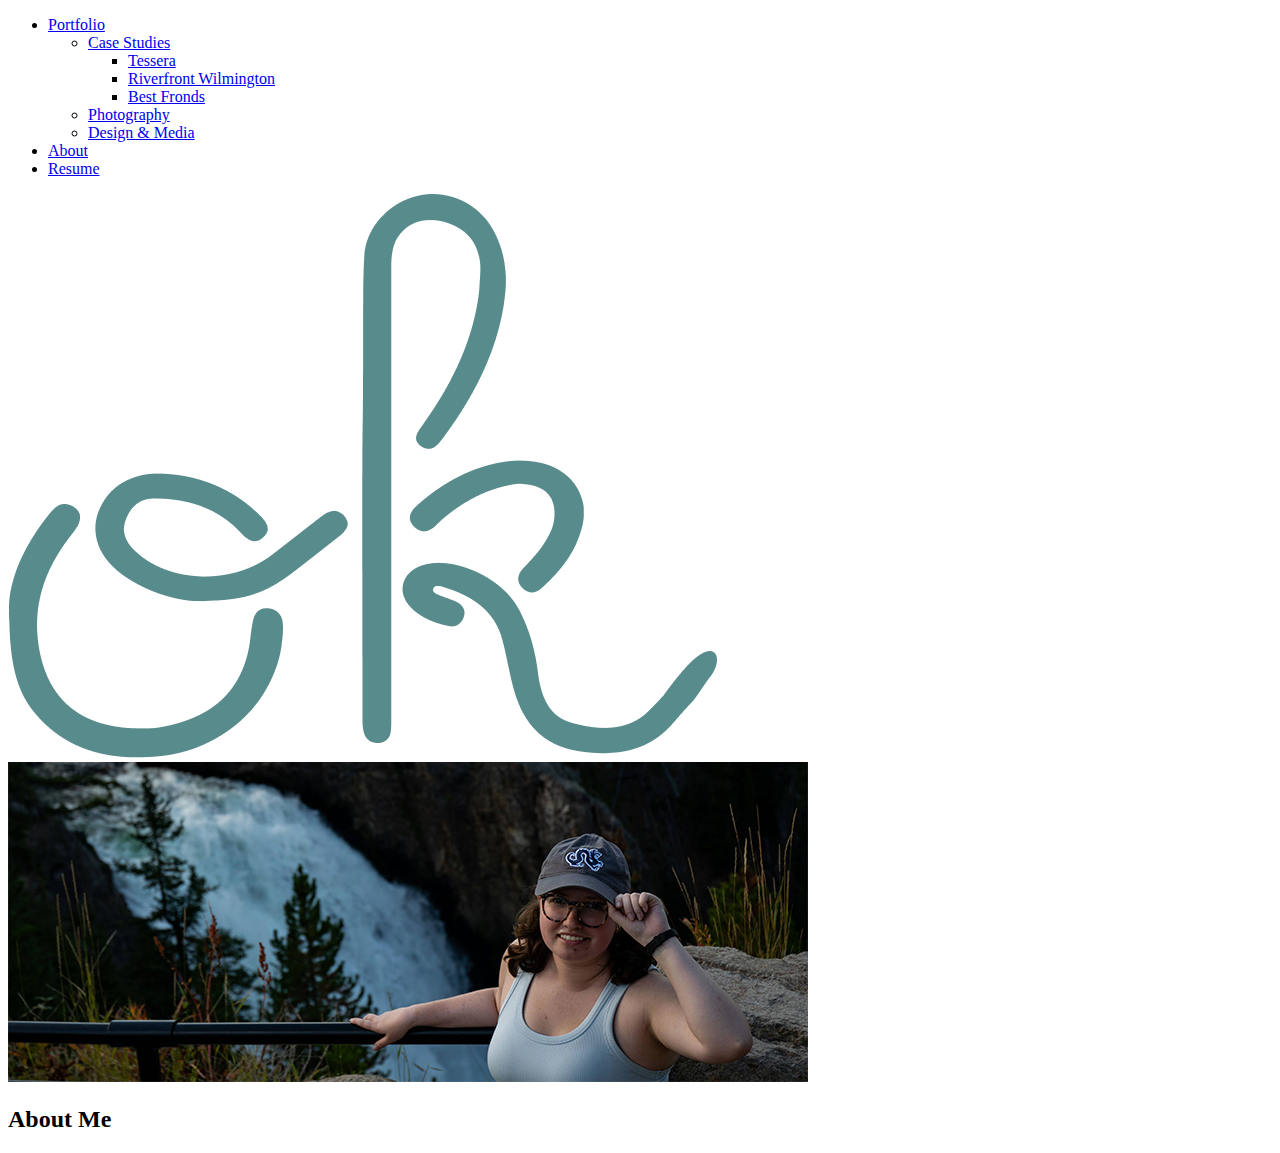
==== about.html @ 18447e3f "Image optimization and file creation" ====
<!DOCTYPE html>
<html lang="en">
<head>
    <meta charset="UTF-8">
    <meta name="viewport" content="width=device-width, initial-scale=1.0">
    <title>About Me</title>
</head>
<body>
    <header>
        <div>
            <nav>
                <ul>
                    <li><a href="index.html">Portfolio</a>
                        <ul>
                            <li><a href="case-studies.html">Case Studies</a>
                                <ul>
                                    <li><a href="tessera.html">Tessera</a></li>
                                    <li><a href="riverfront-wilmington.html">Riverfront Wilmington</a></li>
                                    <li><a href="best-fronds.html">Best Fronds</a></li>
                                </ul>
                            </li>
                            <li><a href="photography.html">Photography</a></li>
                            <li><a href="design-and-media.html">Design & Media</a></li>
                        </ul>
                    </li>
                    <li><a href="about.html">About</a></li>
                    <li><a href="resume.html">Resume</a></li>
                </ul>
            </nav>
            <img src="Images/OK-Logo.png" alt="Personal logo: letters O and K in lowercase cursive">
        </div>
        <img src="Images/About/Olivia-About-Banner-Small.jpg" alt="Olivia standing in front of a waterfall holding onto her Drexel baseball hat">
        <h2>About Me</h2>
    </header>

    <main>

    </main>

</body>
</html>
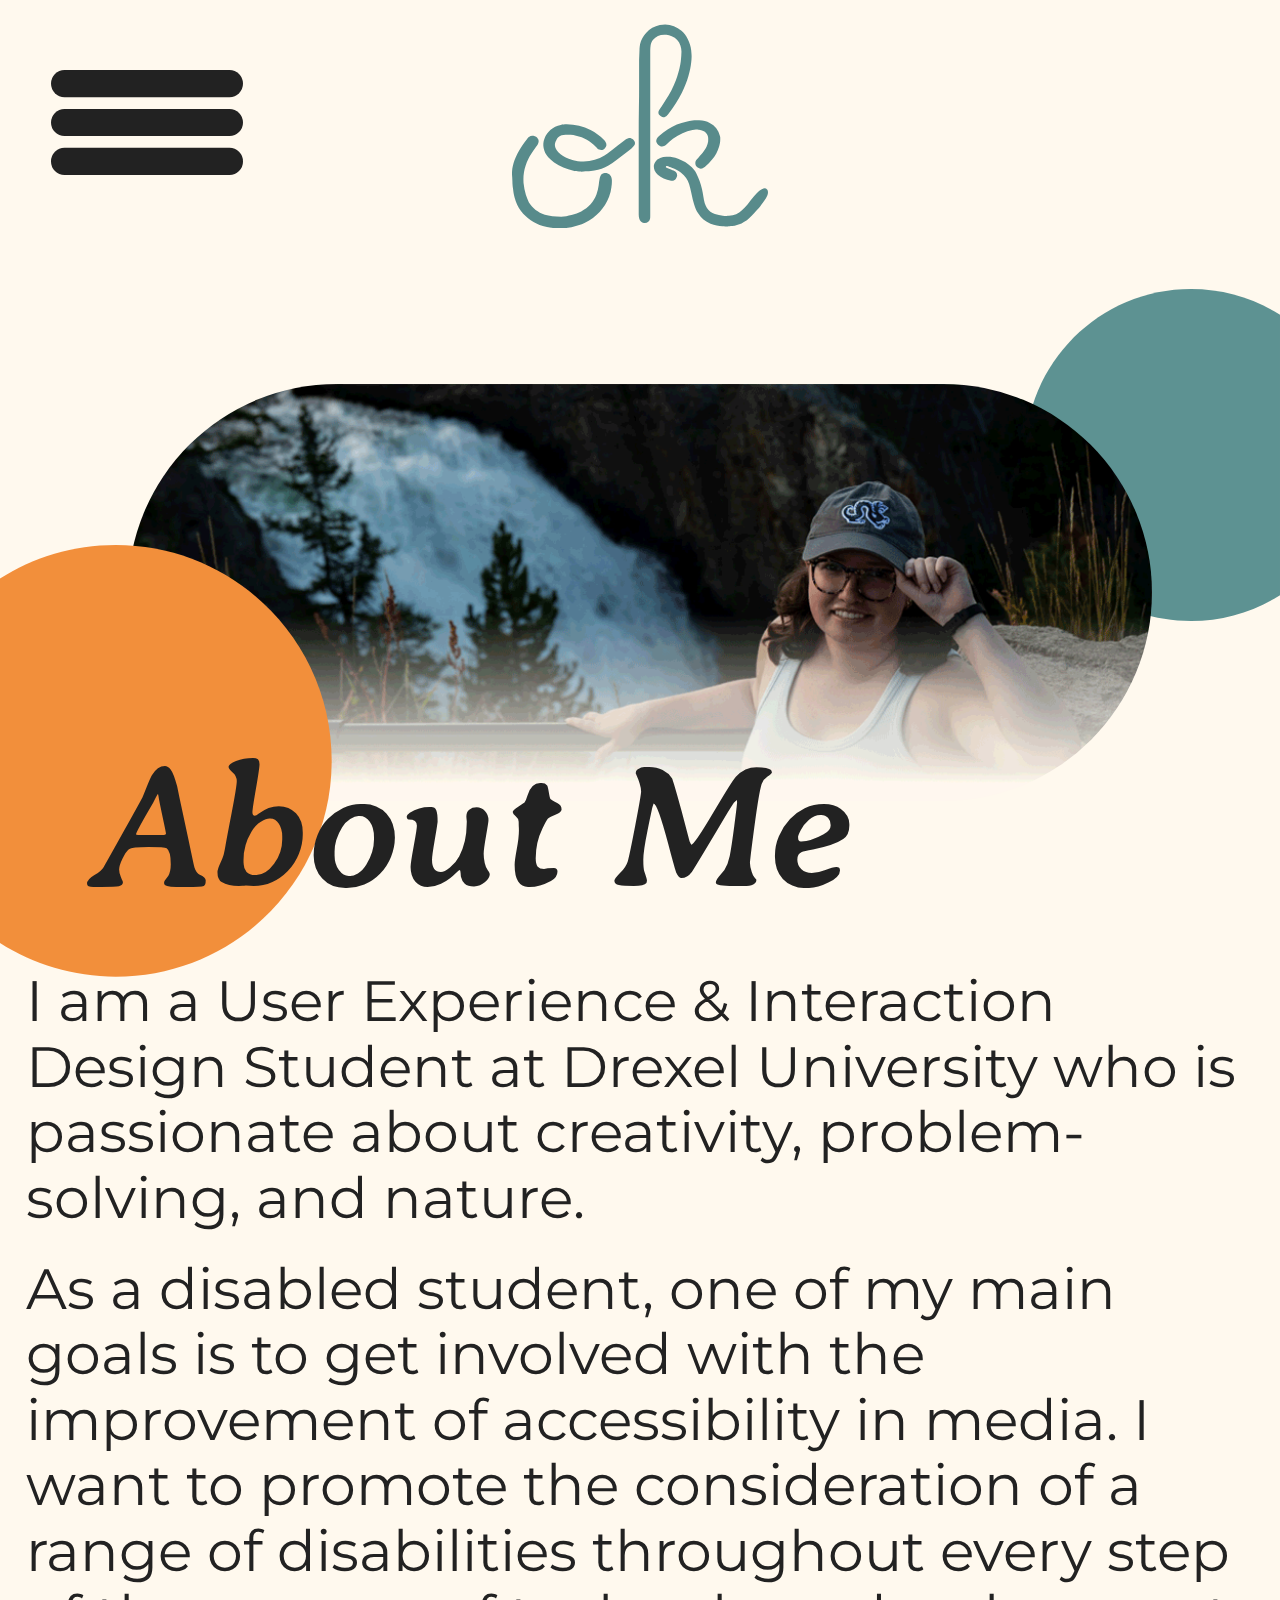
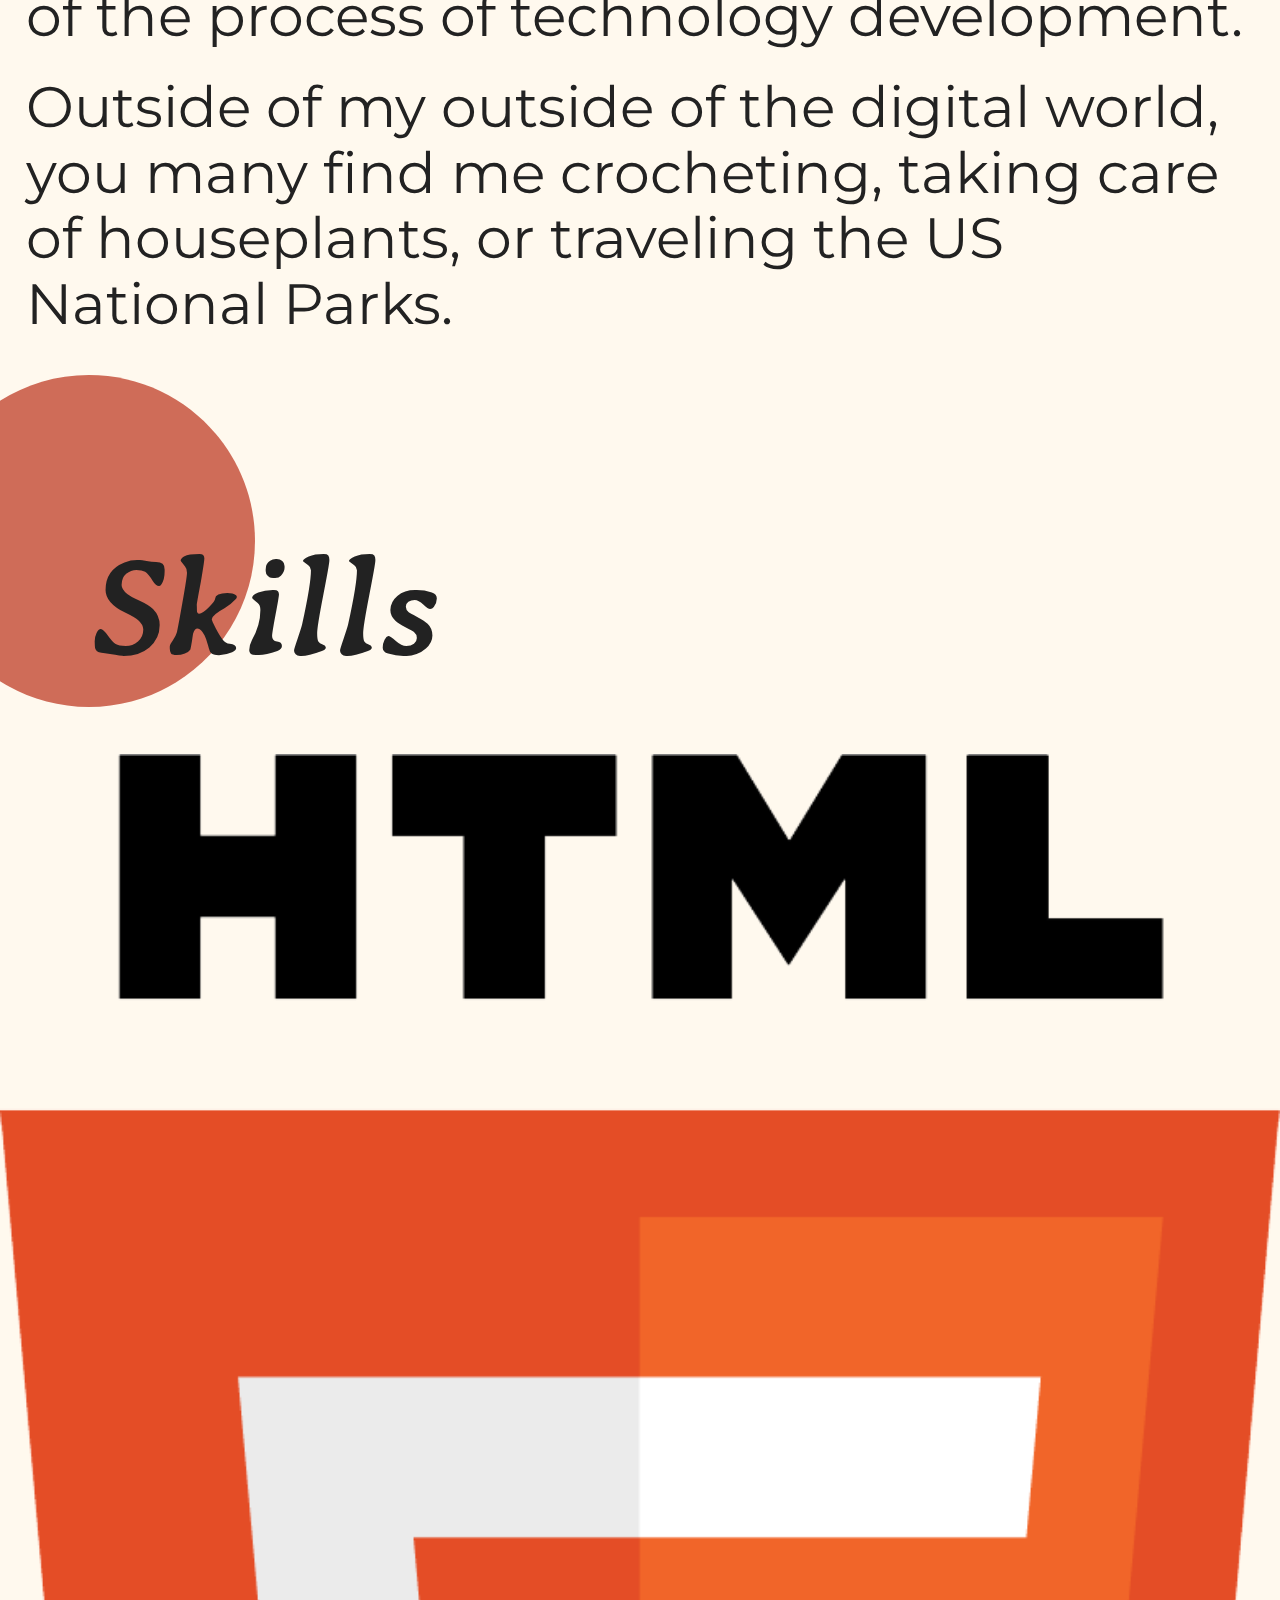
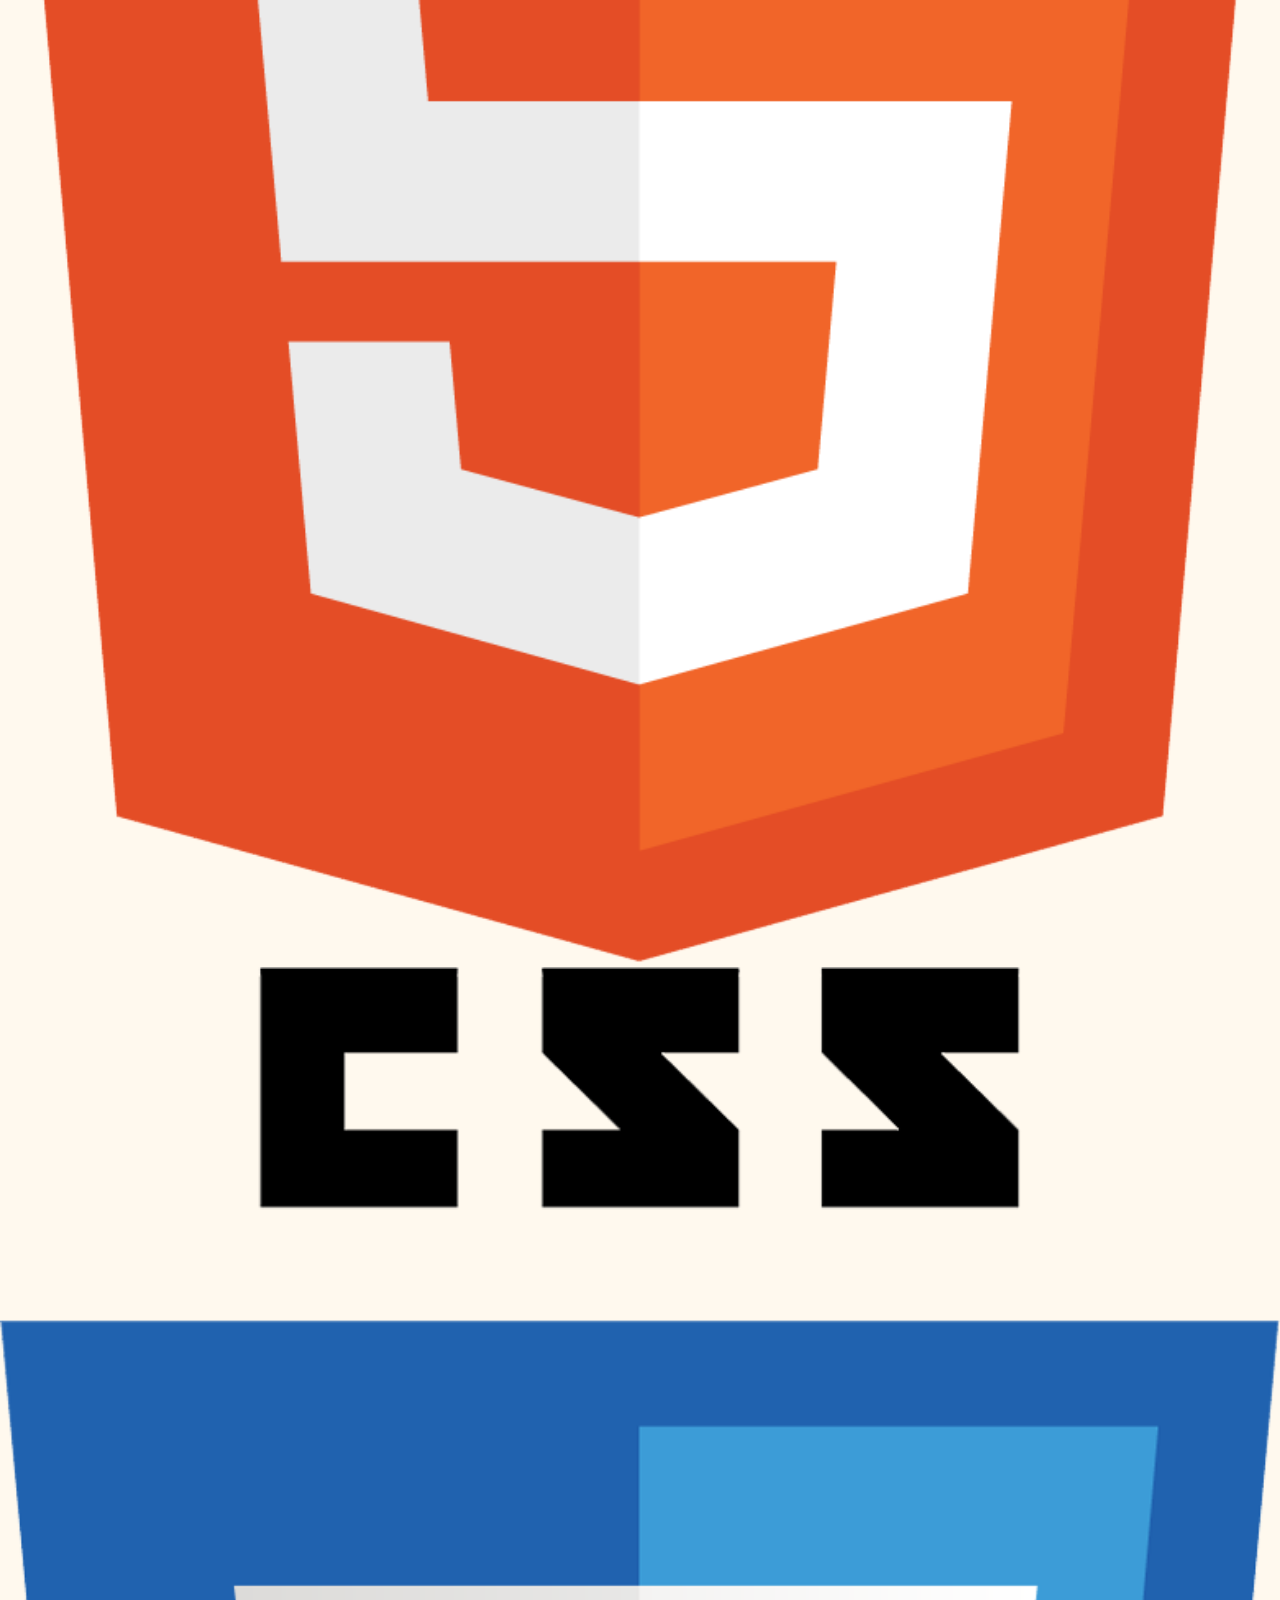
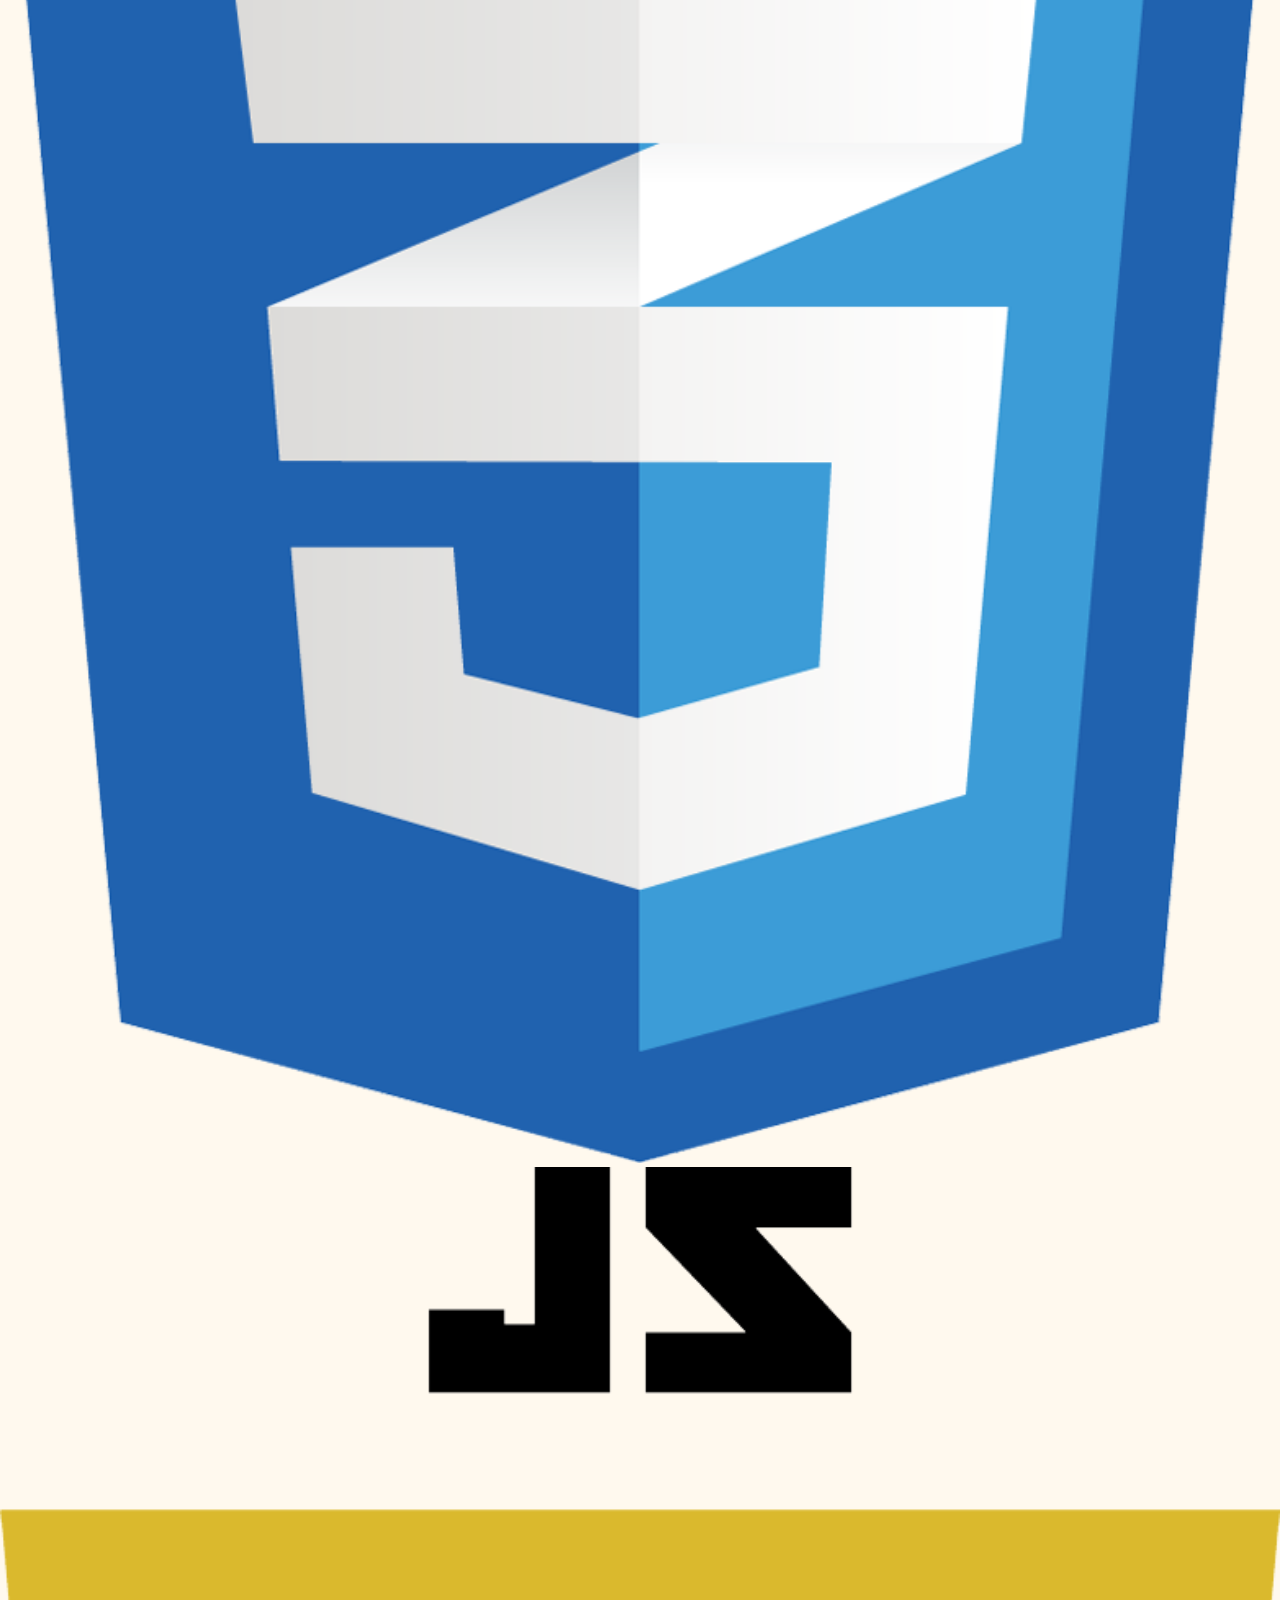
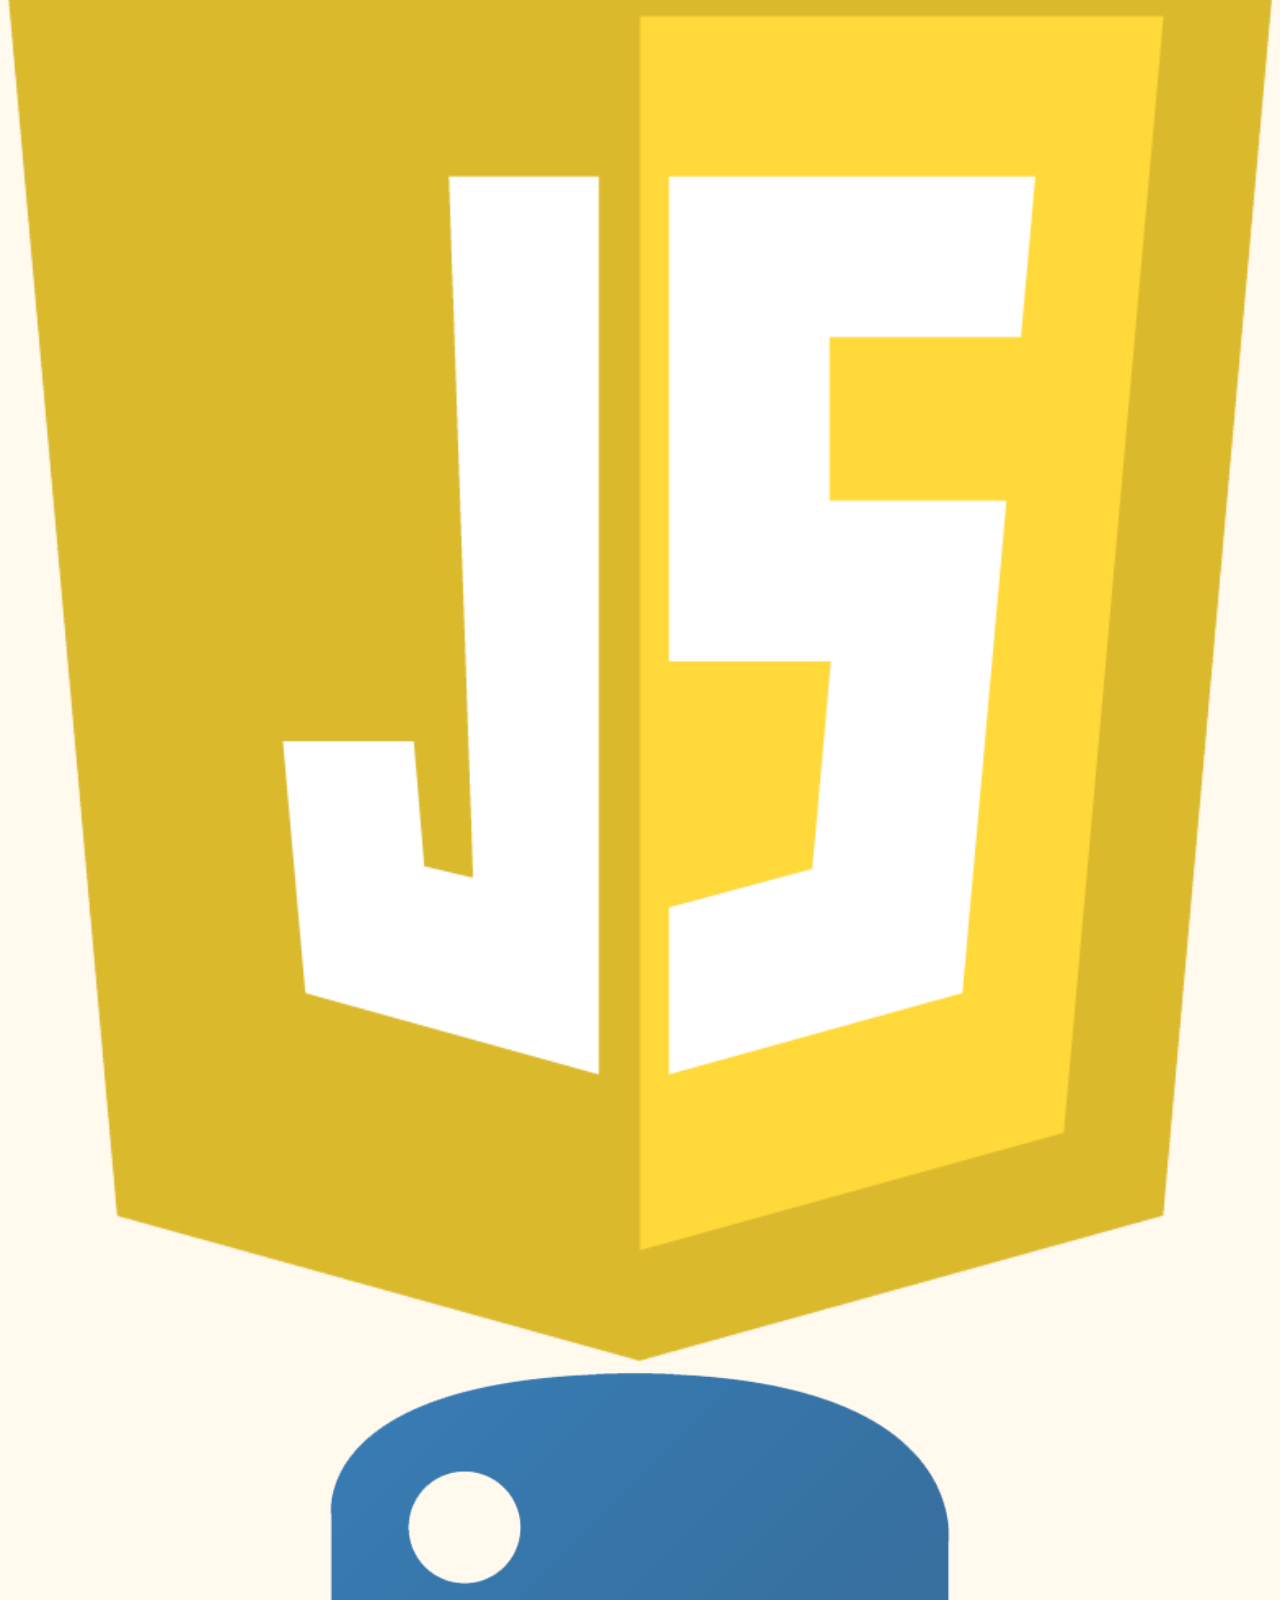
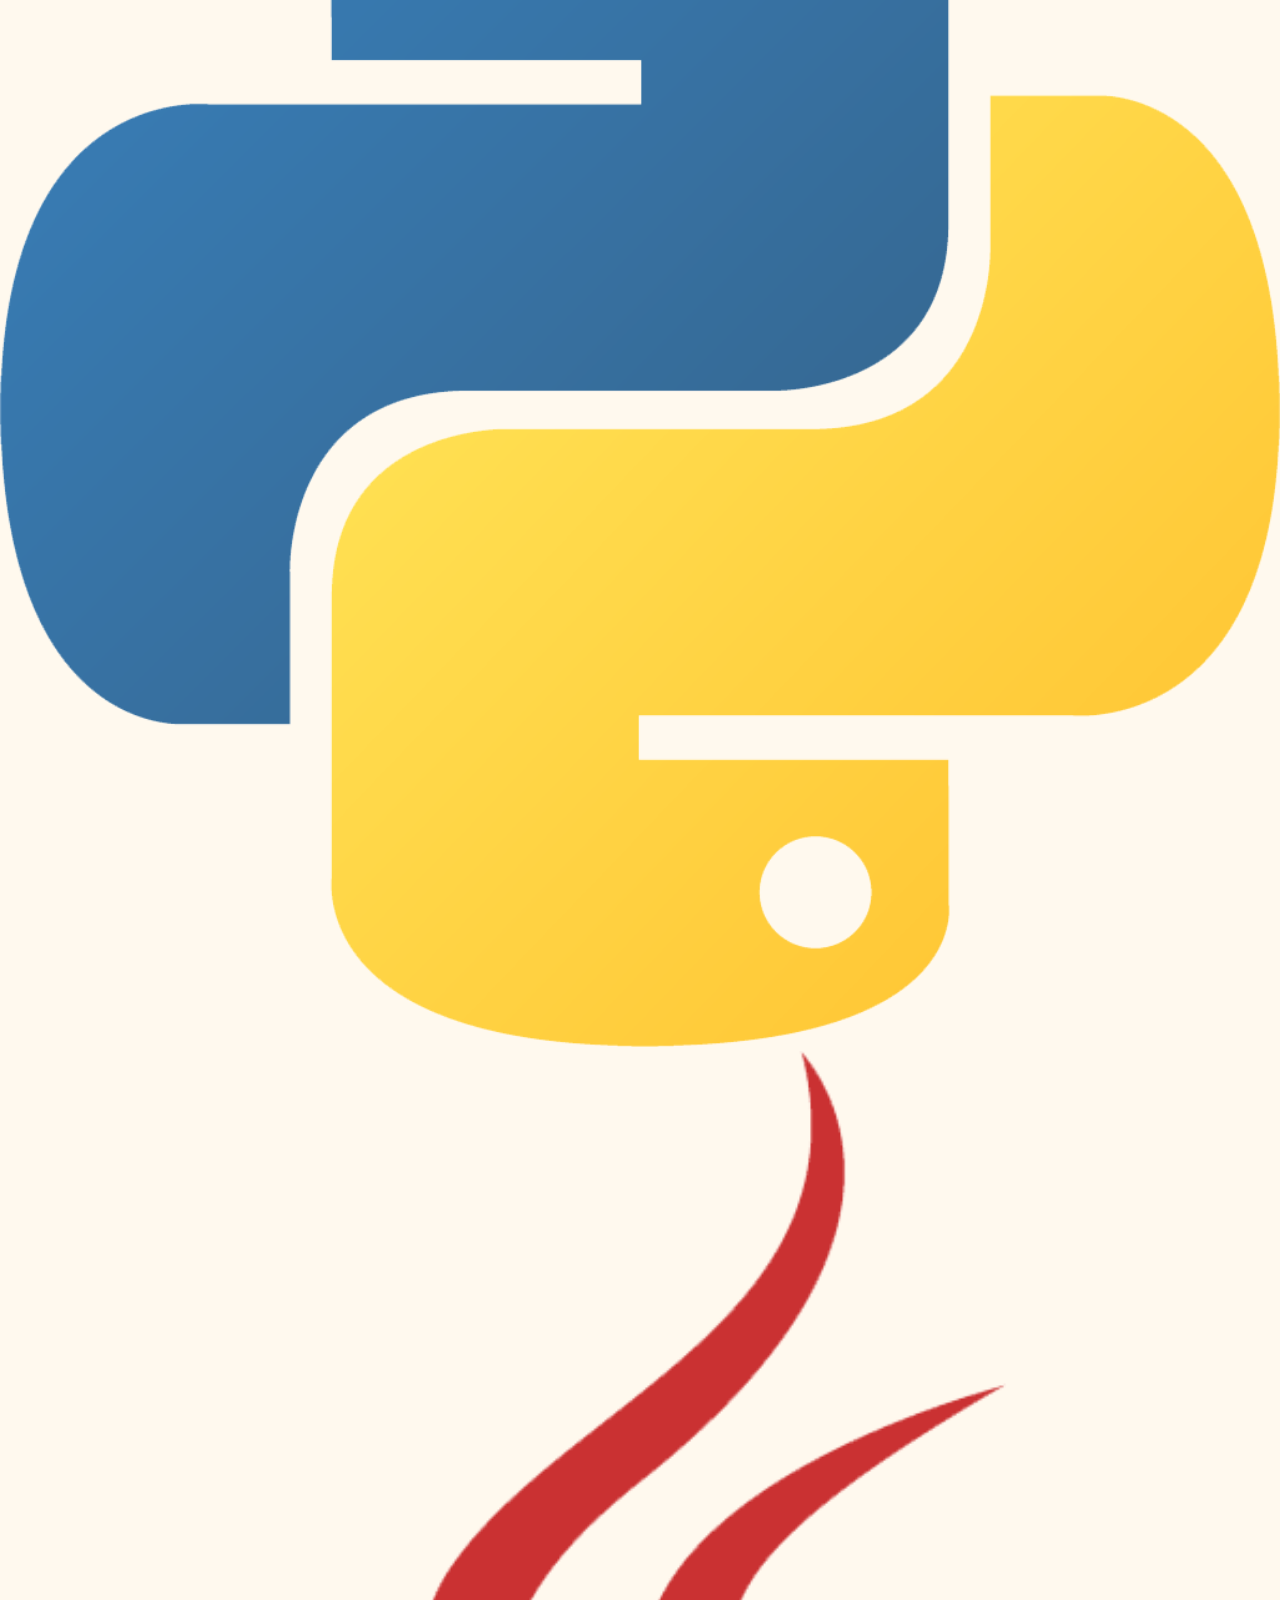
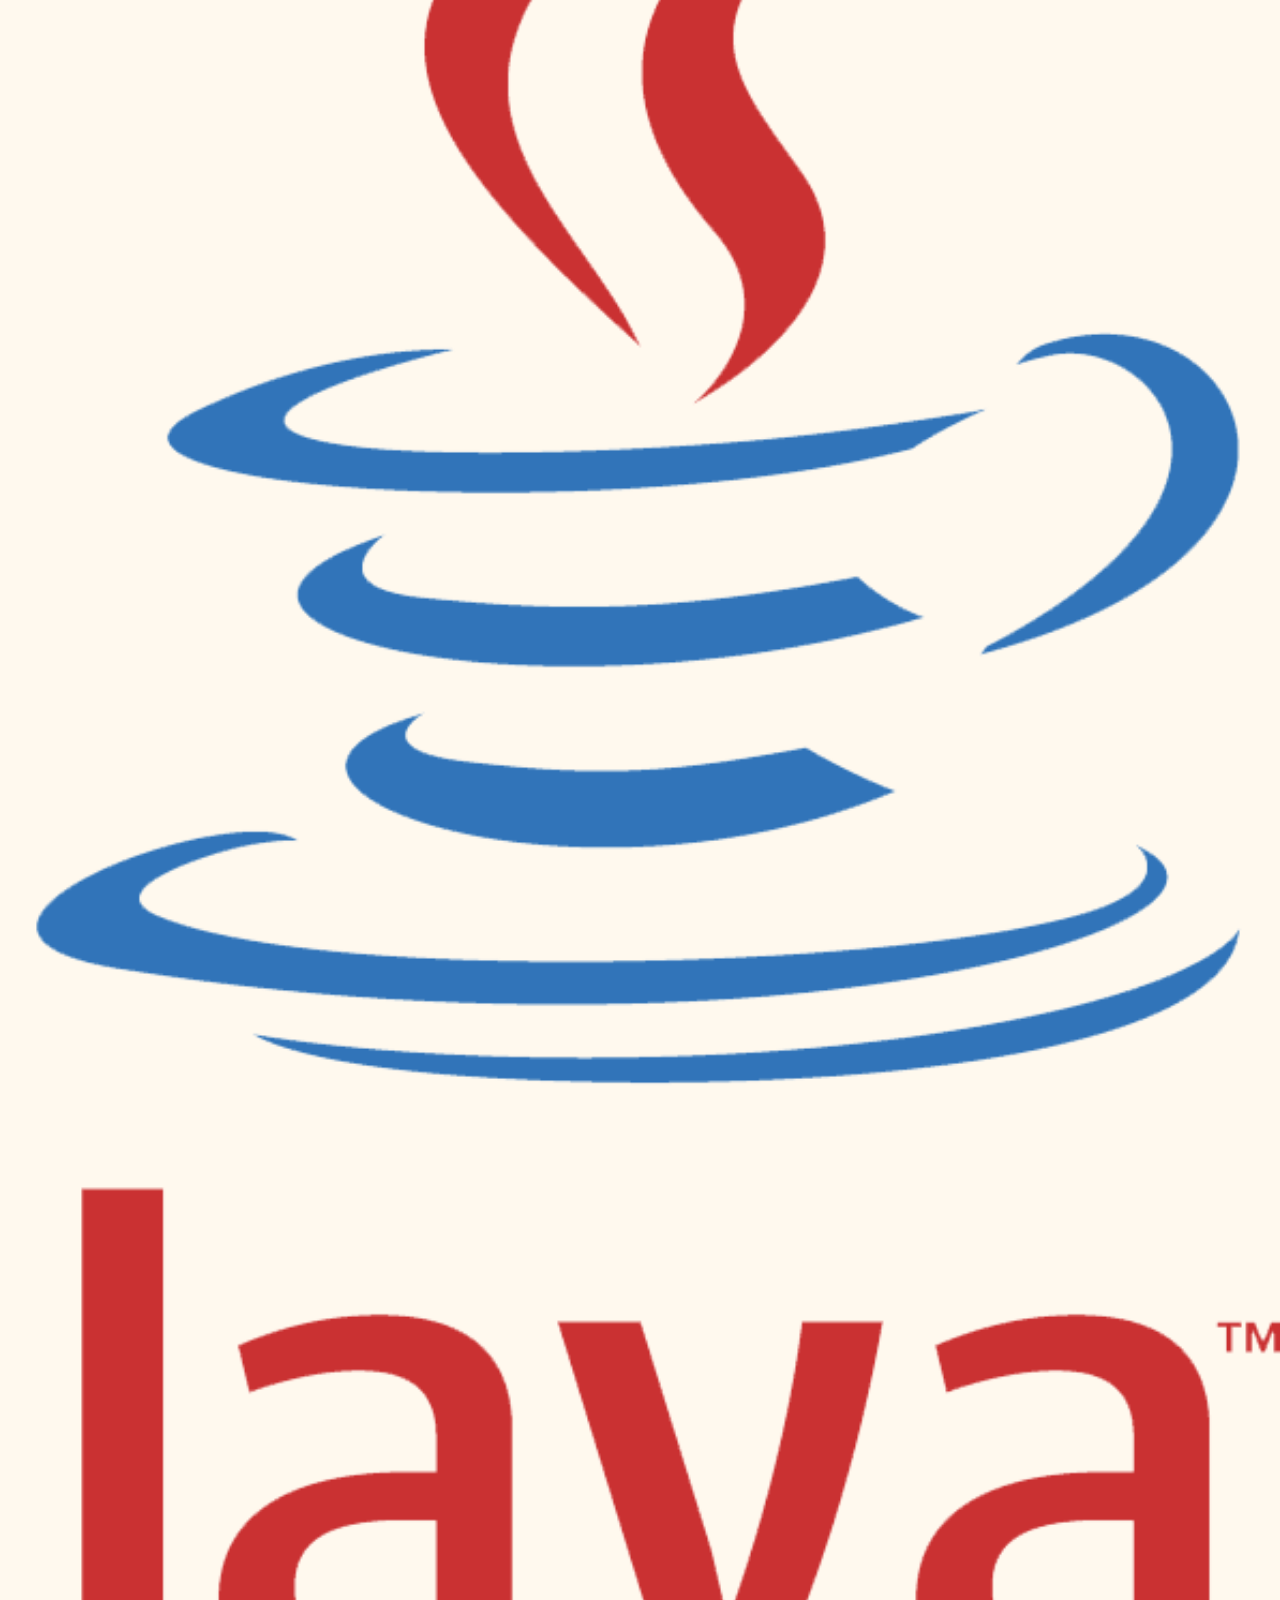
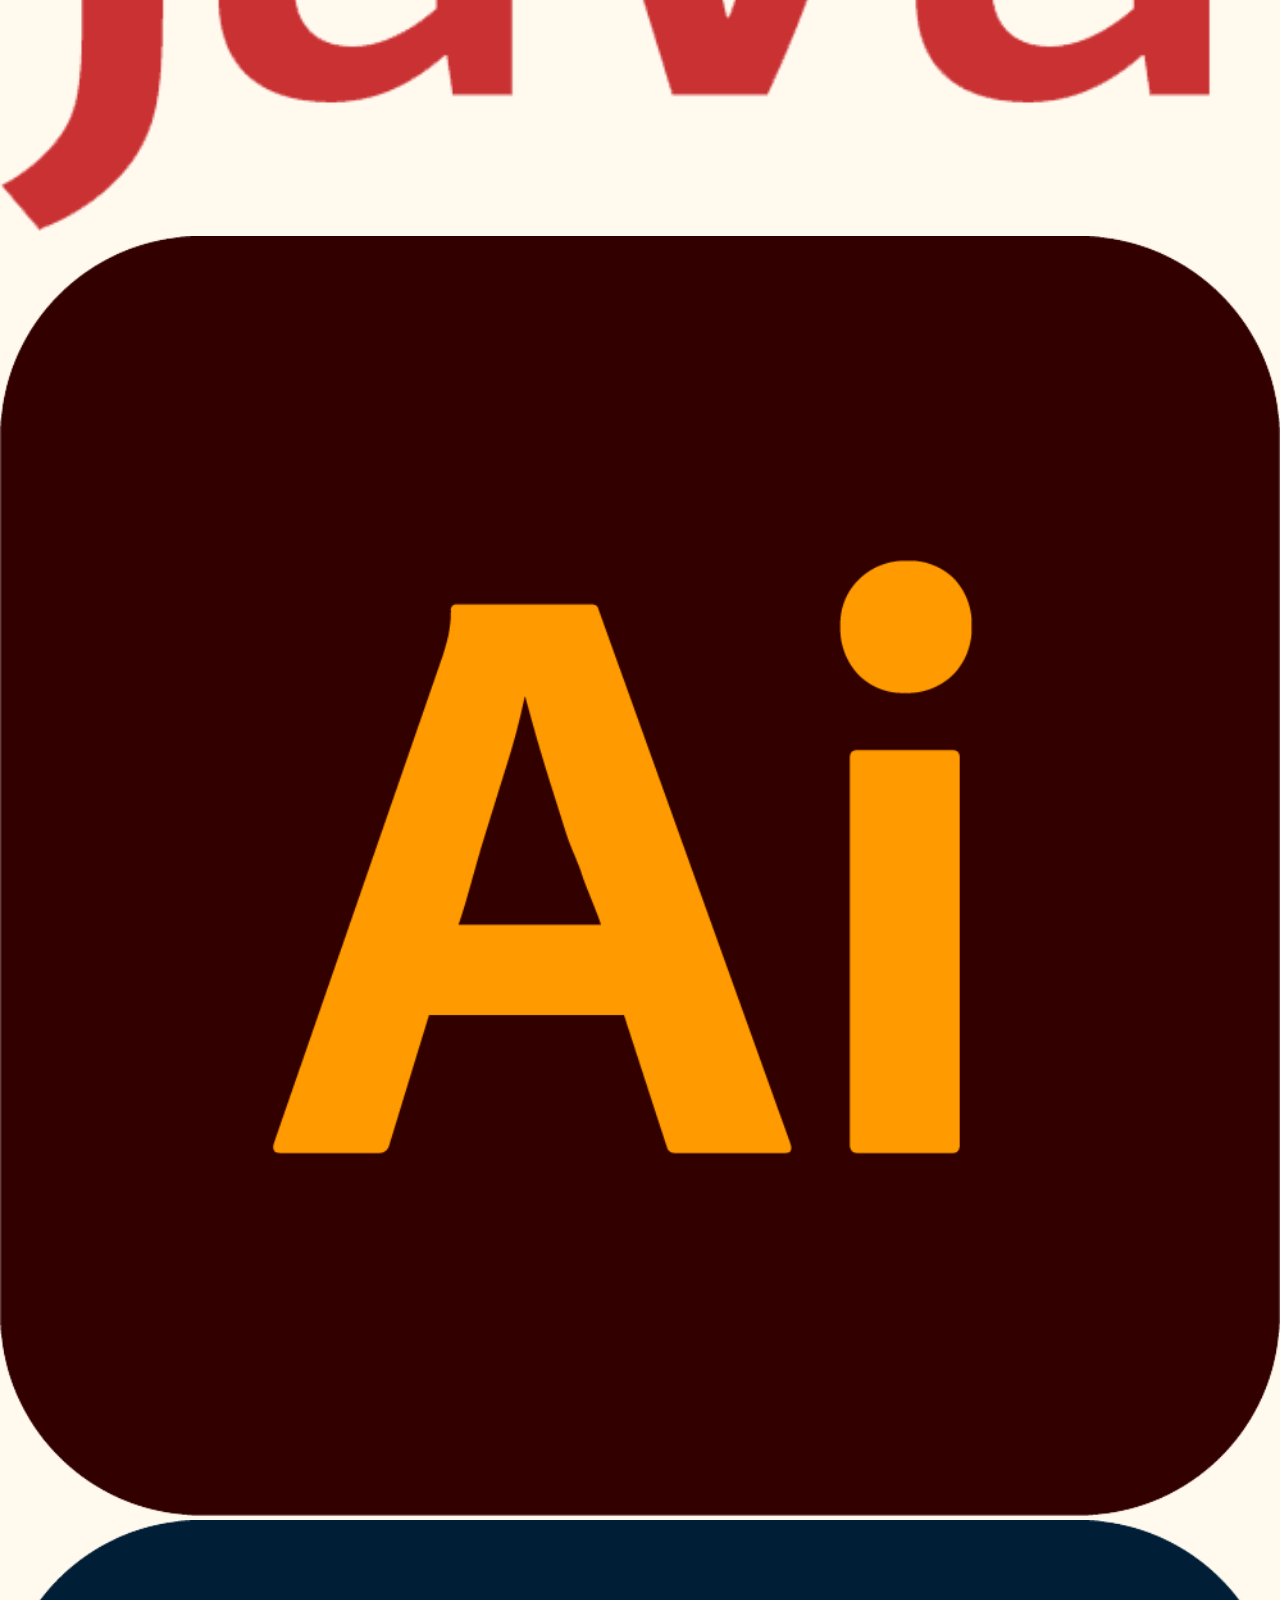
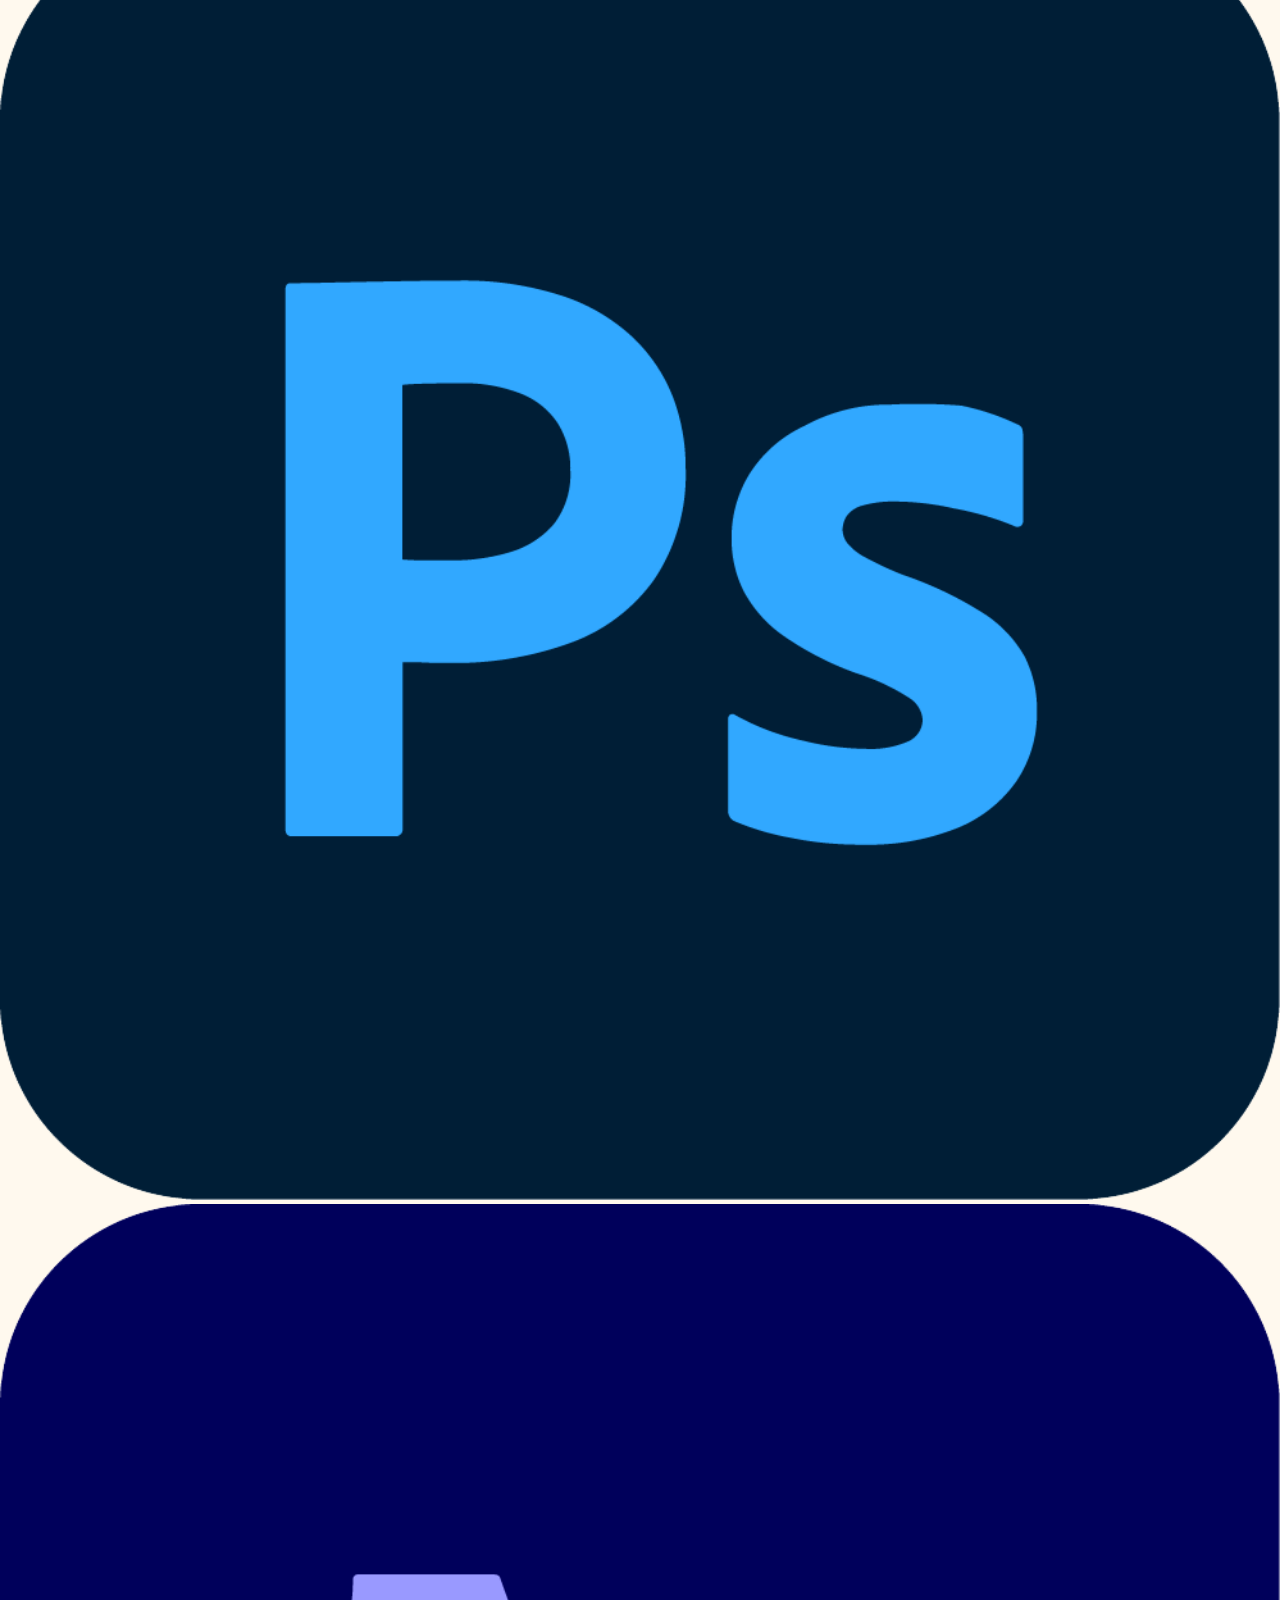
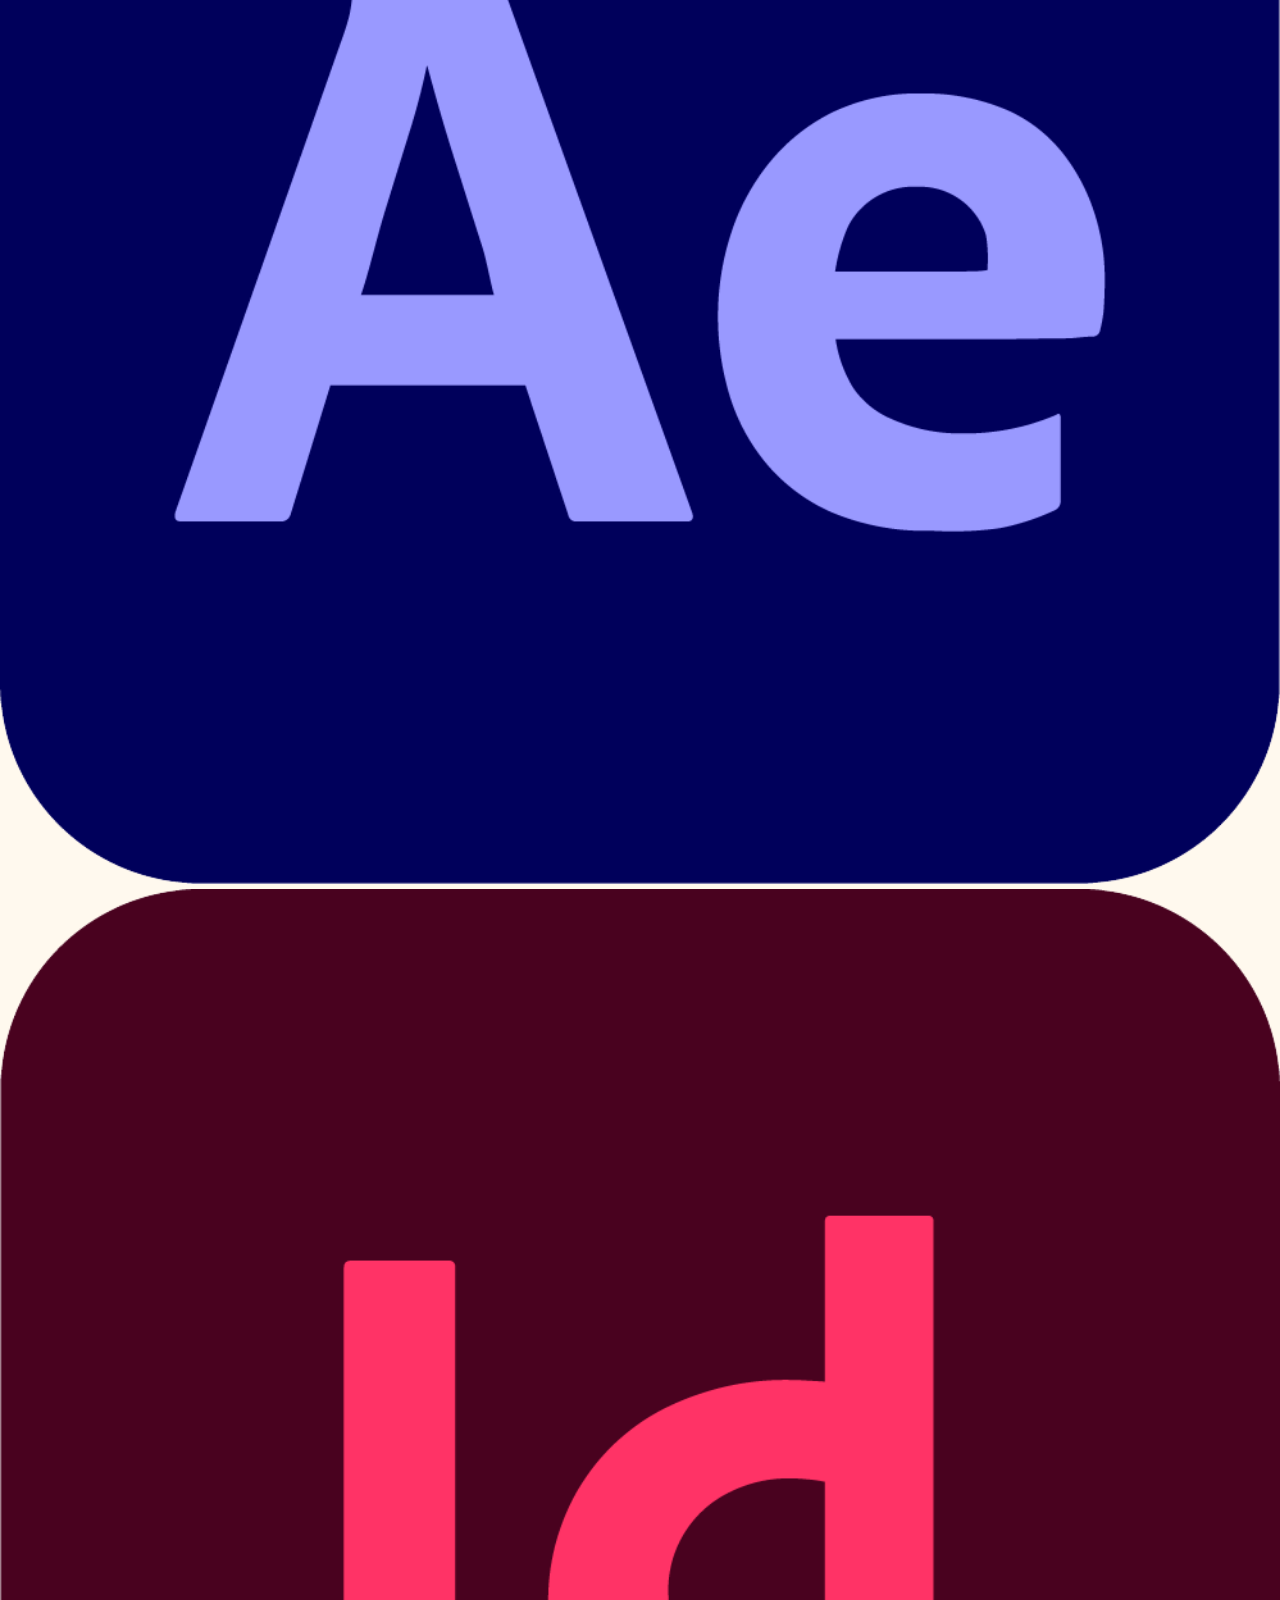
==== commit df41667d: "Added fonts, continued with CSS and styles" ====
--- a/about.html
+++ b/about.html
@@ -3,37 +3,106 @@
 <head>
     <meta charset="UTF-8">
     <meta name="viewport" content="width=device-width, initial-scale=1.0">
+    <link rel="stylesheet" href="CSS/styles.css" />
+    <link rel="stylesheet" href="CSS/normalize.css" />
     <title>About Me</title>
 </head>
 <body>
     <header>
-        <div>
-            <nav>
-                <ul>
-                    <li><a href="index.html">Portfolio</a>
-                        <ul>
-                            <li><a href="case-studies.html">Case Studies</a>
-                                <ul>
-                                    <li><a href="tessera.html">Tessera</a></li>
-                                    <li><a href="riverfront-wilmington.html">Riverfront Wilmington</a></li>
-                                    <li><a href="best-fronds.html">Best Fronds</a></li>
-                                </ul>
-                            </li>
-                            <li><a href="photography.html">Photography</a></li>
-                            <li><a href="design-and-media.html">Design & Media</a></li>
-                        </ul>
-                    </li>
-                    <li><a href="about.html">About</a></li>
-                    <li><a href="resume.html">Resume</a></li>
-                </ul>
-            </nav>
-            <img src="Images/OK-Logo.png" alt="Personal logo: letters O and K in lowercase cursive">
+        <nav>
+            <div class="overlay">
+                <label for="toggle">
+                    <img src="Images/Home/Hamburger-Bars.svg" alt="">
+                </label>
+                <a class="nav-logo" href="index.html"><img src="Images/Home/OK-Logo.svg" alt="">
+                </a>
+            </div>
+            <input type="checkbox" id="toggle" name="toggle">
+            <ul class="nav-links">
+                <li><a href="index.html">Portfolio</a>
+                    <ul>
+                        <li><a href="case-studies.html">Case Studies</a>
+                            <ul>
+                                <li><a href="tessera.html">Tessera</a></li>
+                                <li><a href="riverfront-wilmington.html">Riverfront Wilmington</a></li>
+                                <li><a href="best-fronds.html">Best Fronds</a></li>
+                            </ul>
+                        </li>
+                        <li><a href="photography.html">Photography</a></li>
+                        <li><a href="design-and-media.html">Design & Media</a></li>
+                    </ul>
+                </li>
+                <li><a href="about.html">About</a></li>
+                <li><a href="resume.html">Resume</a></li>
+            </ul>
+        </nav>
+        <div class="common-header">
+            <img class="long-img" src="Images/About/Olivia-About-Banner-Small-Rounded.png" alt="Olivia standing in front of a waterfall holding onto her Drexel baseball hat">
+            <div class="page-title">
+                <h2>About Me</h2>
+                <img class="black-to-grey-blue left-dot" src="Images/Edge-Circle.svg" alt="">
+                <img class="black-to-light-orange" src="Images/Edge-Circle.svg" alt="">
+            </div>
         </div>
-        <img src="Images/About/Olivia-About-Banner-Small.jpg" alt="Olivia standing in front of a waterfall holding onto her Drexel baseball hat">
-        <h2>About Me</h2>
     </header>
 
     <main>
+        <section>
+            <p>
+                I am a User Experience & Interaction Design Student at Drexel University who is passionate about creativity, problem-solving, and nature.
+            </p>
+            <p>
+                As a disabled student, one of my main goals is to get involved with the improvement of accessibility in media. I want to promote the consideration of a range of disabilities throughout every step of the process of technology development. 
+            </p>
+            <p>
+                Outside of my outside of the digital world, you many find me crocheting, taking care of houseplants, or traveling the US National Parks.
+            </p>
+        </section>
+
+        <section>
+            <div class="page-title">
+                <h3 class="sub-header-left">Skills</h3>
+                <img class="black-to-dark-orange med-dot" src="Images/Edge-Circle.svg" alt="">
+            </div>
+            <div class="skill-icons">
+                <img src="Images/Icons/HTML-Icon.png" alt="HTML 5 Logo">
+                <img src="Images/Icons/CSS-Icon.png" alt="CSS 3 Logo">
+                <img src="Images/Icons/JS-Icon.png" alt="JavaScript Logo">
+                <img src="Images/Icons/Python-Icon.png" alt="Python Logo">
+                <img src="Images/Icons/Java-Icon.png" alt="Java Logo">
+            </div>
+            <div class="skill-icons">
+                <img src="Images/Icons/Illustrator-Icon.png" alt="Adobe Illustrator Logo">
+                <img src="Images/Icons/Photoshop-Icon.png" alt="Adobe Photoshop Logo">
+                <img src="Images/Icons/AfterEffects-Icon.png" alt="Adobe AfterEffects Logo">
+                <img src="Images/Icons/InDesign-Icon.png" alt="Adobe Indesign Logo">
+                <img src="Images/Icons/Premiere-Icon.png" alt="Adobe Premiere Pro Logo">
+                <img src="Images/Icons/Figma-Icon.png" alt="Figma Logo">
+            </div>
+        </section>
+
+        <section>
+            <div class="page-title">
+                <h3 class="sub-header-left">Get in Touch</h3>
+                <img class="black-to-grey-blue med-dot" src="Images/Edge-Circle.svg" alt="">
+            </div>
+            <div>
+                <img src="Images/About/Olivia-Olympic-NP-small.jpg" alt="Olivia looking up at a massive old growth tree in a rainforst at Olympic Naional Park">
+                <img class="black-to-grey-blue med-dot" src="Images/Edge-Circle.svg" alt="">
+            </div>
+
+            <div>
+                <p>
+                    I am always looking for collaborations and project ideas. If you want to chat about design, books, plants, or anything else, don’t hesitate to reach out.
+                </p>
+                <div>
+                    <img src="Images/About/Mail-Icon.svg" alt="Email envelope symbol">
+                    <img src="Images/About/Insta-Icon.svg" alt="Instagram camera symbol">
+                    <img src="Images/About/LinkedIn-Icon.svg" alt="LinkedIn symbol">
+                    <img src="Images/About/GitHub-Icon.svg" alt="Github sybol">
+                </div>
+            </div>
+        </section>
 
     </main>
 
--- a/CSS/styles.css
+++ b/CSS/styles.css
@@ -0,0 +1,521 @@
+@font-face {
+    font-family: 'Montserrat';
+    src: url(../Fonts/Montserrat/Montserrat-VariableFont_wght.ttf) format(TrueType);
+    font-weight: 100 900;
+    font-style: normal;
+}
+
+@font-face {
+    font-family: 'Montserrat';
+    src: url(../Fonts/Montserrat/Montserrat-Italic-VariableFont_wght.ttf) format(TrueType);
+    font-weight: 100 900;
+    font-style: italic;
+}
+
+@font-face {
+    font-family: 'Averia Serif Libre';
+    src: url('../Fonts/Averia_Serif_Libre/averiaseriflibre-bold-webfont.woff2') format('woff2');
+    font-weight: 700;
+    font-style: normal;
+}
+
+@font-face {
+    font-family: 'Averia Serif Libre';
+    src: url('../Fonts/Averia_Serif_Libre/averiaseriflibre-bolditalic-webfont.woff2') format('woff2');
+    font-weight: 700;
+    font-style: italic;
+}
+
+@font-face {
+    font-family: 'Averia Serif Libre';
+    src: url('../Fonts/Averia_Serif_Libre/averiaseriflibre-italic-webfont.woff2') format('woff2');
+    font-weight: 400;
+    font-style: italic;
+}
+
+@font-face {
+    font-family: 'Averia Serif Libre';
+    src: url('../Fonts/Averia_Serif_Libre/averiaseriflibre-light-webfont.woff2') format('woff2');
+    font-weight: 300;
+    font-style: normal;
+}
+
+@font-face {
+    font-family: 'Averia Serif Libre';
+    src: url('../Fonts/Averia_Serif_Libre/averiaseriflibre-lightitalic-webfont.woff2') format('woff2');
+    font-weight: 300;
+    font-style: italic;
+}
+
+@font-face {
+    font-family: 'Averia Serif Libre';
+    src: url('../Fonts/Averia_Serif_Libre/averiaseriflibre-regular-webfont.woff2') format('woff2');
+    font-weight: 400;
+    font-style: normal;
+}
+
+/*General CSS*/
+html{
+    --background:#FFF9EE;
+    --light-orange:#F28F3B;
+    --dark-orange:#D06C58;
+    --grey-blue:#5D9292;
+    --dark-text:#222222;
+    --Averia: 'Averia Serif Libre',Times, serif;
+    --Montserrat: 'Montserrat', Arial, sans-serif;
+    --rhythm: 2vw;
+}
+
+/*COLOR CHANGES, FILLS, ETC.*/
+
+.light-orange{
+    fill: var(--light-orange);
+    background-color: var(--light-orange);
+}
+
+.dark-orange{
+    fill: var(--dark-orange);
+    background-color: var(--dark-orange);
+}
+
+/*
+*Filter over SVG to change colors
+*Generator here: https://codepen.io/sosuke/pen/Pjoqqp
+*/
+
+.black-to-dark-orange{
+    filter: invert(84%) sepia(37%) saturate(4386%) hue-rotate(310deg) brightness(78%) contrast(111%);
+}
+
+.black-to-light-orange{
+    filter: invert(60%) sepia(49%) saturate(651%) hue-rotate(342deg) brightness(96%) contrast(98%);
+}
+
+.black-to-grey-blue{
+    filter: invert(52%) sepia(25%) saturate(479%) hue-rotate(131deg) brightness(97%) contrast(90%);
+}
+
+.grey-blue{
+    fill:var(--grey-blue);
+    background-color: var(--grey-blue);
+}
+
+.light-orange-text{
+    color: var(--light-orange);
+}
+
+.dark-orange-text{
+    color: var(--dark-orange);
+}
+
+/*
+*GENERAL CSS RULES
+*/
+
+*{
+    color: var(--dark-text);
+}
+
+body {
+    background-color: var(--background);
+}
+
+footer{
+    height: 50vw;
+}
+
+h1 {
+    font-family: var(--Averia);
+    font-weight: 700;
+    font-style: italic;
+    font-size: 17.4vw; /*68px*/
+}
+
+h2{
+    font-family: var(--Averia);
+    font-weight: 700;
+    font-style: italic;
+    font-size: 14vw; /*54.5px*/
+    margin: 1vw;
+    margin-left: 7vw;
+    margin-top: -1vw;
+}
+
+h3{
+    font-family: var(--Averia);
+    font-weight: 700;
+    font-style: italic;
+    font-size: 11vw; /*43px*/
+    margin: 1vw;
+    margin-top: 20vw;
+    margin-bottom: 5vw;
+}
+
+h4 {
+    font-family: var(--Montserrat);
+    font-weight: 500;
+    font-style: normal;
+    font-size: 7vw; /*28px*/
+    margin: 3vw;
+}
+
+h5{
+    font-family: var(--Averia);
+    font-weight: 700;
+    font-size: 5.1vw;
+    margin: 0;
+}
+
+p{
+    font-family: var(--Montserrat);
+    font-weight: 400;
+    font-style: normal;
+    font-size: 4.45vw; /*16px*/
+    margin: var(--rhythm);
+}
+
+p.snippit{
+    font-family: var(--Montserrat);
+    font-weight: 500;
+    font-style: medium;
+    font-size: 4.6vw; /*18px*/
+    letter-spacing: -0.064vw;
+}
+
+img{
+    width: 100%;
+}
+
+a{
+    text-decoration: none;
+}
+
+.left-align{
+    display: flex;
+    flex-direction: column;
+    justify-content: flex-start;
+    text-align: left;
+}
+
+.right-align{
+    display: flex;
+    flex-direction: column;
+    justify-content:flex-end;
+    align-items: flex-end;
+    text-align: right;
+}
+
+/*IMAGE AND TEXT PAGE HEADERS*/
+
+.long-img{
+    width: 80vw;
+    border-radius: 50vw;
+    z-index: -2;
+}
+
+div.page-title img{
+    width: 26vw;
+    position: absolute;
+    top:-15vw;
+    left:0;
+    z-index: -1;
+}
+
+div.page-title img.left-dot{
+    transform: scaleX(-1);
+    width: 20vw;
+    top:-35vw;
+    left: 80vw;
+    z-index: -3;
+}
+
+div.page-title img.med-dot{
+    width: 20vw;
+    top:-12vw;
+}
+
+div.page-title{
+    position: relative;
+    margin-top: -5vw;
+    align-self: flex-start;
+}
+
+.common-header{
+    width: 100vw;
+    display: flex;
+    flex-direction: column;
+    align-items: center;
+}
+
+.sub-header-left{
+    align-self: flex-start;
+    margin-left: 7vw;
+}
+
+div.header-space{
+    margin-top: 42vw;
+}
+
+/*BUTTON LOGISTICS*/
+
+.button{
+    border-style: solid;
+    border-width: var(--rhythm);
+    border-radius: 10vw;
+    border-color: var(--background);
+    margin: 3vw;
+    padding: 4vw;
+    color: var(--background);
+}
+
+div.left-align a.button, div.right-align a.button {
+    font-size: 6vw;
+    text-decoration: none;
+    margin-top: 1vw;
+    margin-bottom: 0vw;
+    width: 7vw;
+}
+
+a.light-orange:hover{
+    color: var(--light-orange);
+    background-color: var(--background);
+    border-color: var(--light-orange);
+    transition: 100ms;
+}
+
+a.dark-orange:hover{
+    background-color: var(--background);
+    color: var(--dark-orange);
+    border-color: var(--dark-orange);
+    transition: 100ms;
+}
+
+a.grey-blue:hover{
+    background-color: var(--background);
+    color: var(--grey-blue);
+    border-color: var(--grey-blue);
+    transition: 100ms;
+}
+
+.back-to-top{
+    position: relative;
+    display: flex;
+    flex-direction: column;
+    align-items: center;
+    margin-top: 5vw;
+    margin-bottom: 10vw;
+}
+.back-to-top-circle{
+    width: 14vw;
+}
+.back-to-top div img{
+    width: 7vw;
+}
+.back-to-top div{
+    position: absolute;
+    display: flex;
+    align-items: center;
+    flex-direction: column;
+    top: var(--rhythm);
+}
+
+/*CHECKBOX NAVIGATION*/
+
+.overlay {
+    position: absolute;
+    top: 0;
+    z-index: 3;
+    width: 100vw;
+    height: 20vw;
+    background-color: var(--background);
+    display: flex;
+    align-items: center;
+    justify-content: center;
+}
+.nav-logo{
+    width: 20vw;
+}
+
+.overlay > label {
+    cursor: pointer;
+    position: absolute;
+    left: 0;
+    width: 15vw;
+    height: 9vw;
+    margin-left: 4vw;
+}
+
+.nav-links {
+    color: var(--dark-text);
+    position: absolute;
+    top: -110vw;
+    padding: 5vw;
+    padding-left: 10vw;
+    font-size: 8.5vw;
+    box-sizing: border-box;
+    background-color: var(--background);
+    transition: top 600ms cubic-bezier(0.17, 0.04, 0.03, 0.94);
+    filter: drop-shadow(0vw 6vw 6vw rgba(0, 0, 0, 0.40));
+    border-radius: 0vw 0vw 10vw 10vw;
+    list-style-type: none;
+    font-family: var(--Averia);
+    font-weight: 700;
+    font-style: italic;
+    font-size: 8vw;
+    z-index: 2;
+
+}
+.nav-links li {
+    list-style-type: none;
+}
+
+.nav-links li a {
+    display: block;
+    color: var(--dark-text);
+    text-decoration: none;
+}
+
+#toggle {
+    position: absolute;
+    visibility: hidden;
+}
+
+#toggle:checked ~ .nav-links {
+    top: 10vw;
+}
+
+nav{
+    margin-bottom: 30vw;
+}
+
+/* Home Page & Case Study Page */
+
+.home-header-img{
+    position: relative;
+    display: flex;
+    justify-content: flex-end;
+    z-index: -1;
+    margin-top: 30vw;
+}
+
+.round-img{
+    width: 64vw;
+    
+}
+.rounded-text{
+    width: 68vw;
+    position: absolute;
+    top: -15vw;
+}
+.big-logo{
+    width: 54vw;
+    position: absolute;
+    top: 20vw;
+    left: 3vw;
+}
+
+.case-study{
+    display: flex;
+    flex-direction: row;
+    flex-wrap: nowrap;
+    align-items: center;
+    justify-content: flex-start;
+    padding-top: 20vw;
+}
+
+.case-study > div{
+    width: 40vw;
+}
+
+div.left-align > h2{
+    font-size: 10vw;
+    line-height: 9vw;
+    margin: 1vw;
+}
+div.right-align > h2{
+    font-size: 8vw;
+    margin: 1vw;
+}
+
+.case-study > img.left{
+    width: 53vw;
+    filter: drop-shadow(-1vw 1vw 1vw rgba(0, 0, 0, 0.40));
+    align-self: flex-start;
+    margin-top: 5vw;
+    margin-left: var(--rhythm);
+}
+
+.case-study > img.right{
+    width: 53vw;
+    filter: drop-shadow(1vw 1vw 1vw rgba(0, 0, 0, 0.40));
+    align-self: flex-start;
+    margin-top: 8vw;
+    margin-left: 1vw;
+}
+
+.home-header-title{
+    margin-top: -25vw;
+    margin-bottom: -5vw;
+    text-align: center;
+    align-self: center;
+}
+
+.home-section{
+    position: relative;
+    height: 70vw;
+    display: flex;
+    flex-direction: column;
+    align-items: center;
+}
+
+.big-circle{
+    position: absolute;
+    top: 17vw;
+    right: 25vw;
+    width: 52vw;
+    z-index: -1;
+}
+
+/*PHOTOGRAPHY PAGE*/
+
+.photo-buttons{
+    display: flex;
+    justify-content: space-around;
+    margin-top: 5vw;
+    margin-bottom: 30vw;
+    padding: 4vw;
+    align-items: center;
+    
+}
+
+.photo-buttons a p{
+    font-family: var(--Montserrat);
+    font-size: 3.8vw;
+    font-weight: 600;
+    text-align: center;
+    margin-top: -17vw;
+    color: var(--background);
+}
+
+.photo-buttons img{
+    width: 28vw;
+}
+.photo-section{
+    display: flex;
+    flex-direction: column;
+    justify-content: space-around;
+    align-items: center;
+}
+.photo-section img{
+    width: 90vw;
+    border-radius: 3vw;
+    margin: var(--rhythm);
+}
+.vert-images{
+    display: flex;
+    justify-content: space-around;
+}
+.vert-images img{
+    width: 43vw;
+}
+
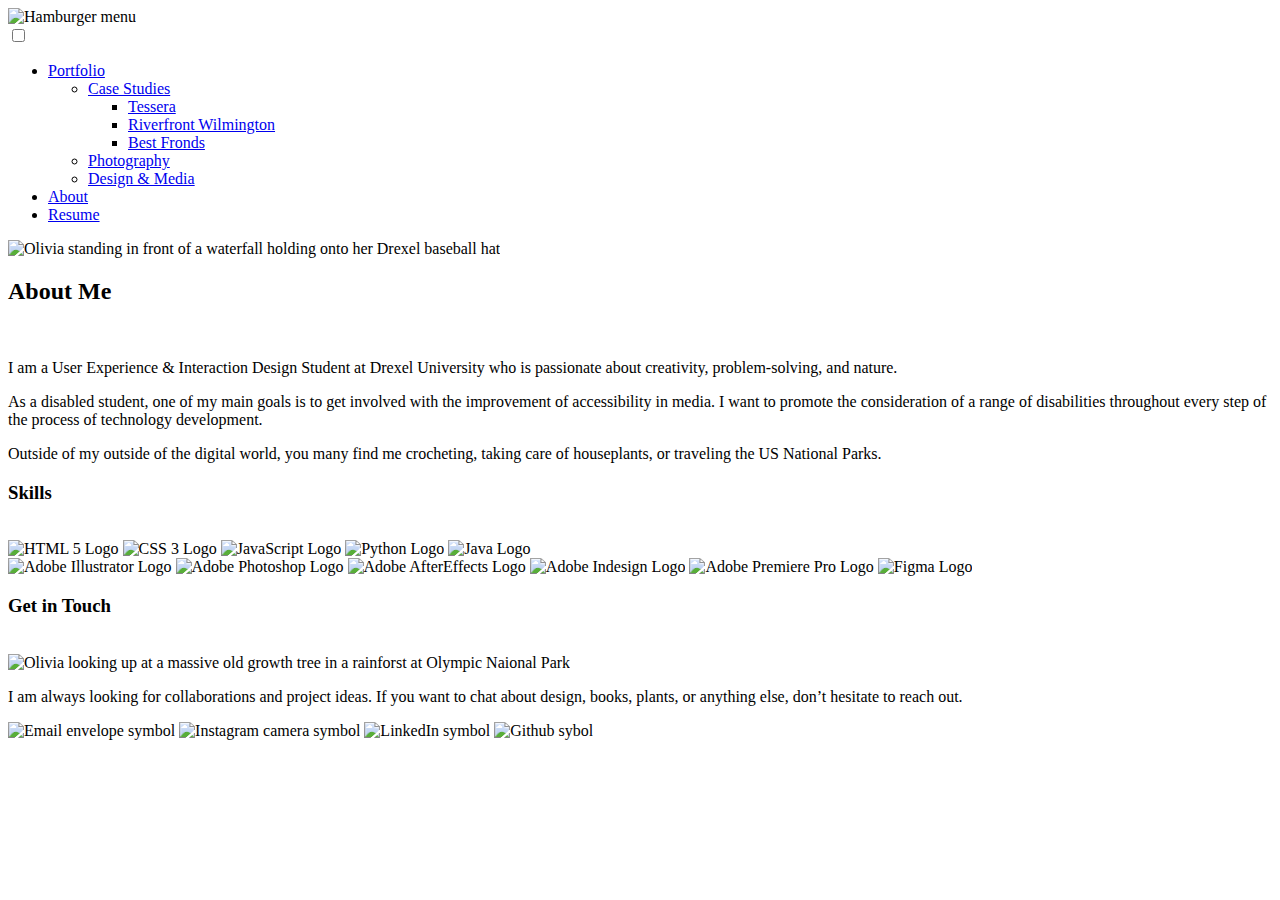
==== commit bc8fd522: "Renamed folders to lowercase" ====
--- a/about.html
+++ b/about.html
@@ -3,8 +3,8 @@
 <head>
     <meta charset="UTF-8">
     <meta name="viewport" content="width=device-width, initial-scale=1.0">
-    <link rel="stylesheet" href="CSS/styles.css" />
-    <link rel="stylesheet" href="CSS/normalize.css" />
+    <link rel="stylesheet" href="css/styles.css" />
+    <link rel="stylesheet" href="css/normalize.css" />
     <title>About Me</title>
 </head>
 <body>
@@ -12,9 +12,9 @@
         <nav>
             <div class="overlay">
                 <label for="toggle">
-                    <img src="Images/Home/Hamburger-Bars.svg" alt="">
+                    <img src="images/home/Hamburger-Bars.svg" alt="Hamburger menu">
                 </label>
-                <a class="nav-logo" href="index.html"><img src="Images/Home/OK-Logo.svg" alt="">
+                <a class="nav-logo" href="index.html"><img src="images/home/OK-Logo.svg" alt="">
                 </a>
             </div>
             <input type="checkbox" id="toggle" name="toggle">
@@ -37,11 +37,11 @@
             </ul>
         </nav>
         <div class="common-header">
-            <img class="long-img" src="Images/About/Olivia-About-Banner-Small-Rounded.png" alt="Olivia standing in front of a waterfall holding onto her Drexel baseball hat">
+            <img class="long-img" src="images/about/Olivia-About-Banner-Small-Rounded.png" alt="Olivia standing in front of a waterfall holding onto her Drexel baseball hat">
             <div class="page-title">
                 <h2>About Me</h2>
-                <img class="black-to-grey-blue left-dot" src="Images/Edge-Circle.svg" alt="">
-                <img class="black-to-light-orange" src="Images/Edge-Circle.svg" alt="">
+                <img class="black-to-grey-blue left-dot" src="images/Edge-Circle.svg" alt="">
+                <img class="black-to-light-orange" src="images/Edge-Circle.svg" alt="">
             </div>
         </div>
     </header>
@@ -62,33 +62,33 @@
         <section>
             <div class="page-title">
                 <h3 class="sub-header-left">Skills</h3>
-                <img class="black-to-dark-orange med-dot" src="Images/Edge-Circle.svg" alt="">
+                <img class="black-to-dark-orange med-dot" src="images/Edge-Circle.svg" alt="">
             </div>
             <div class="skill-icons">
-                <img src="Images/Icons/HTML-Icon.png" alt="HTML 5 Logo">
-                <img src="Images/Icons/CSS-Icon.png" alt="CSS 3 Logo">
-                <img src="Images/Icons/JS-Icon.png" alt="JavaScript Logo">
-                <img src="Images/Icons/Python-Icon.png" alt="Python Logo">
-                <img src="Images/Icons/Java-Icon.png" alt="Java Logo">
+                <img src="images/icons/HTML-Icon.png" alt="HTML 5 Logo">
+                <img src="images/icons/CSS-Icon.png" alt="CSS 3 Logo">
+                <img src="images/icons/JS-Icon.png" alt="JavaScript Logo">
+                <img src="images/icons/Python-Icon.png" alt="Python Logo">
+                <img src="images/icons/Java-Icon.png" alt="Java Logo">
             </div>
             <div class="skill-icons">
-                <img src="Images/Icons/Illustrator-Icon.png" alt="Adobe Illustrator Logo">
-                <img src="Images/Icons/Photoshop-Icon.png" alt="Adobe Photoshop Logo">
-                <img src="Images/Icons/AfterEffects-Icon.png" alt="Adobe AfterEffects Logo">
-                <img src="Images/Icons/InDesign-Icon.png" alt="Adobe Indesign Logo">
-                <img src="Images/Icons/Premiere-Icon.png" alt="Adobe Premiere Pro Logo">
-                <img src="Images/Icons/Figma-Icon.png" alt="Figma Logo">
+                <img src="images/icons/Illustrator-Icon.png" alt="Adobe Illustrator Logo">
+                <img src="images/icons/Photoshop-Icon.png" alt="Adobe Photoshop Logo">
+                <img src="images/icons/AfterEffects-Icon.png" alt="Adobe AfterEffects Logo">
+                <img src="images/icons/InDesign-Icon.png" alt="Adobe Indesign Logo">
+                <img src="images/icons/Premiere-Icon.png" alt="Adobe Premiere Pro Logo">
+                <img src="images/icons/Figma-Icon.png" alt="Figma Logo">
             </div>
         </section>
 
         <section>
             <div class="page-title">
                 <h3 class="sub-header-left">Get in Touch</h3>
-                <img class="black-to-grey-blue med-dot" src="Images/Edge-Circle.svg" alt="">
+                <img class="black-to-grey-blue med-dot" src="images/Edge-Circle.svg" alt="">
             </div>
             <div>
-                <img src="Images/About/Olivia-Olympic-NP-small.jpg" alt="Olivia looking up at a massive old growth tree in a rainforst at Olympic Naional Park">
-                <img class="black-to-grey-blue med-dot" src="Images/Edge-Circle.svg" alt="">
+                <img src="images/about/Olivia-Olympic-NP-small.jpg" alt="Olivia looking up at a massive old growth tree in a rainforst at Olympic Naional Park">
+                <img class="black-to-grey-blue med-dot" src="images/Edge-Circle.svg" alt="">
             </div>
 
             <div>
@@ -96,10 +96,10 @@
                     I am always looking for collaborations and project ideas. If you want to chat about design, books, plants, or anything else, don’t hesitate to reach out.
                 </p>
                 <div>
-                    <img src="Images/About/Mail-Icon.svg" alt="Email envelope symbol">
-                    <img src="Images/About/Insta-Icon.svg" alt="Instagram camera symbol">
-                    <img src="Images/About/LinkedIn-Icon.svg" alt="LinkedIn symbol">
-                    <img src="Images/About/GitHub-Icon.svg" alt="Github sybol">
+                    <img src="images/about/Mail-Icon.svg" alt="Email envelope symbol">
+                    <img src="images/about/Insta-Icon.svg" alt="Instagram camera symbol">
+                    <img src="images/about/LinkedIn-Icon.svg" alt="LinkedIn symbol">
+                    <img src="images/about/GitHub-Icon.svg" alt="Github sybol">
                 </div>
             </div>
         </section>
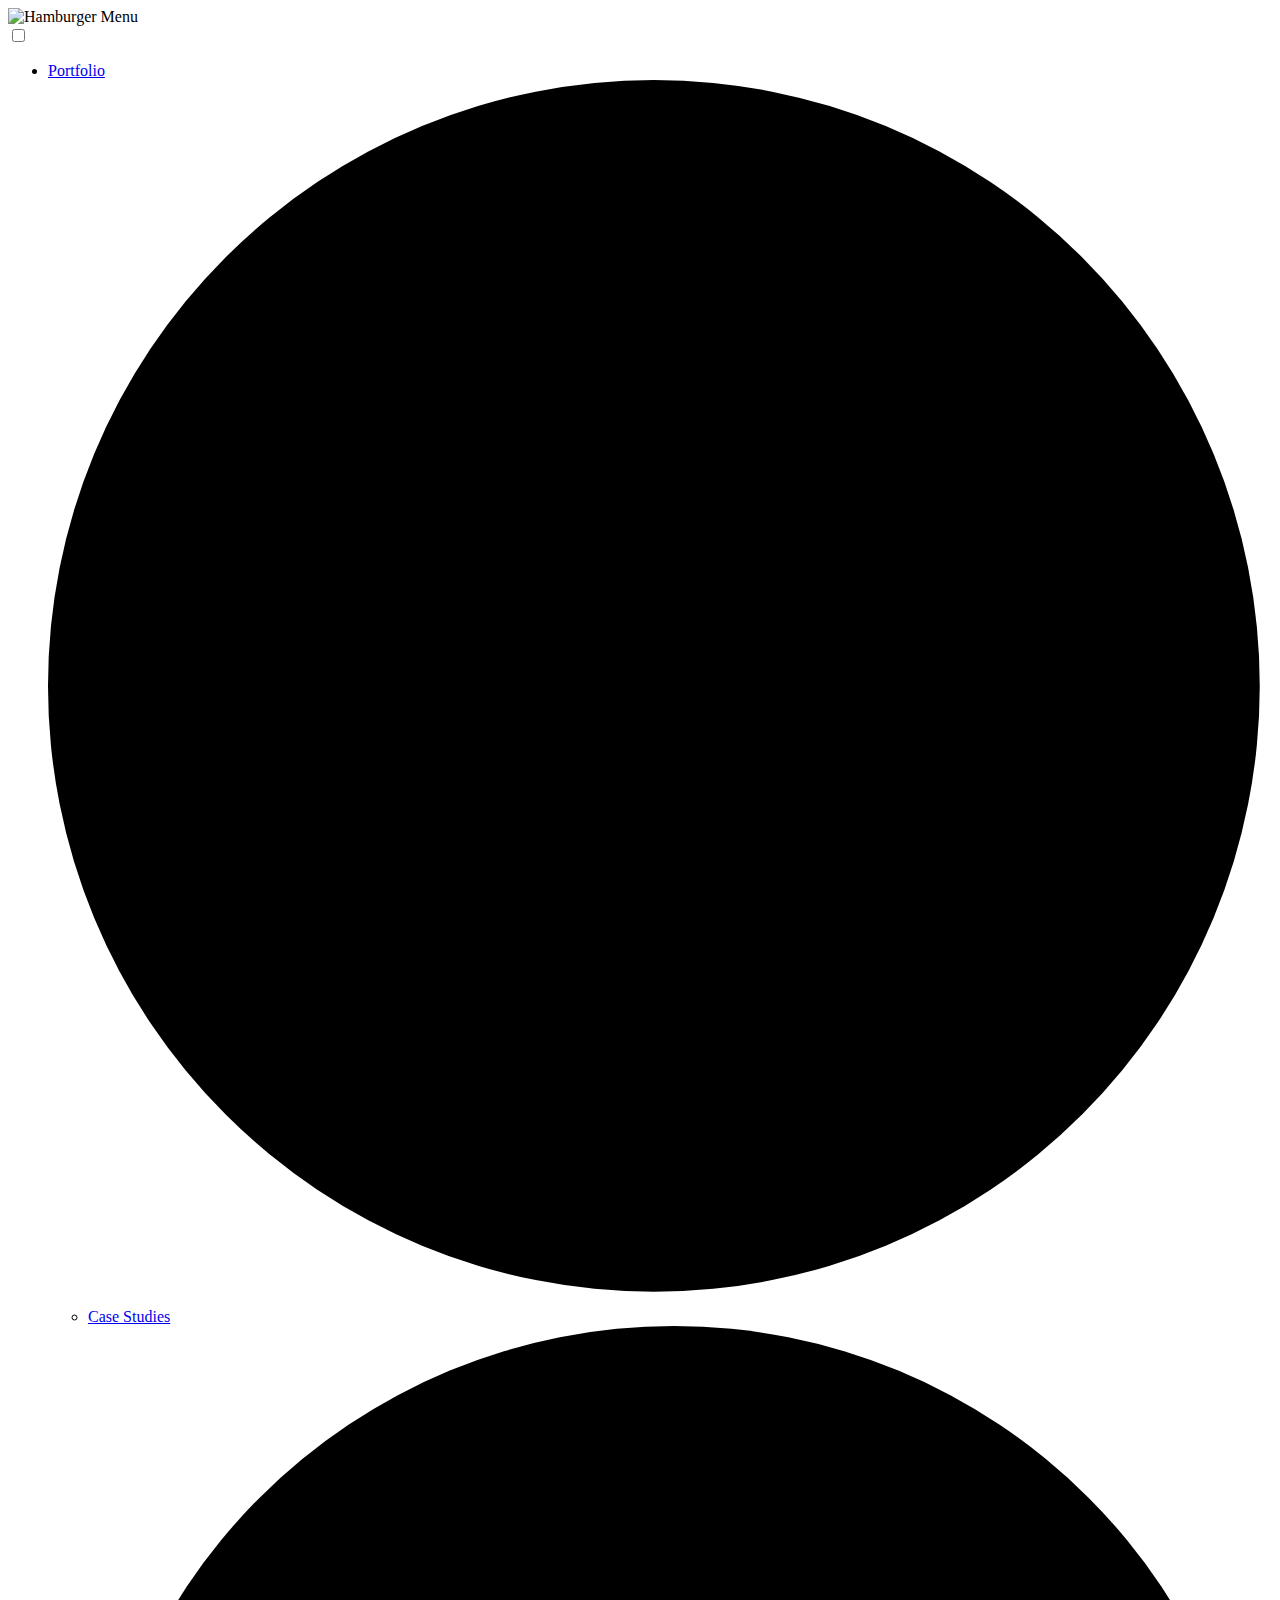
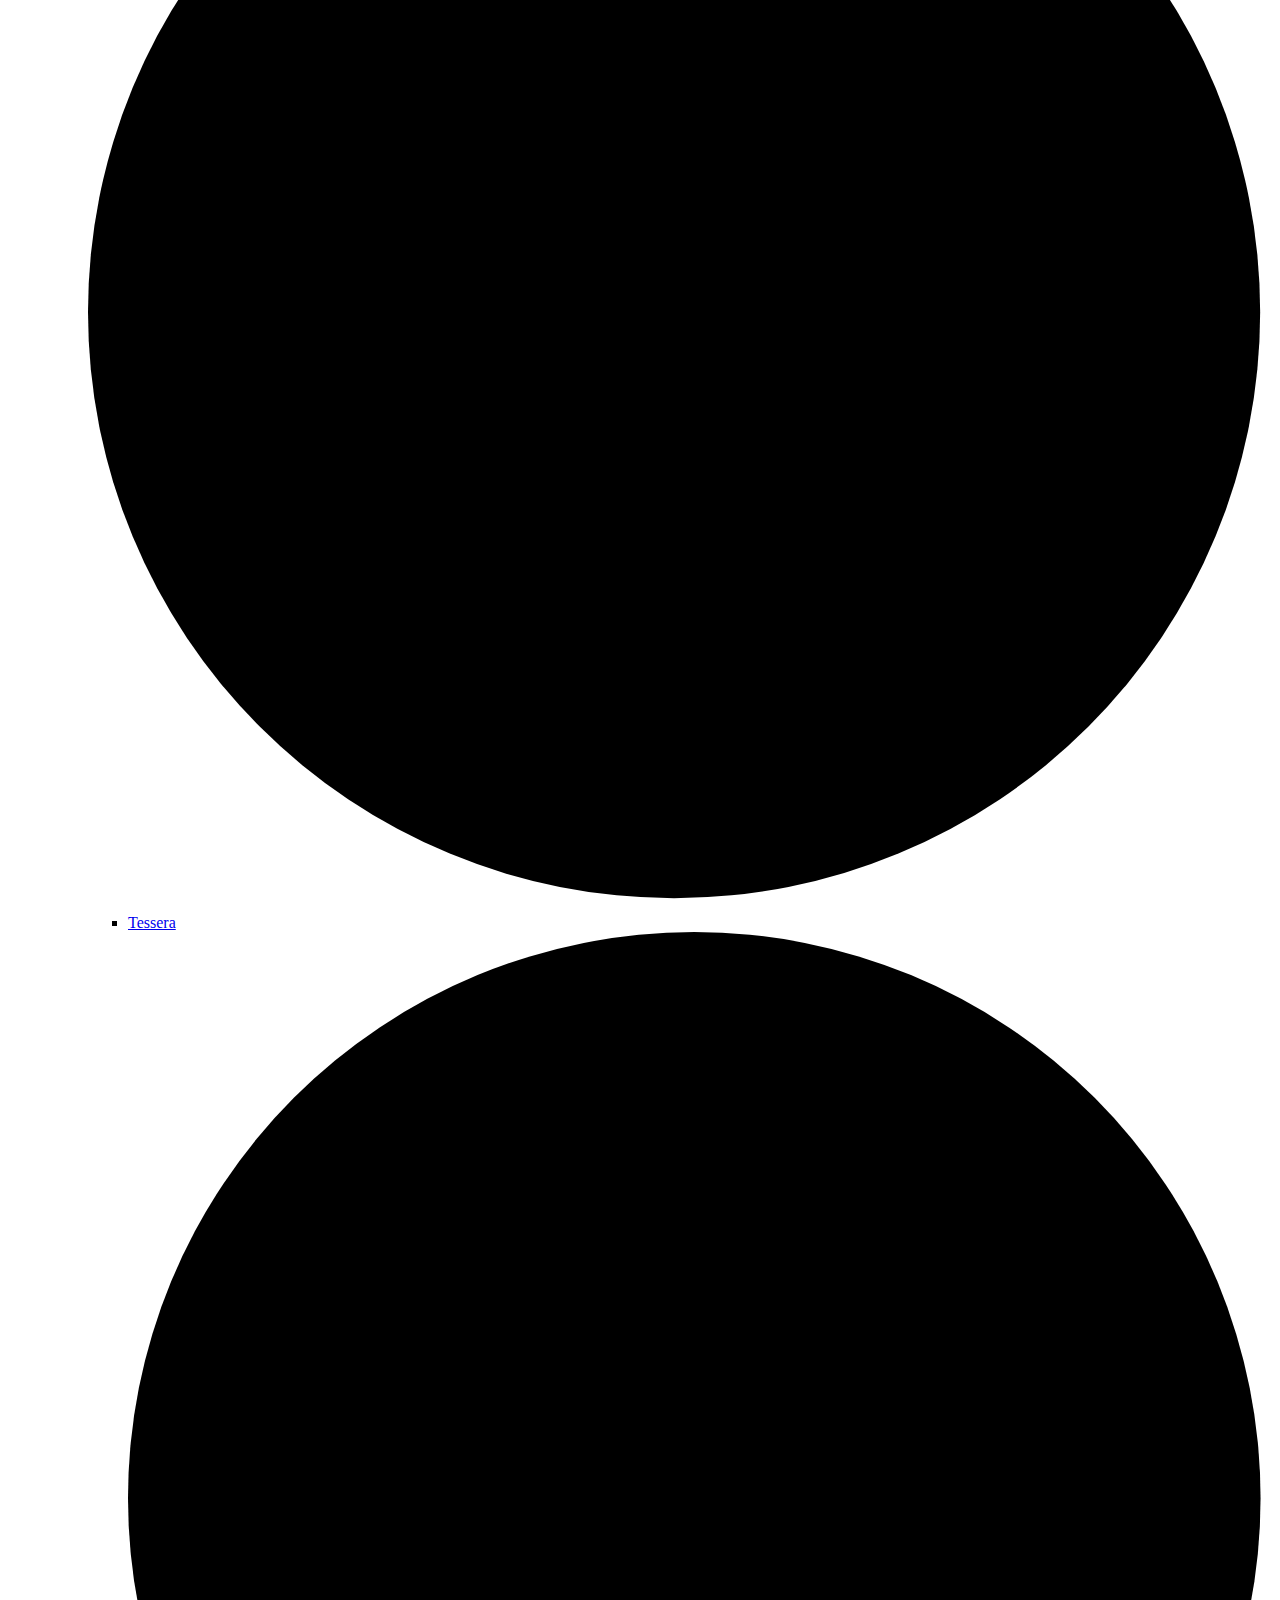
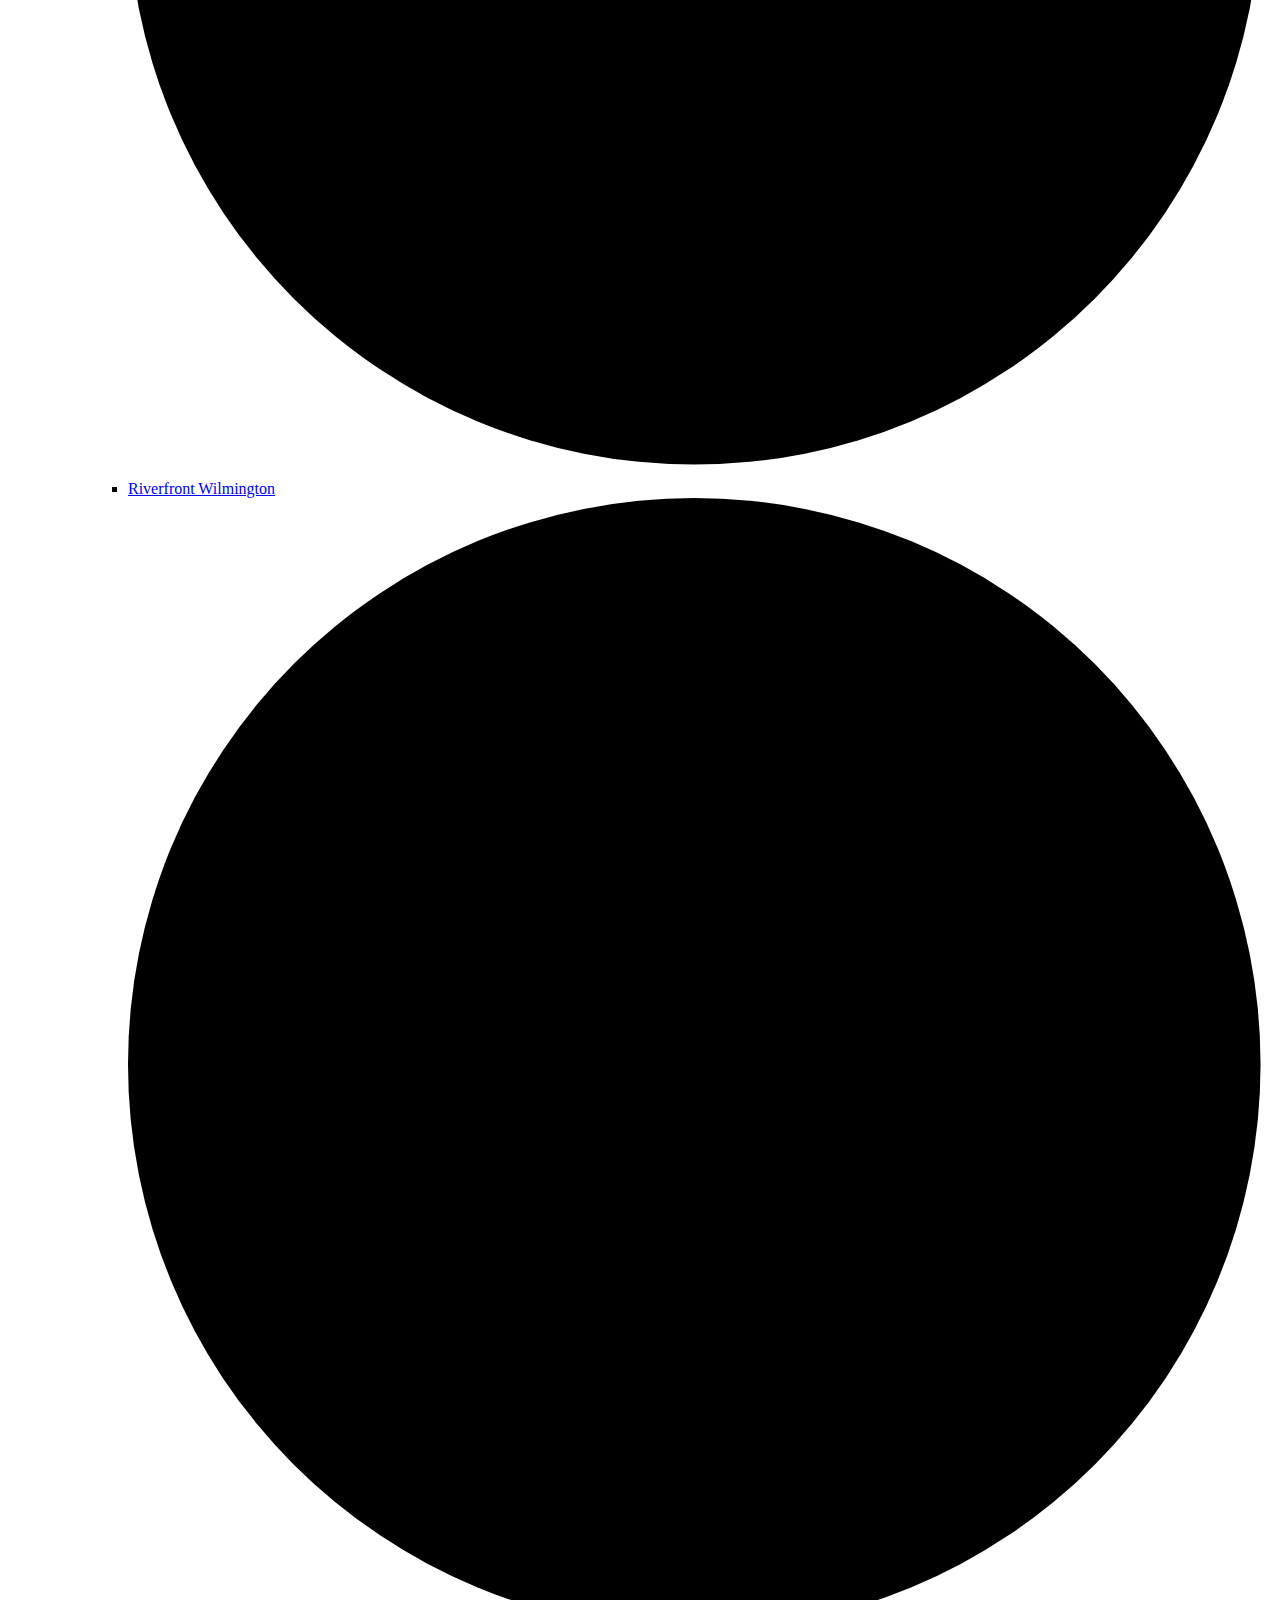
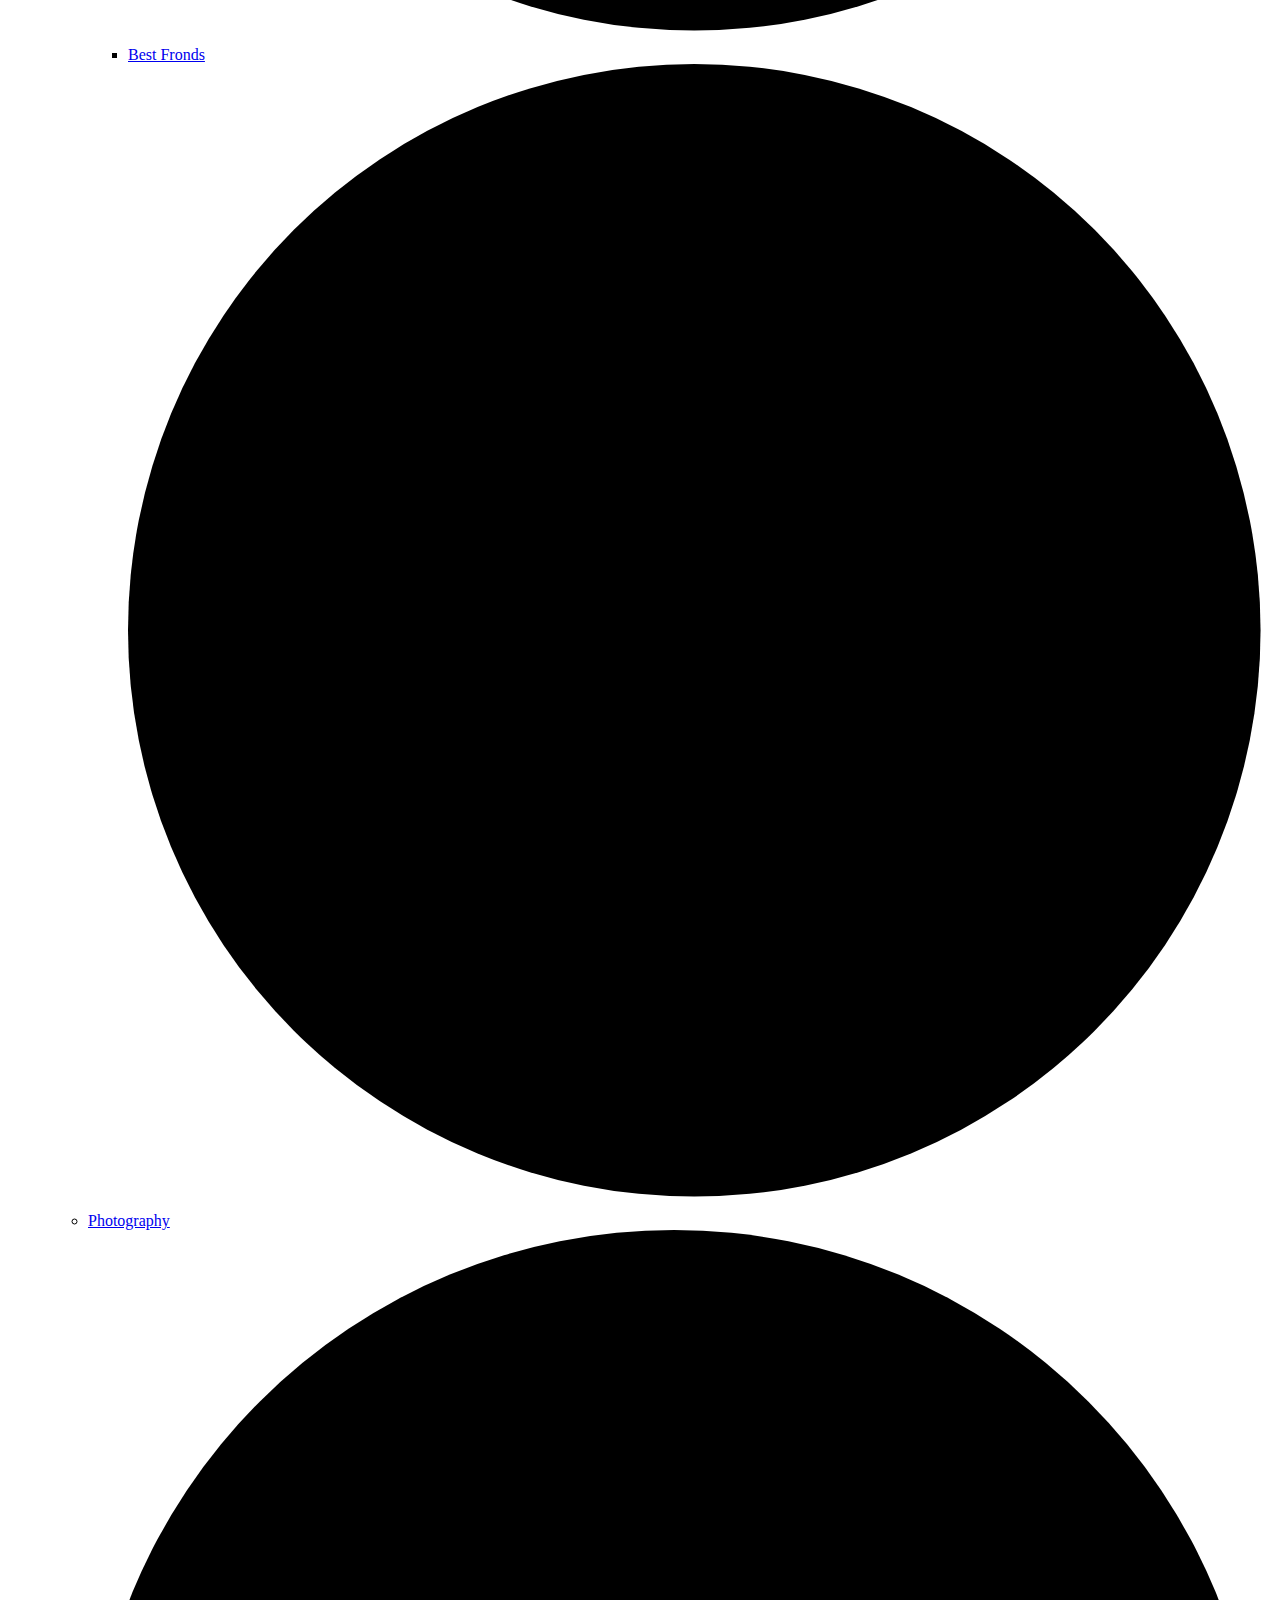
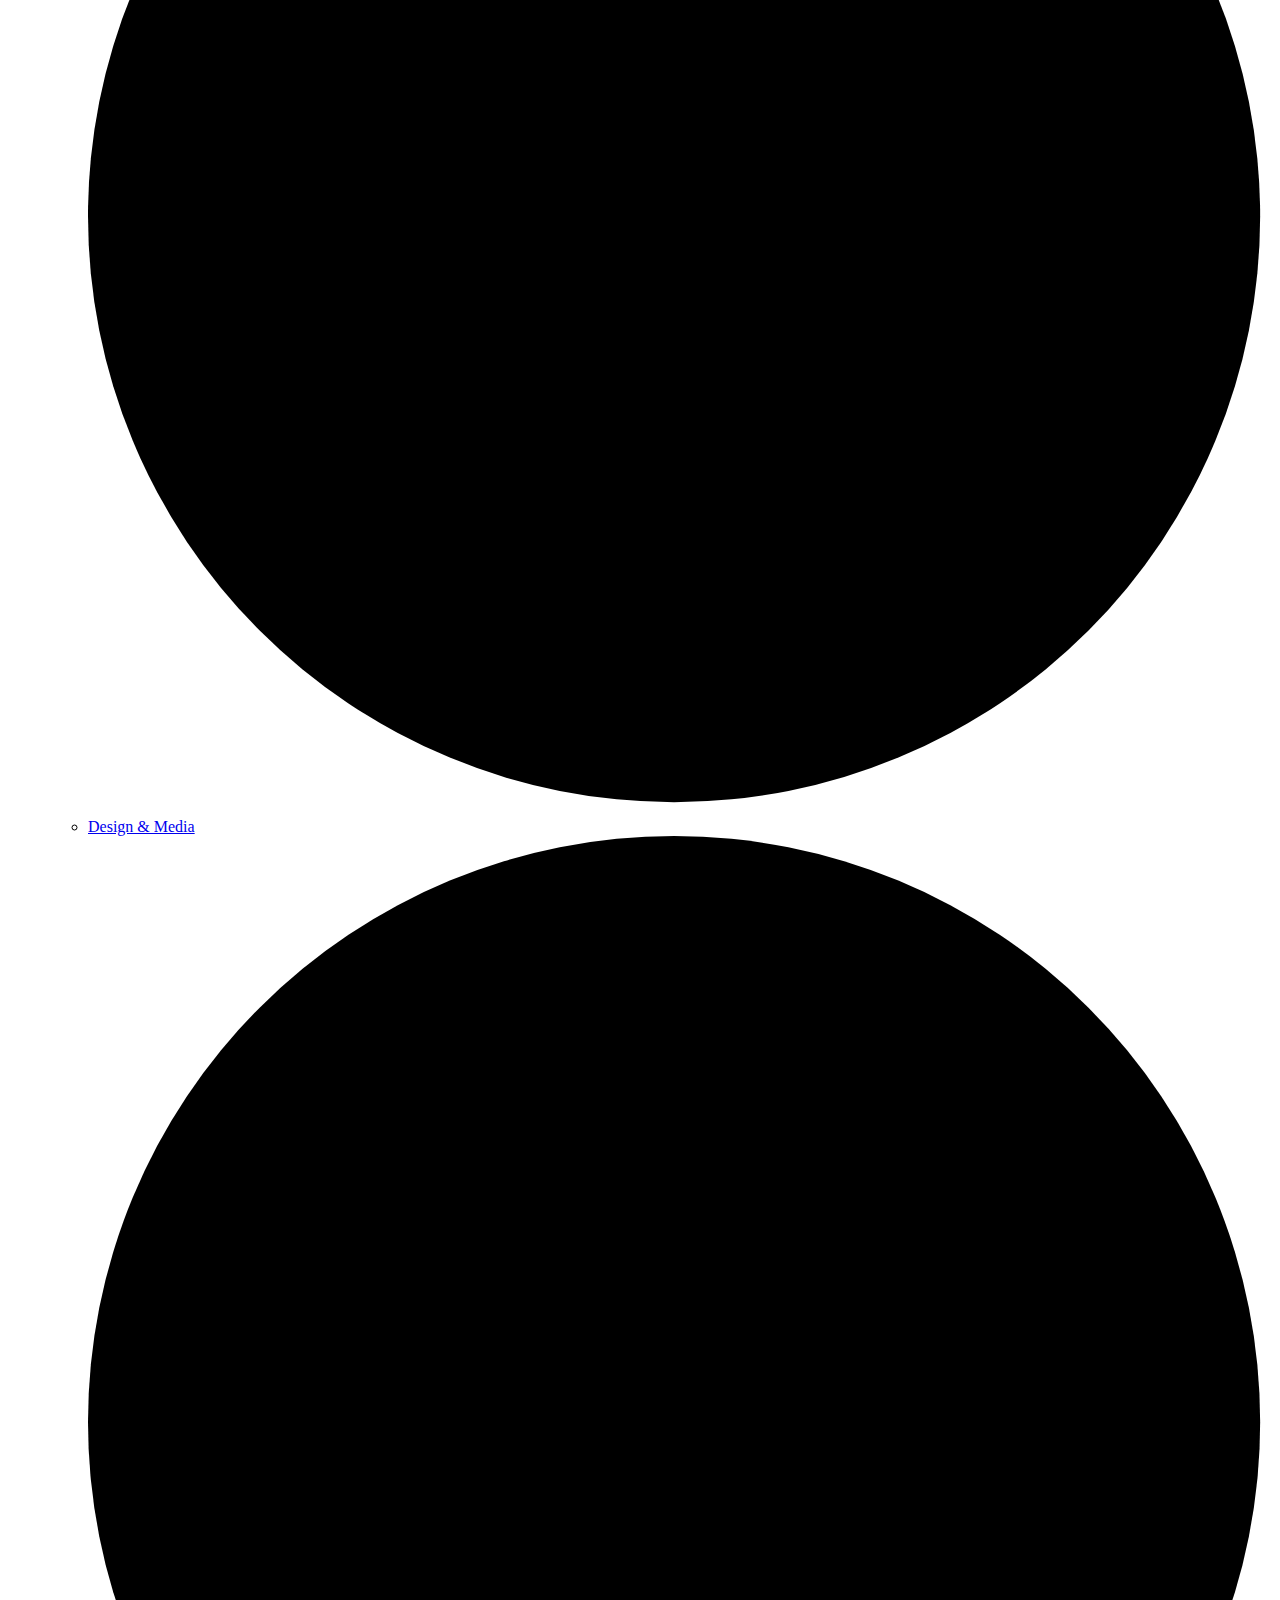
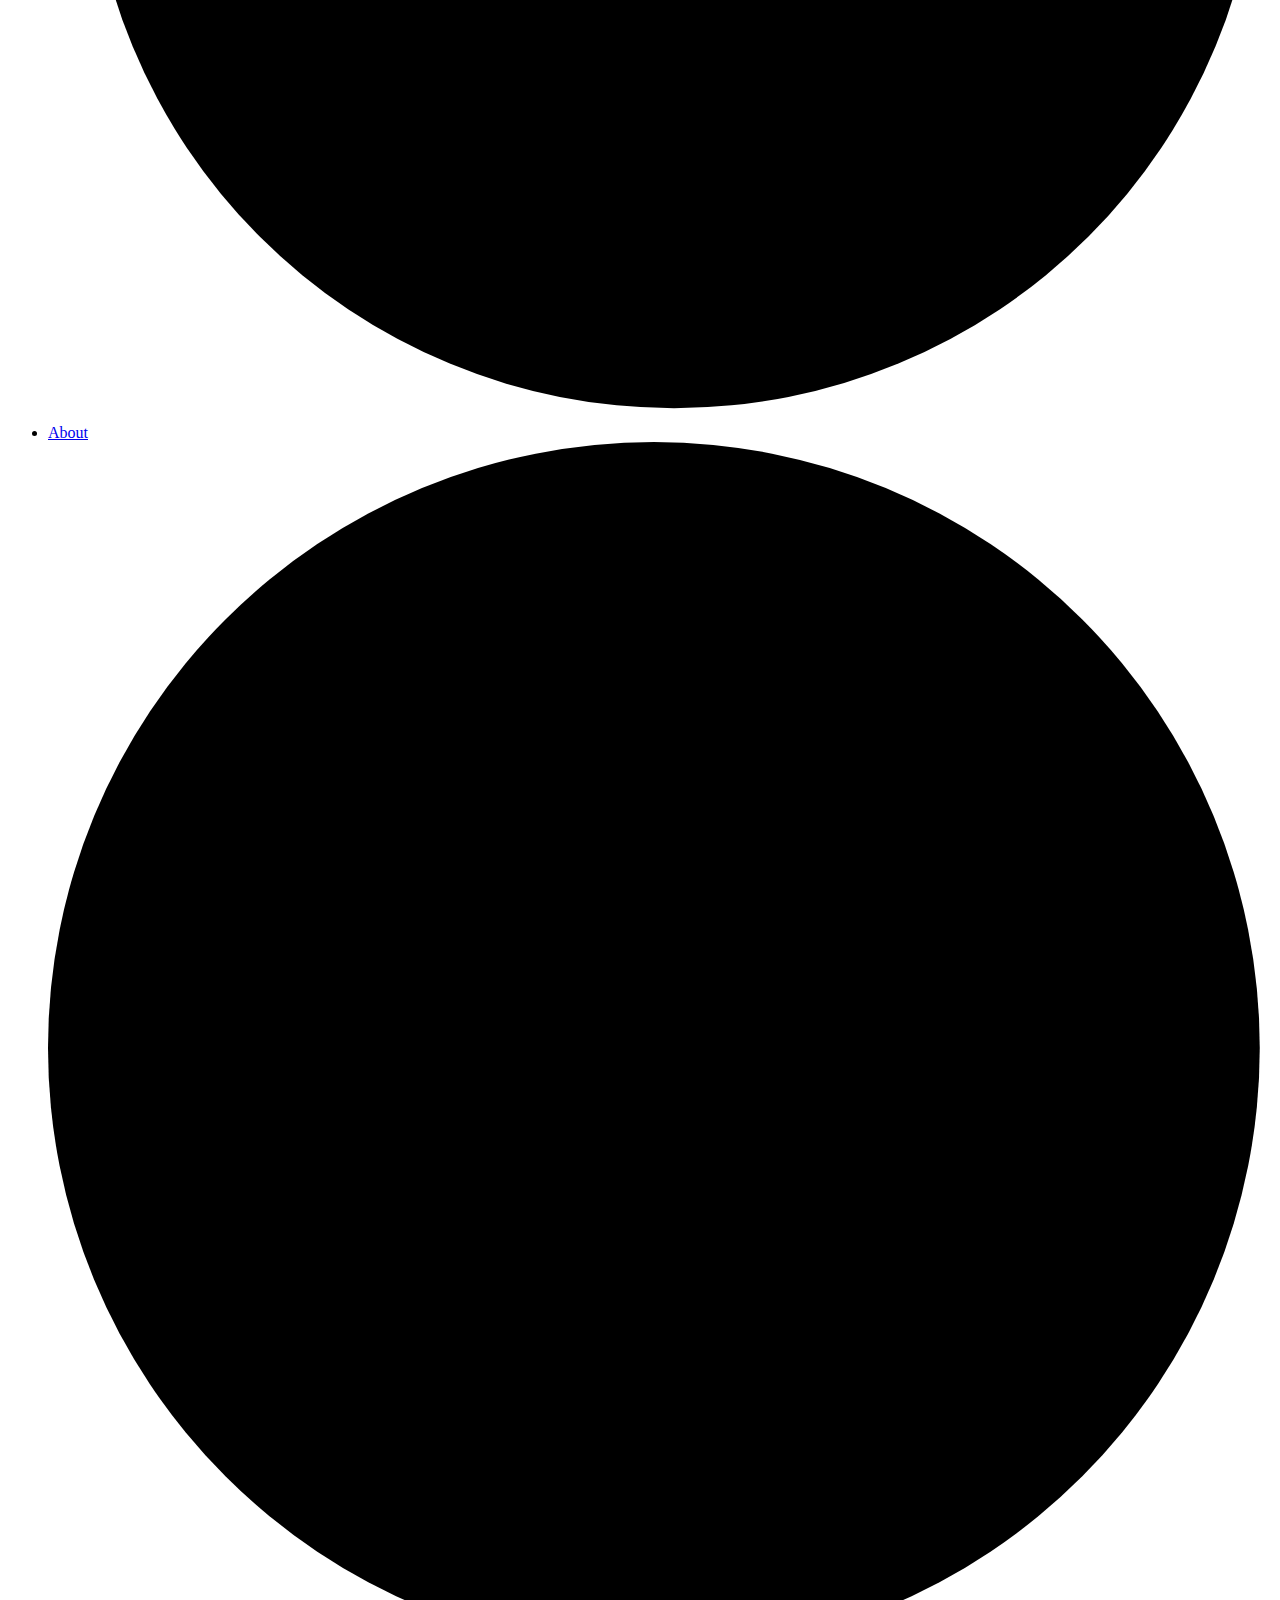
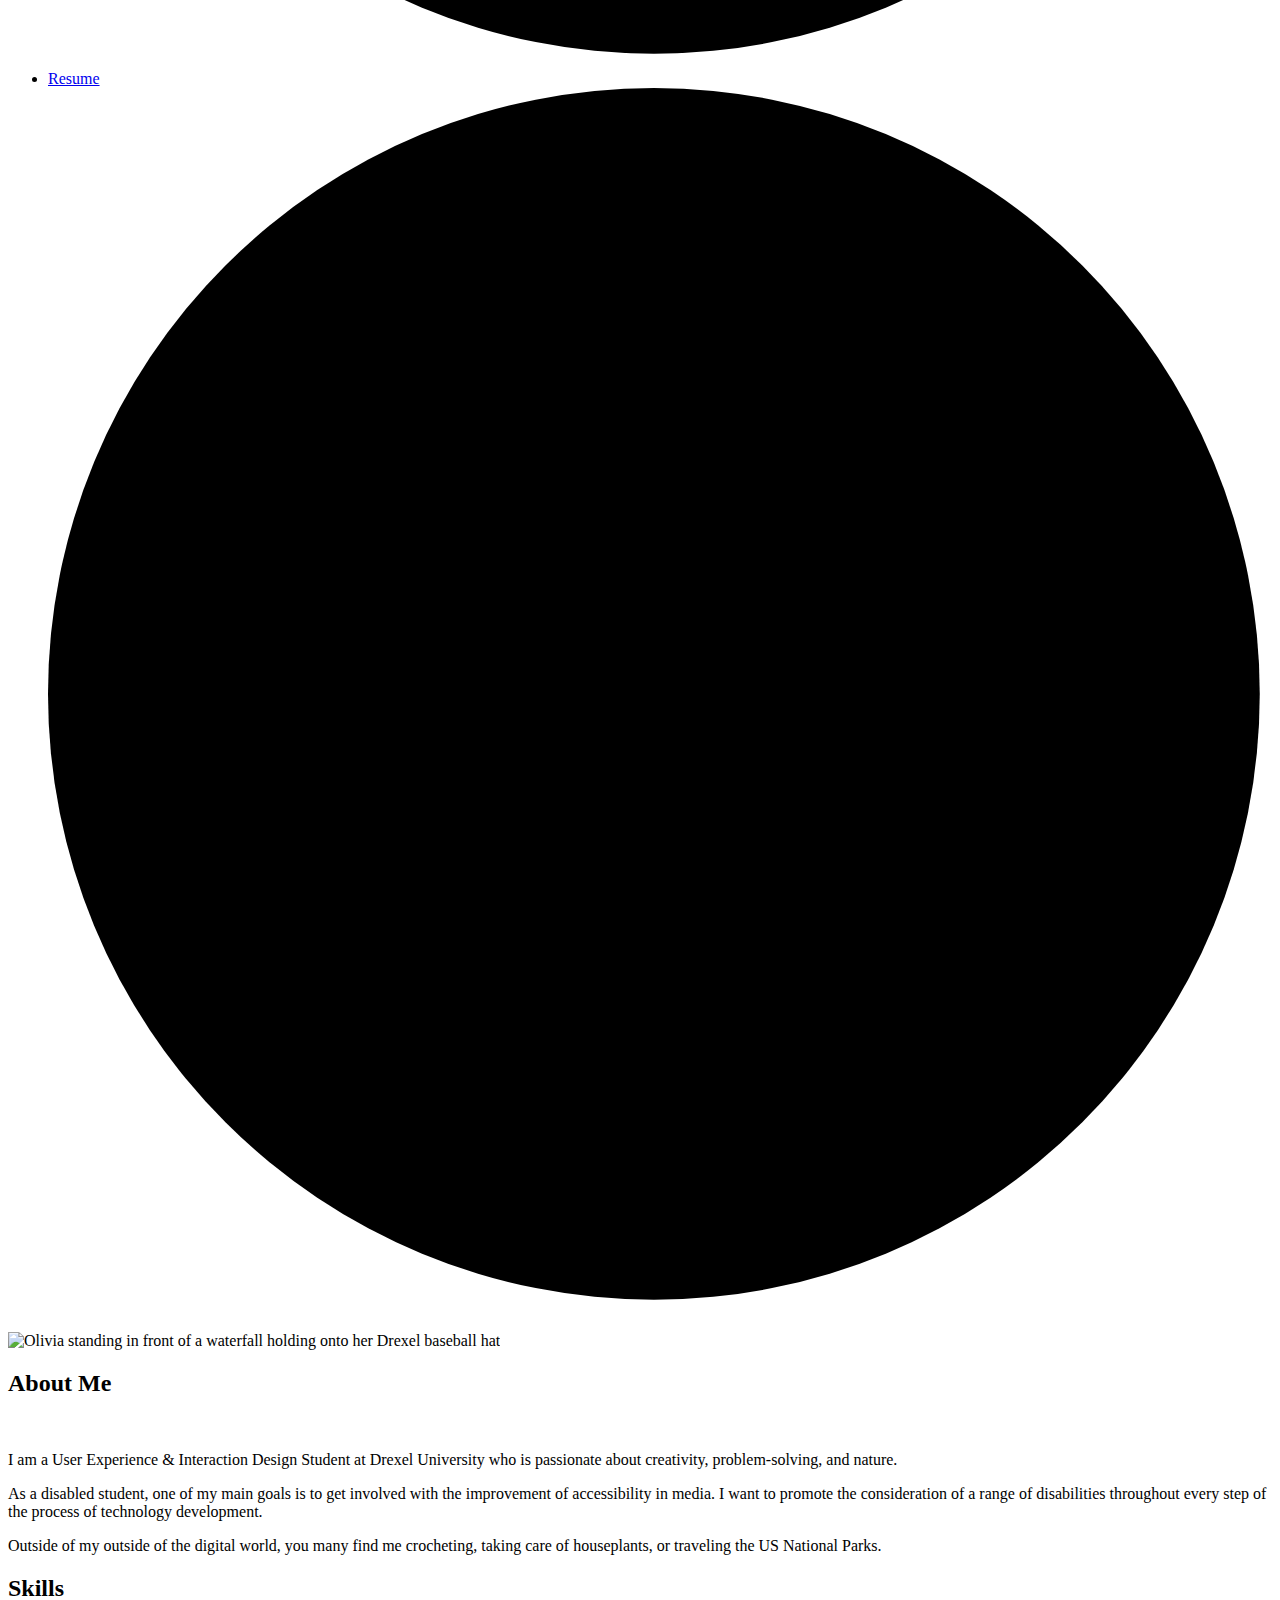
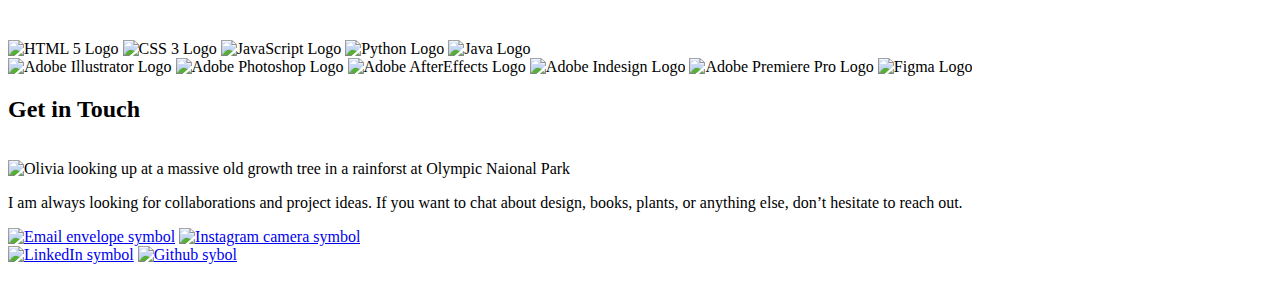
==== commit 7280f8d1: "Updates to full version, All pages + nav improvements" ====
--- a/about.html
+++ b/about.html
@@ -12,28 +12,88 @@
         <nav>
             <div class="overlay">
                 <label for="toggle">
-                    <img src="images/home/Hamburger-Bars.svg" alt="Hamburger menu">
+                    <img src="images/home/Hamburger-Bars.svg" alt="Hamburger Menu">
                 </label>
-                <a class="nav-logo" href="index.html"><img src="images/home/OK-Logo.svg" alt="">
+                <a id="top" class="nav-logo" href="index.html"><img src="images/home/OK-Logo.svg" alt="">
                 </a>
             </div>
             <input type="checkbox" id="toggle" name="toggle">
             <ul class="nav-links">
-                <li><a href="index.html">Portfolio</a>
-                    <ul>
-                        <li><a href="case-studies.html">Case Studies</a>
-                            <ul>
-                                <li><a href="tessera.html">Tessera</a></li>
-                                <li><a href="riverfront-wilmington.html">Riverfront Wilmington</a></li>
-                                <li><a href="best-fronds.html">Best Fronds</a></li>
+                <li>
+                    <div class="nav-item">
+                        <a href="index.html">Portfolio</a>
+                        <svg class="little-circle" viewBox="0 0 50 50">
+                            <circle class="light-orange" cx="24.75" cy="24.75" r="24.75"/>
+                        </svg>
+                    </div>
+                    <ul id="sub-nav-1">
+                        <li>
+                            <div class="nav-item">
+                                <a href="case-studies.html">Case Studies</a>
+                                <svg class="little-circle" viewBox="0 0 50 50">
+                                    <circle class="grey-blue" cx="24.75" cy="24.75" r="24.75"/>
+                                </svg>
+                            </div>
+                            <ul class="sub-nav-2">
+                                <li>
+                                    <div class="nav-item">
+                                        <a href="tessera.html">Tessera</a>
+                                        <svg class="little-circle" viewBox="0 0 50 50">
+                                            <circle class="dark-orange" cx="24.75" cy="24.75" r="24.75"/>
+                                        </svg>
+                                    </div>
+                                </li>
+                                <li>
+                                    <div class="nav-item">
+                                        <a href="riverfront-wilmington.html">Riverfront Wilmington</a>
+                                        <svg class="little-circle" viewBox="0 0 50 50">
+                                            <circle class="light-orange" cx="24.75" cy="24.75" r="24.75"/>
+                                        </svg>
+                                    </div>
+                                </li>
+                                <li>
+                                    <div class="nav-item">
+                                        <a href="best-fronds.html">Best Fronds</a>
+                                        <svg class="little-circle" viewBox="0 0 50 50">
+                                            <circle class="grey-blue" cx="24.75" cy="24.75" r="24.75"/>
+                                        </svg>
+                                    </div>
+                                </li>
                             </ul>
                         </li>
-                        <li><a href="photography.html">Photography</a></li>
-                        <li><a href="design-and-media.html">Design & Media</a></li>
+                        <li>
+                            <div class="nav-item">
+                                <a href="photography.html">Photography</a>
+                                <svg class="little-circle" viewBox="0 0 50 50">
+                                    <circle class="dark-orange" cx="24.75" cy="24.75" r="24.75"/>
+                                </svg>
+                            </div>
+                        <li>
+                            <div class="nav-item">
+                                <a href="design-and-media.html">Design & Media</a>
+                                <svg class="little-circle" viewBox="0 0 50 50">
+                                    <circle class="light-orange" cx="24.75" cy="24.75" r="24.75"/>
+                                </svg>
+                            </div>
+                        </li>
                     </ul>
                 </li>
-                <li><a href="about.html">About</a></li>
-                <li><a href="resume.html">Resume</a></li>
+                <li>
+                    <div class="nav-item">
+                        <a href="about.html">About</a>
+                        <svg class="little-circle" viewBox="0 0 50 50">
+                            <circle class="grey-blue" cx="24.75" cy="24.75" r="24.75"/>
+                        </svg>
+                    </div>
+                </li>
+                <li>
+                    <div class="nav-item">
+                        <a href="resume.html">Resume</a>
+                        <svg class="little-circle" viewBox="0 0 50 50">
+                            <circle class="dark-orange" cx="24.75" cy="24.75" r="24.75"/>
+                        </svg>
+                    </div>
+                    </li>
             </ul>
         </nav>
         <div class="common-header">
@@ -60,9 +120,9 @@
         </section>
 
         <section>
-            <div class="page-title">
-                <h3 class="sub-header-left">Skills</h3>
-                <img class="black-to-dark-orange med-dot" src="images/Edge-Circle.svg" alt="">
+            <div class="skill-title">
+                <h2 class="right-title">Skills</h2>
+                <img class="black-to-dark-orange skill-dot" src="images/Edge-Circle.svg" alt="">
             </div>
             <div class="skill-icons">
                 <img src="images/icons/HTML-Icon.png" alt="HTML 5 Logo">
@@ -82,26 +142,30 @@
         </section>
 
         <section>
-            <div class="page-title">
-                <h3 class="sub-header-left">Get in Touch</h3>
-                <img class="black-to-grey-blue med-dot" src="images/Edge-Circle.svg" alt="">
-            </div>
-            <div>
-                <img src="images/about/Olivia-Olympic-NP-small.jpg" alt="Olivia looking up at a massive old growth tree in a rainforst at Olympic Naional Park">
-                <img class="black-to-grey-blue med-dot" src="images/Edge-Circle.svg" alt="">
-            </div>
-
-            <div>
-                <p>
-                    I am always looking for collaborations and project ideas. If you want to chat about design, books, plants, or anything else, don’t hesitate to reach out.
-                </p>
-                <div>
-                    <img src="images/about/Mail-Icon.svg" alt="Email envelope symbol">
-                    <img src="images/about/Insta-Icon.svg" alt="Instagram camera symbol">
-                    <img src="images/about/LinkedIn-Icon.svg" alt="LinkedIn symbol">
-                    <img src="images/about/GitHub-Icon.svg" alt="Github sybol">
+            <div class="in-touch">
+                <div class="page-title">
+                    <h2>Get in Touch</h2>
+                    <img class="black-to-grey-blue" src="images/Edge-Circle.svg" alt="">
                 </div>
             </div>
+            <div class="in-touch-section">
+                <img class="vert-img" src="images/about/Olivia-Olympic-NP-small.jpg" alt="Olivia looking up at a massive old growth tree in a rainforst at Olympic Naional Park">
+                <div>
+                    <p>
+                        I am always looking for collaborations and project ideas. If you want to chat about design, books, plants, or anything else, don’t hesitate to reach out.
+                    </p>
+                    <div class="social-icons">
+                        <a href="mailto: olivia.knestaut@gmail.com" target="_blank"><img src="images/about/Mail-Icon.svg" alt="Email envelope symbol"></a>
+                        <a href="https://www.instagram.com/ollywhelmed/" target="_blank"><img src="images/about/Insta-Icon.svg" alt="Instagram camera symbol"></a>
+                    </div>
+                    <div class="social-icons">
+                        <a href="https://www.linkedin.com/in/oliviaknestaut/" target="_blank"><img src="images/about/LinkedIn-Icon.svg" alt="LinkedIn symbol"></a>
+                        <a href="https://github.com/OliviaKnestaut" target="_blank"><img src="images/about/GitHub-Icon.svg" alt="Github sybol"></a>
+                    </div>
+                </div>
+                <img class="black-to-light-orange about-dot" src="images/Edge-Circle.svg" alt="">
+            </div>
+        
         </section>
 
     </main>
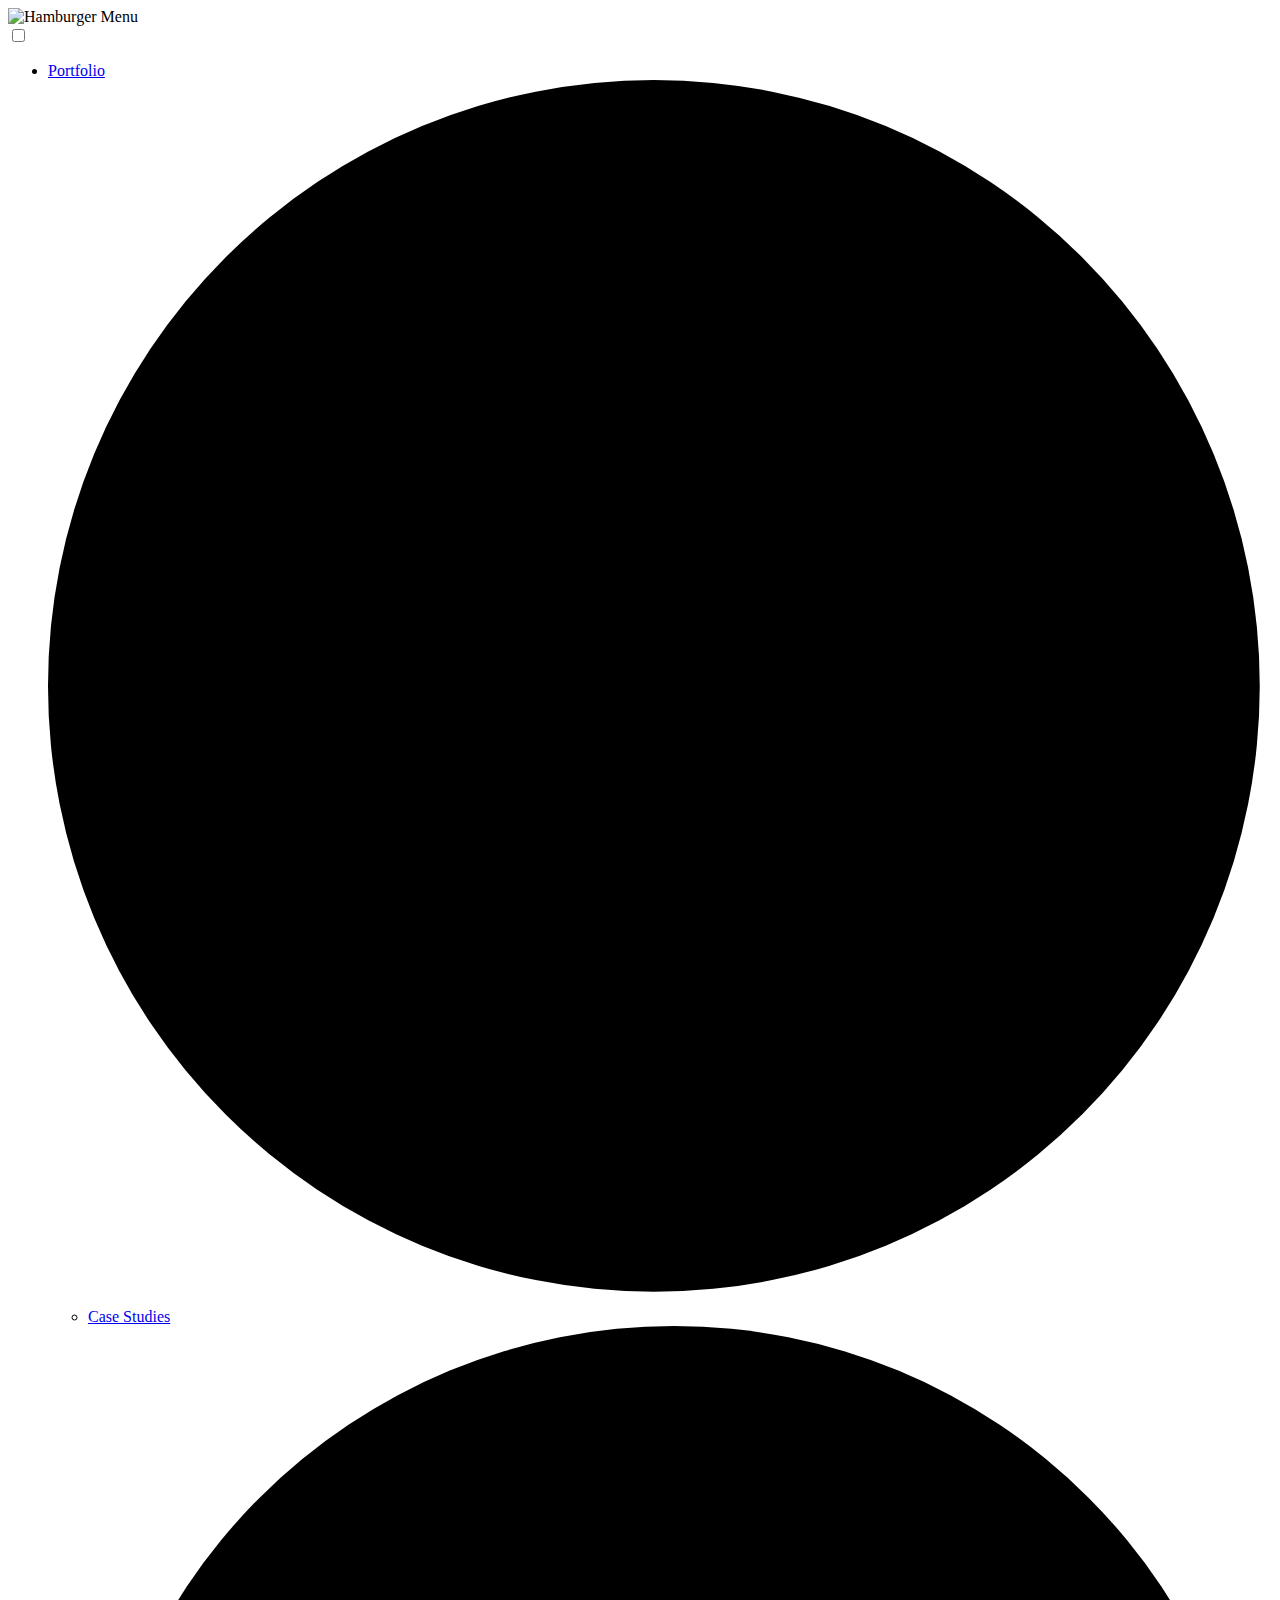
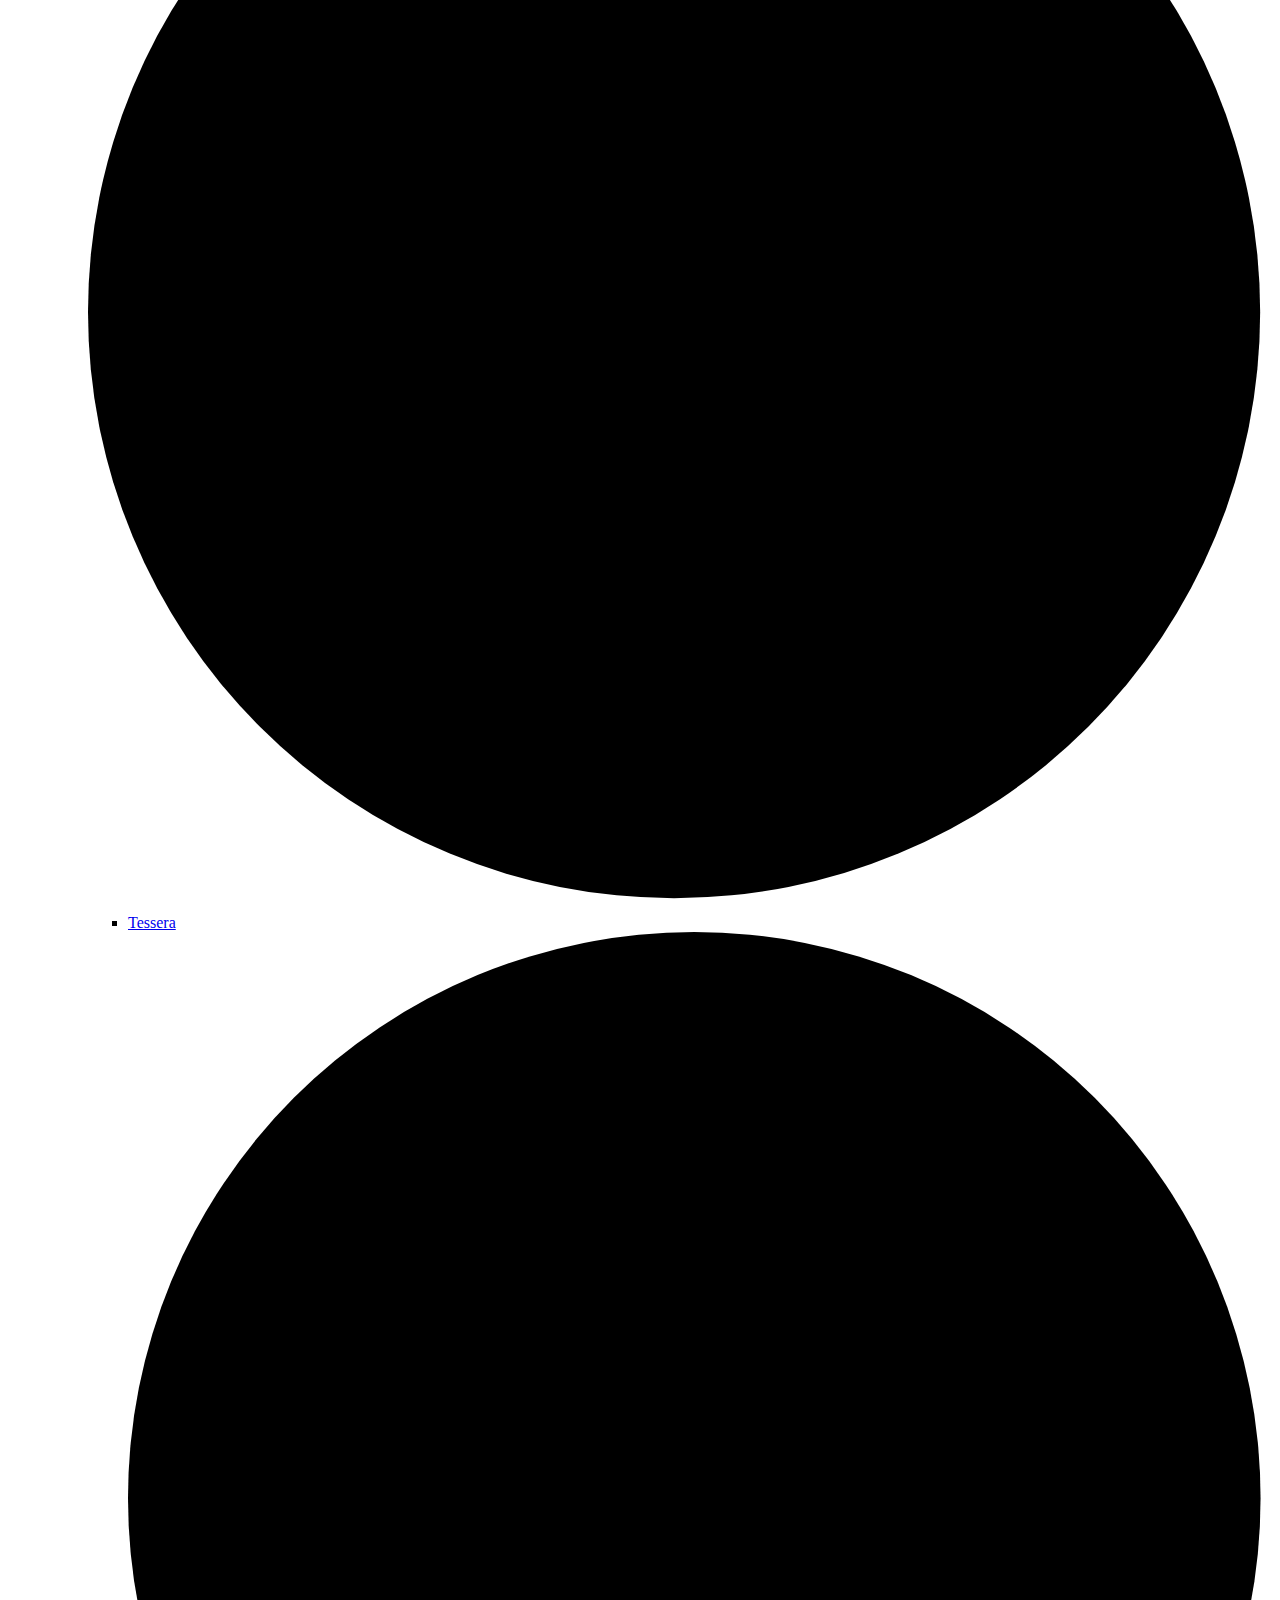
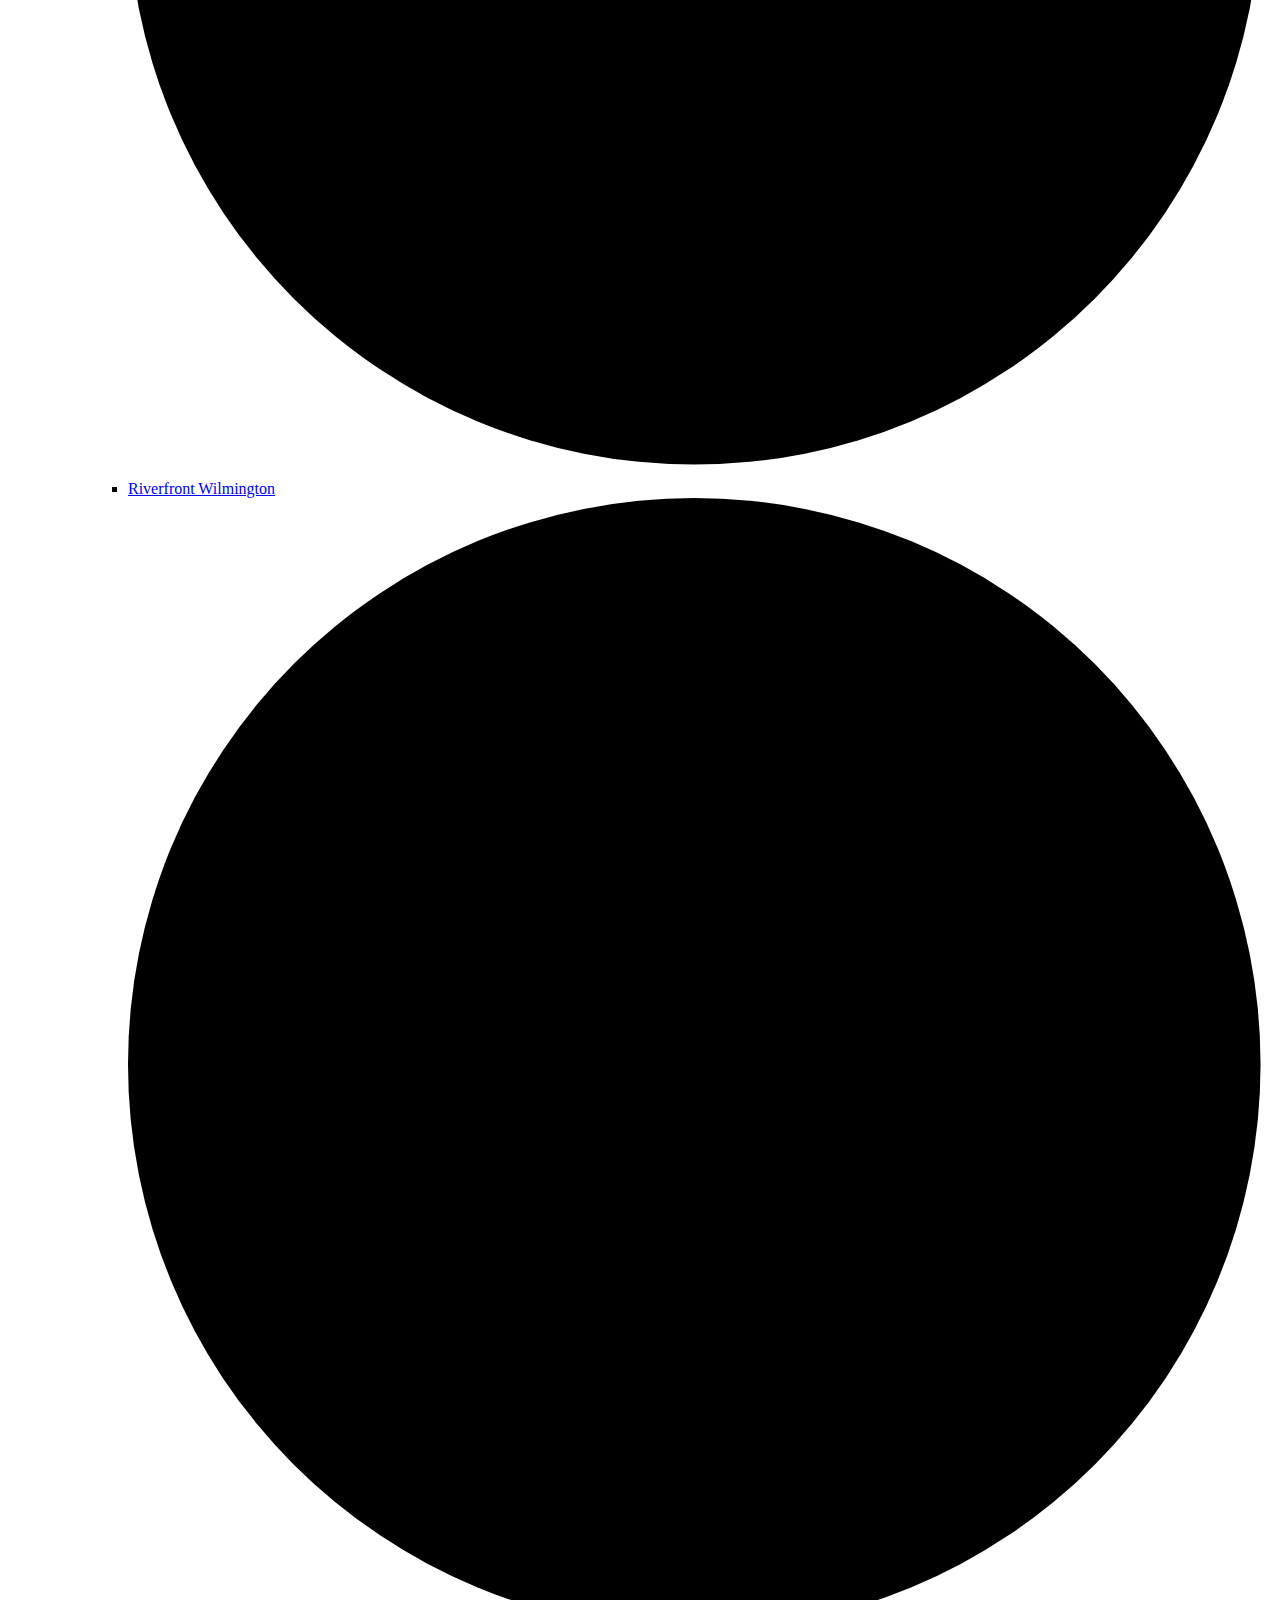
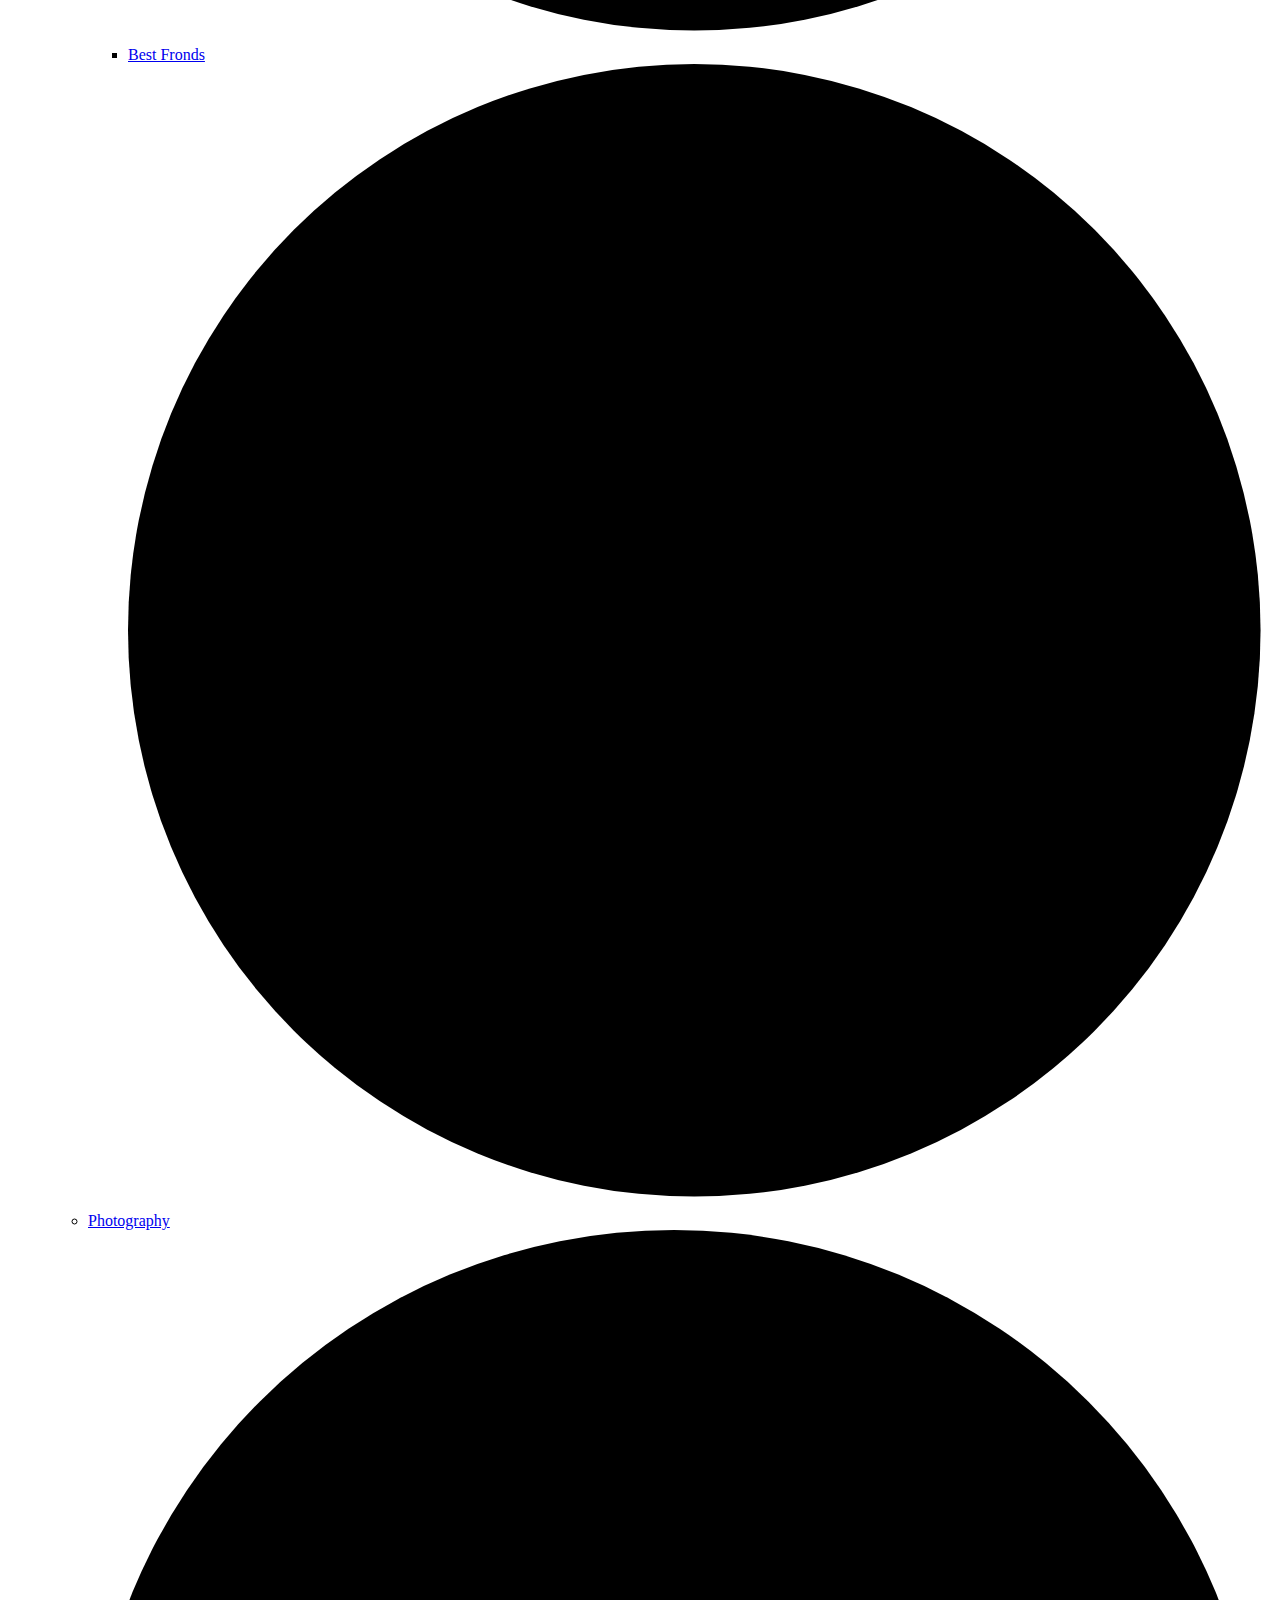
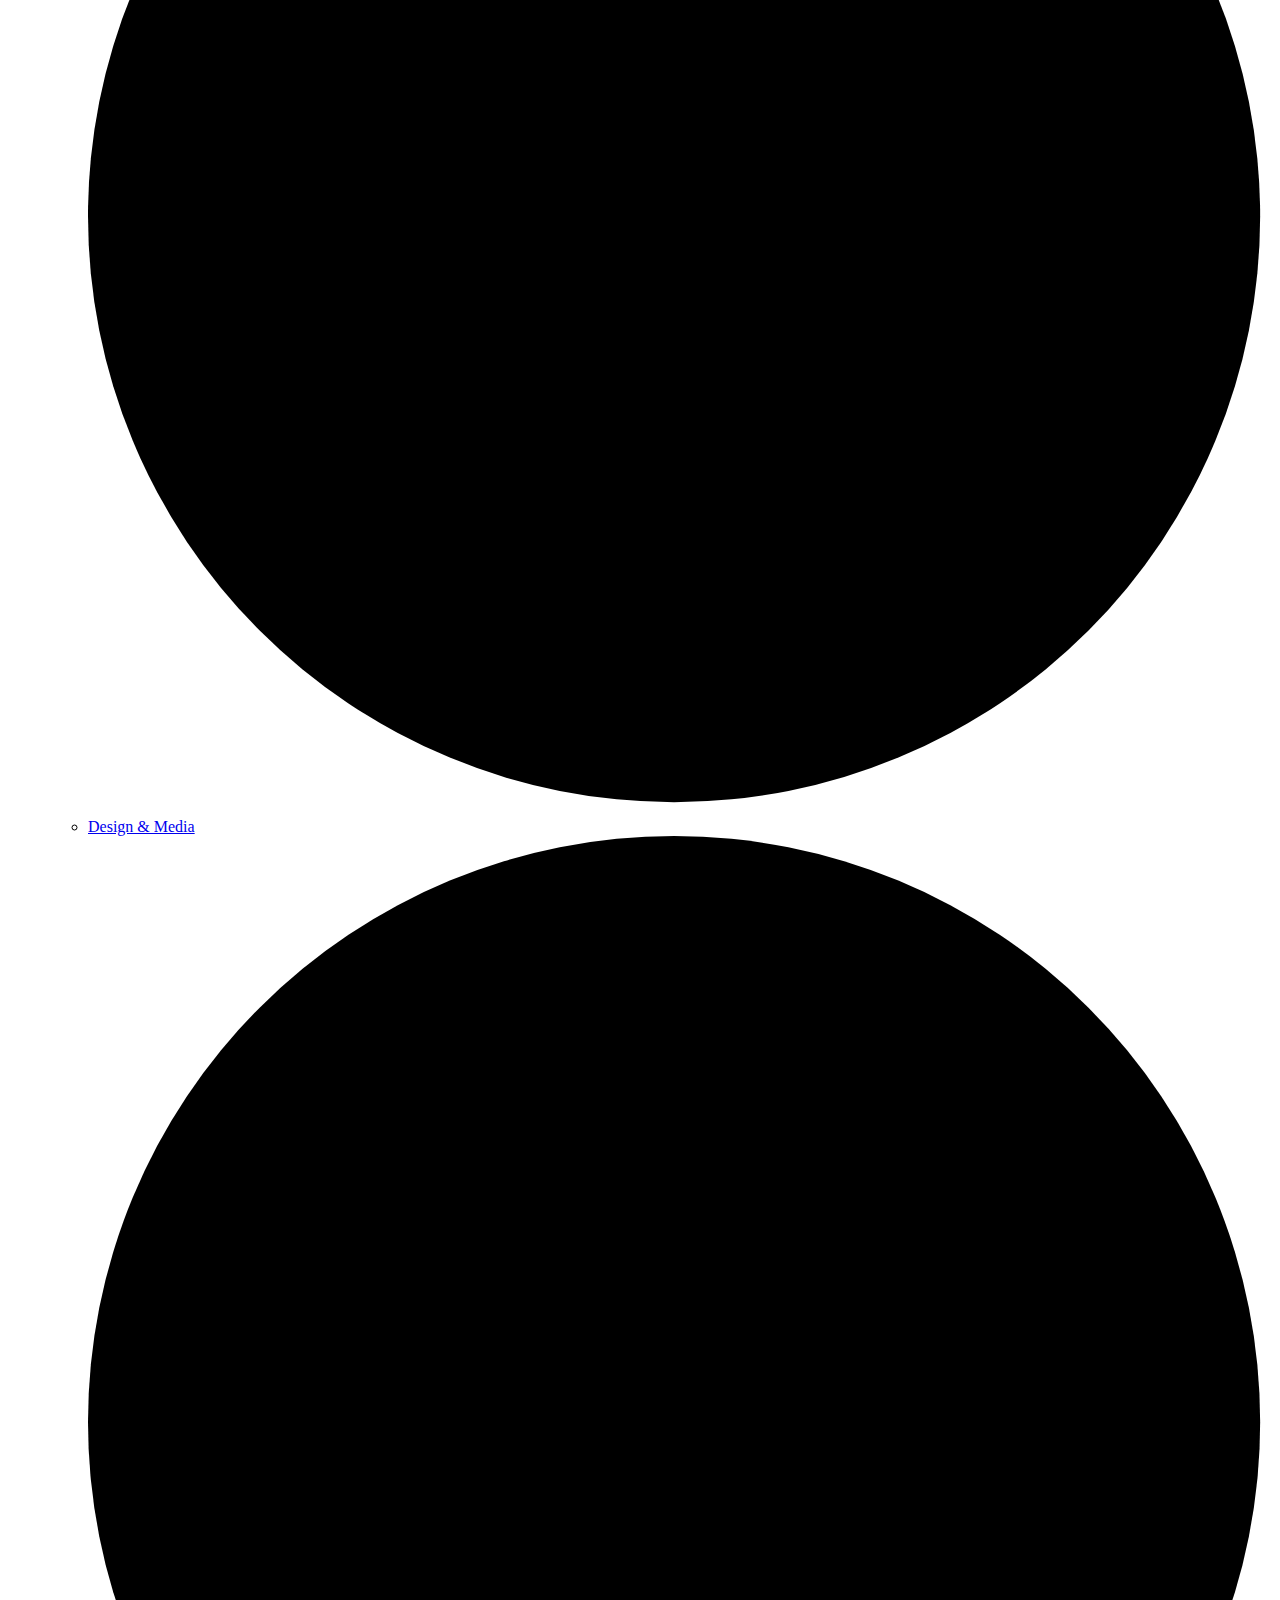
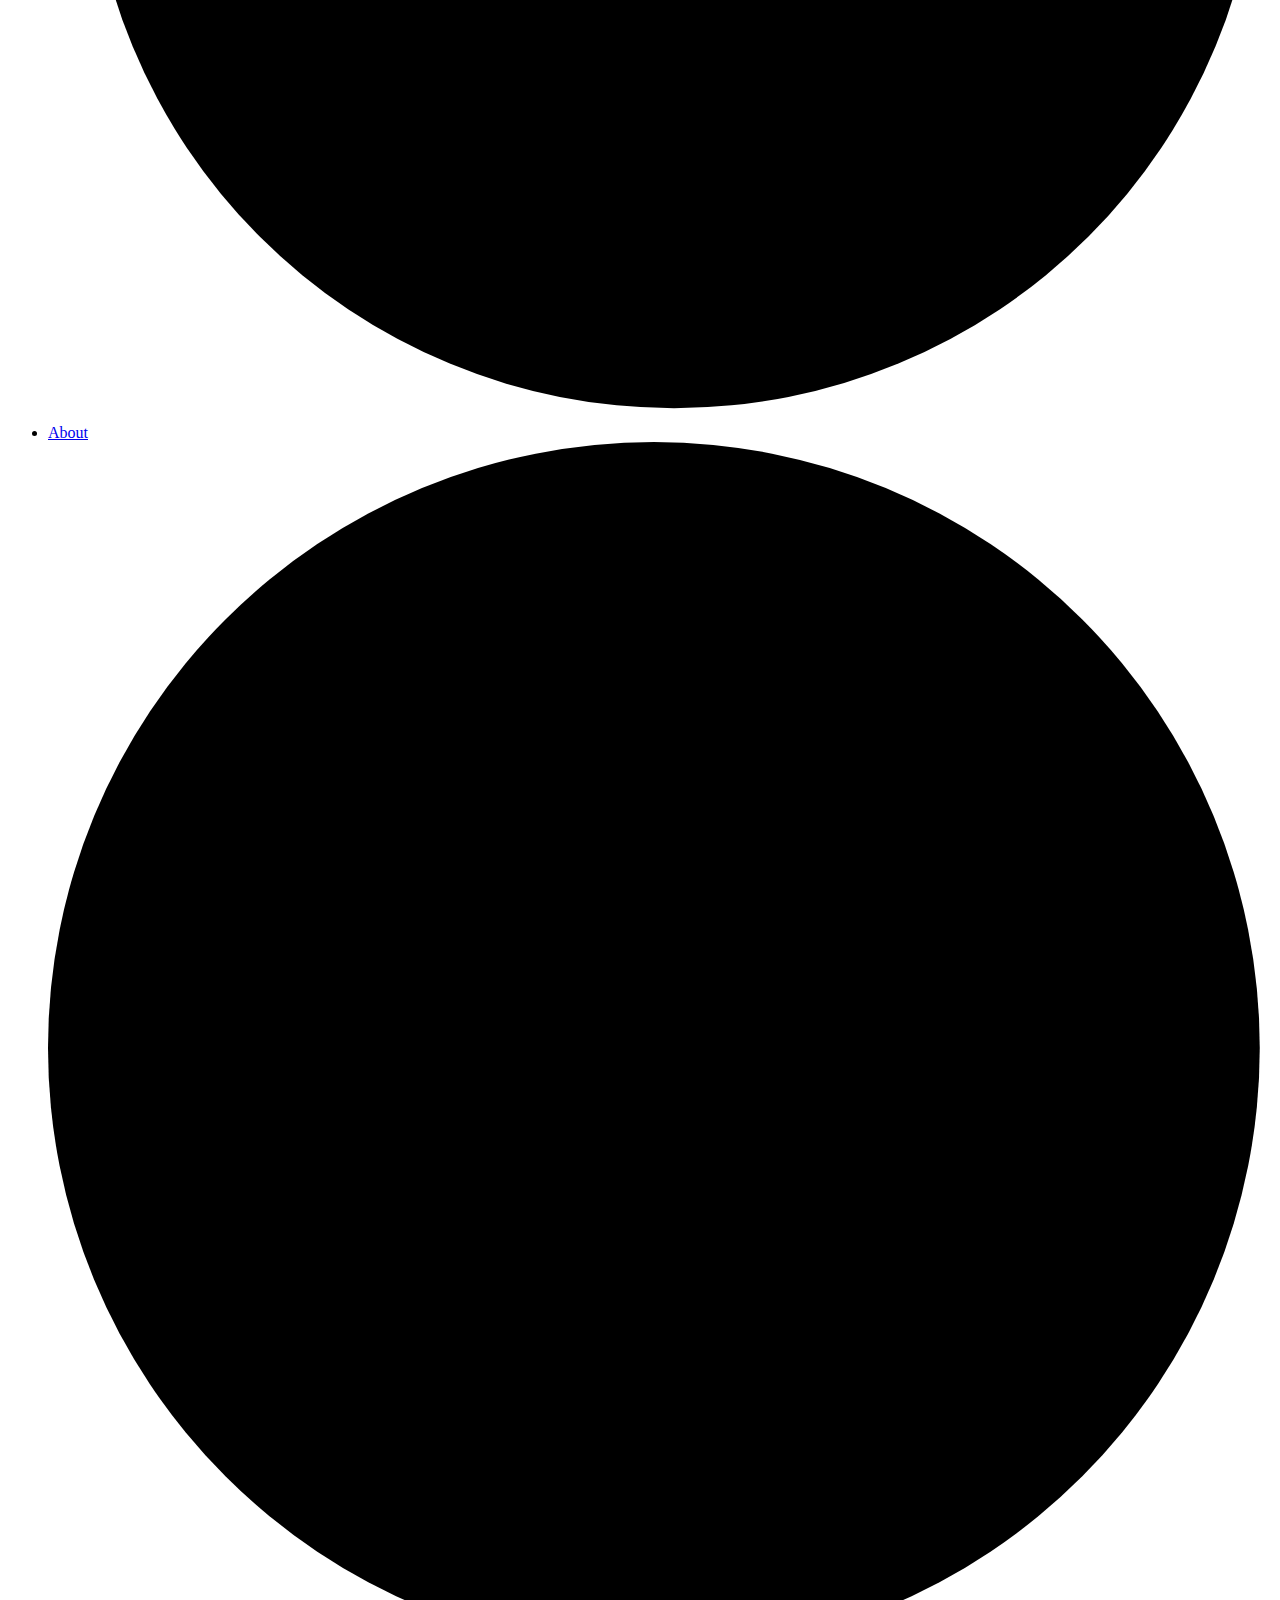
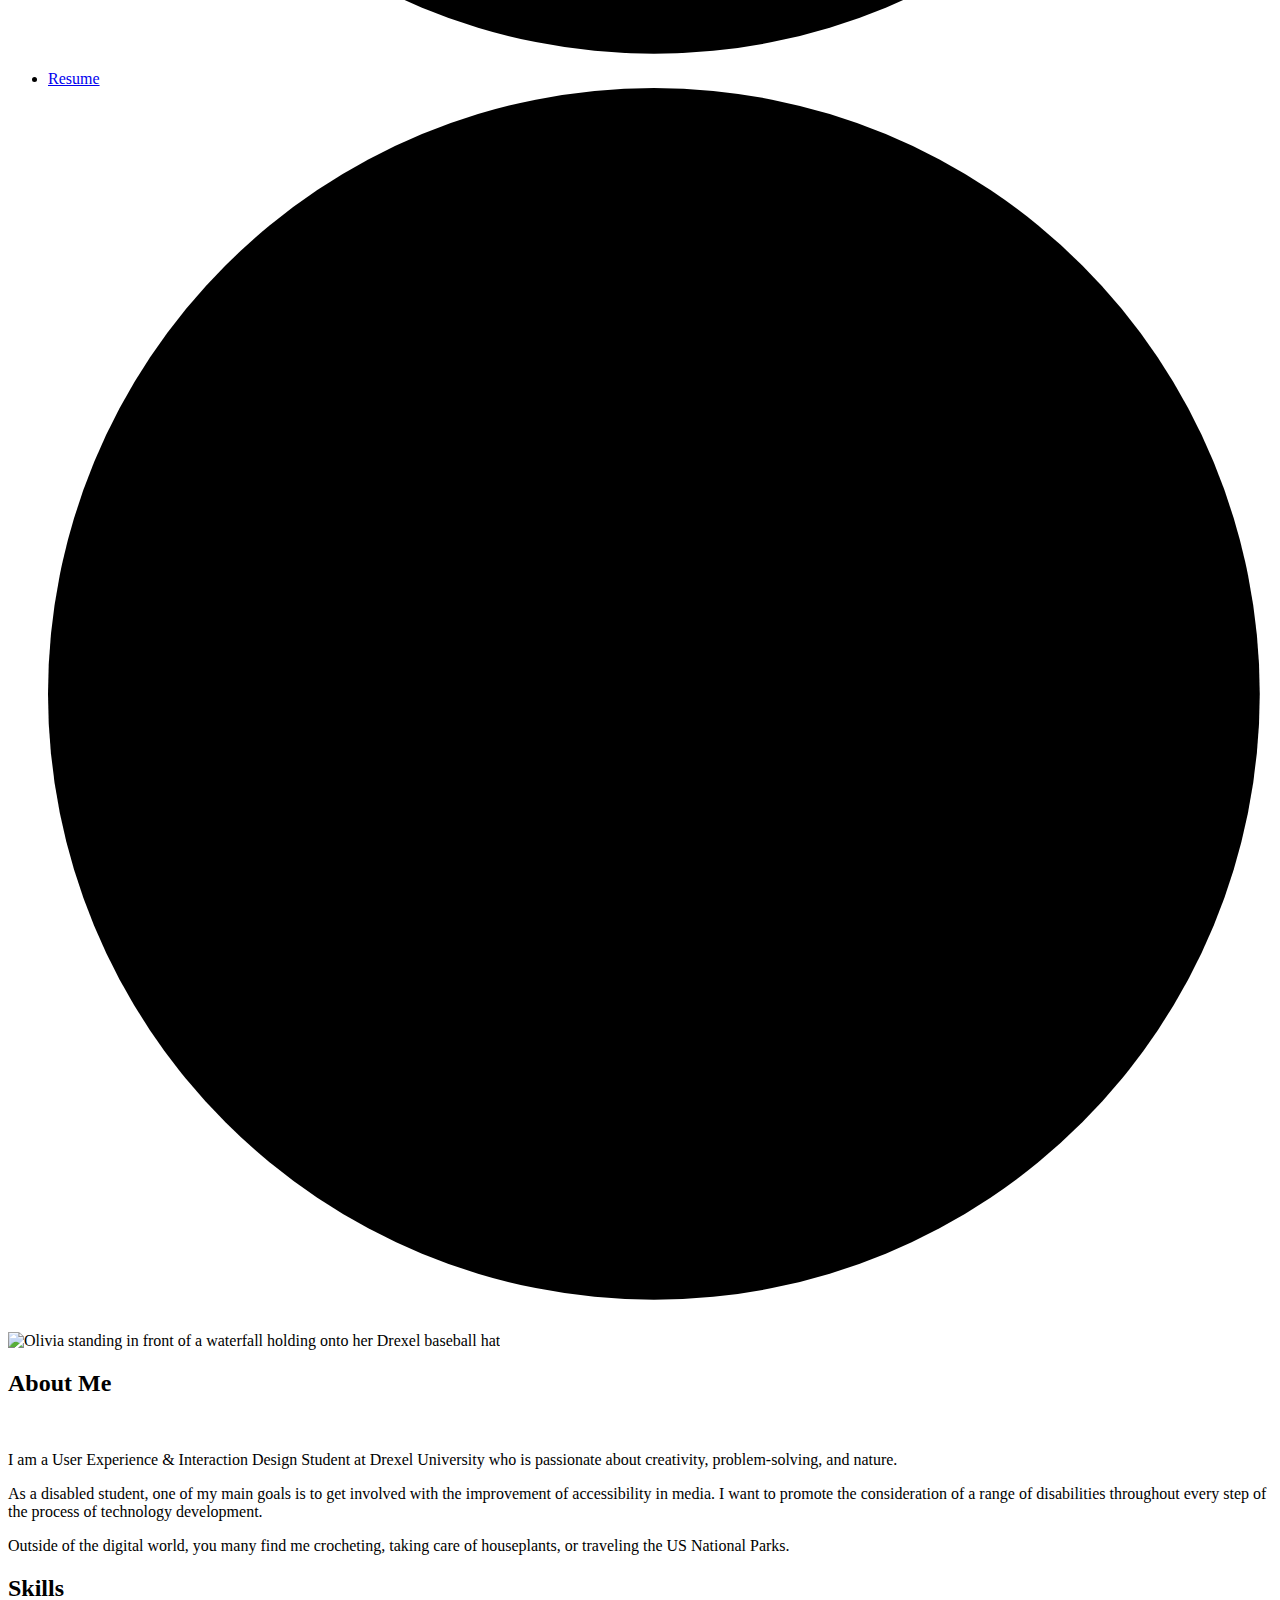
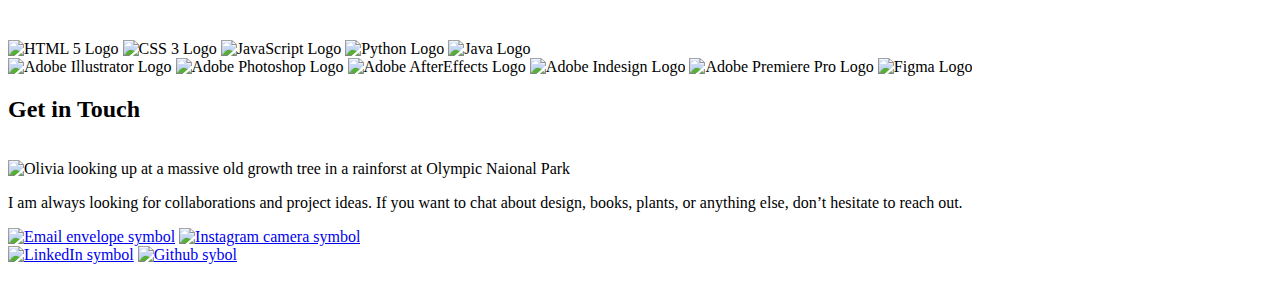
==== commit b6220fc2: "Polishing updates" ====
--- a/about.html
+++ b/about.html
@@ -9,6 +9,7 @@
 </head>
 <body>
     <header>
+        
         <nav>
             <div class="overlay">
                 <label for="toggle">
@@ -96,6 +97,7 @@
                     </li>
             </ul>
         </nav>
+
         <div class="common-header">
             <img class="long-img" src="images/about/Olivia-About-Banner-Small-Rounded.png" alt="Olivia standing in front of a waterfall holding onto her Drexel baseball hat">
             <div class="page-title">
@@ -104,10 +106,11 @@
                 <img class="black-to-light-orange" src="images/Edge-Circle.svg" alt="">
             </div>
         </div>
+
     </header>
 
     <main>
-        <section>
+        <section id="about-info">
             <p>
                 I am a User Experience & Interaction Design Student at Drexel University who is passionate about creativity, problem-solving, and nature.
             </p>
@@ -115,11 +118,11 @@
                 As a disabled student, one of my main goals is to get involved with the improvement of accessibility in media. I want to promote the consideration of a range of disabilities throughout every step of the process of technology development. 
             </p>
             <p>
-                Outside of my outside of the digital world, you many find me crocheting, taking care of houseplants, or traveling the US National Parks.
+                Outside of the digital world, you many find me crocheting, taking care of houseplants, or traveling the US National Parks.
             </p>
         </section>
 
-        <section>
+        <section id="skill-icons">
             <div class="skill-title">
                 <h2 class="right-title">Skills</h2>
                 <img class="black-to-dark-orange skill-dot" src="images/Edge-Circle.svg" alt="">
@@ -141,7 +144,7 @@
             </div>
         </section>
 
-        <section>
+        <section id="in-touch">
             <div class="in-touch">
                 <div class="page-title">
                     <h2>Get in Touch</h2>
@@ -165,10 +168,11 @@
                 </div>
                 <img class="black-to-light-orange about-dot" src="images/Edge-Circle.svg" alt="">
             </div>
-        
         </section>
 
     </main>
+    <footer>
 
+    </footer>
 </body>
 </html>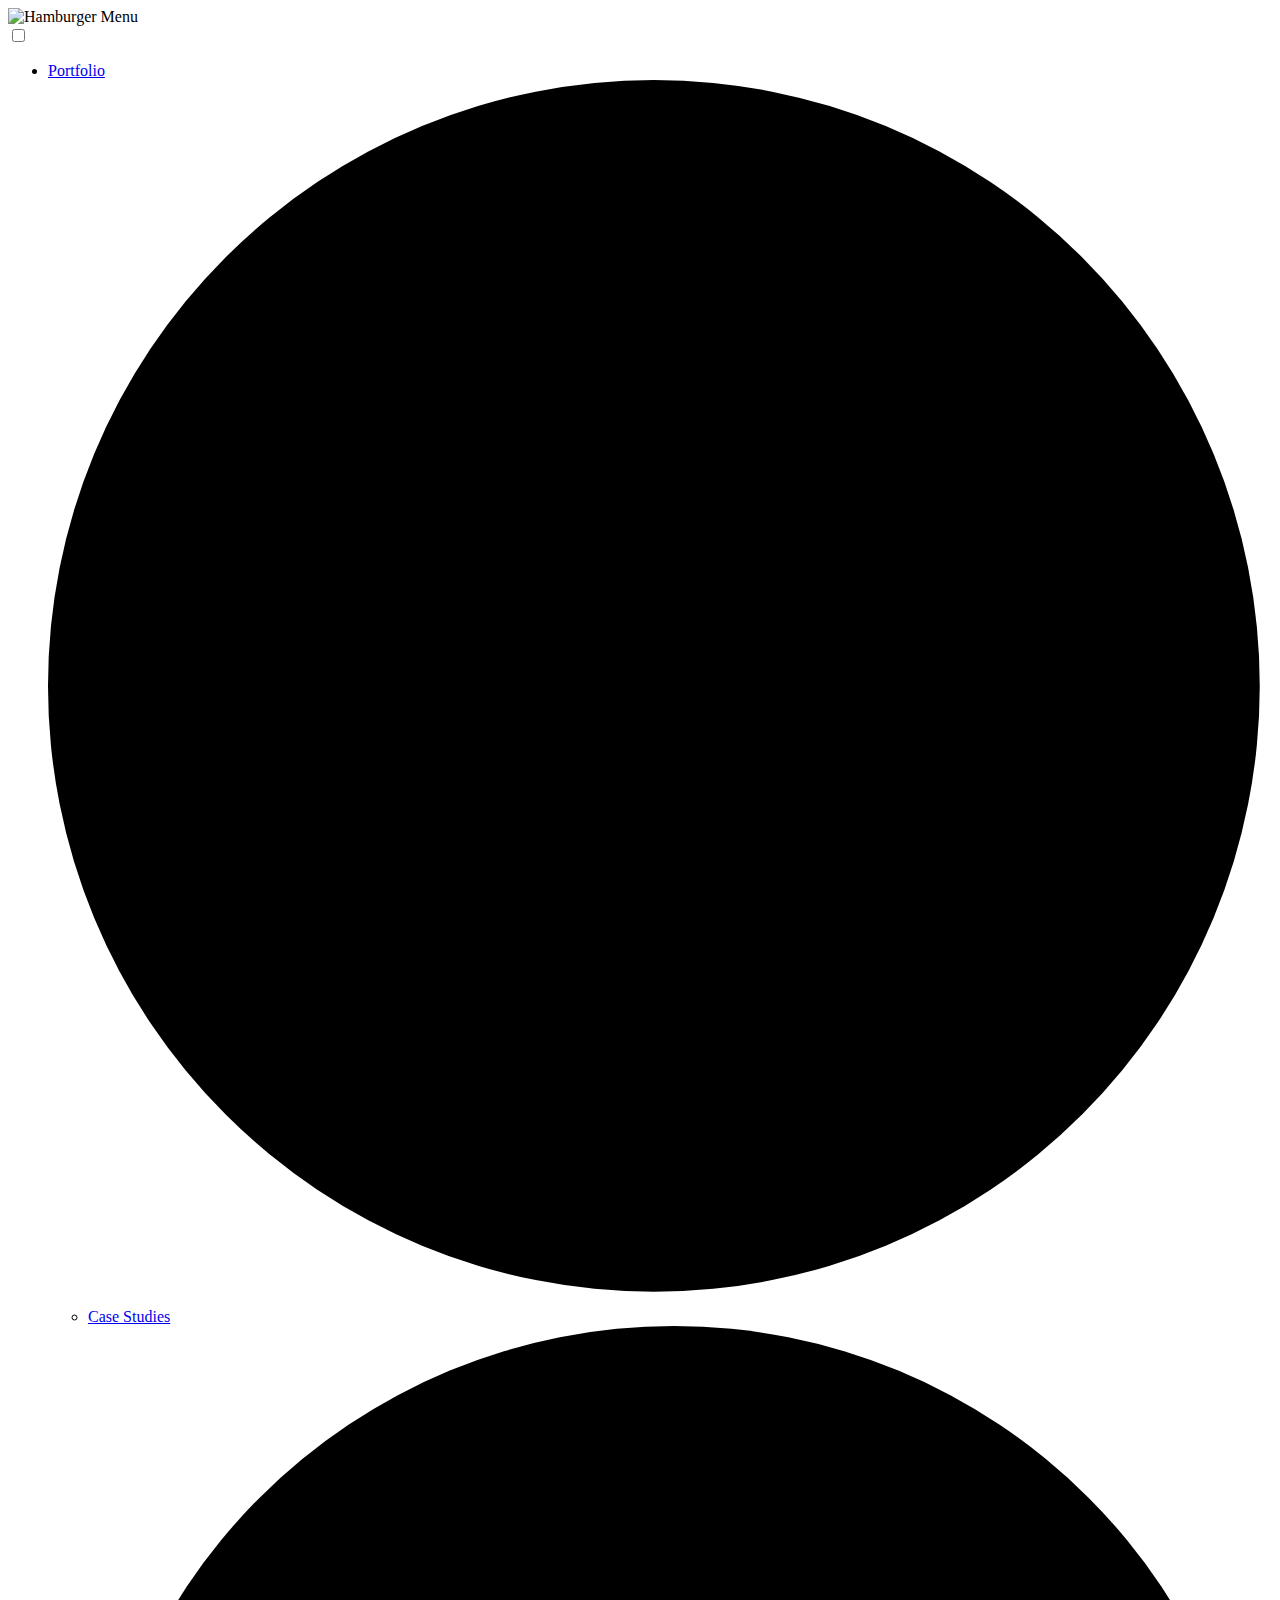
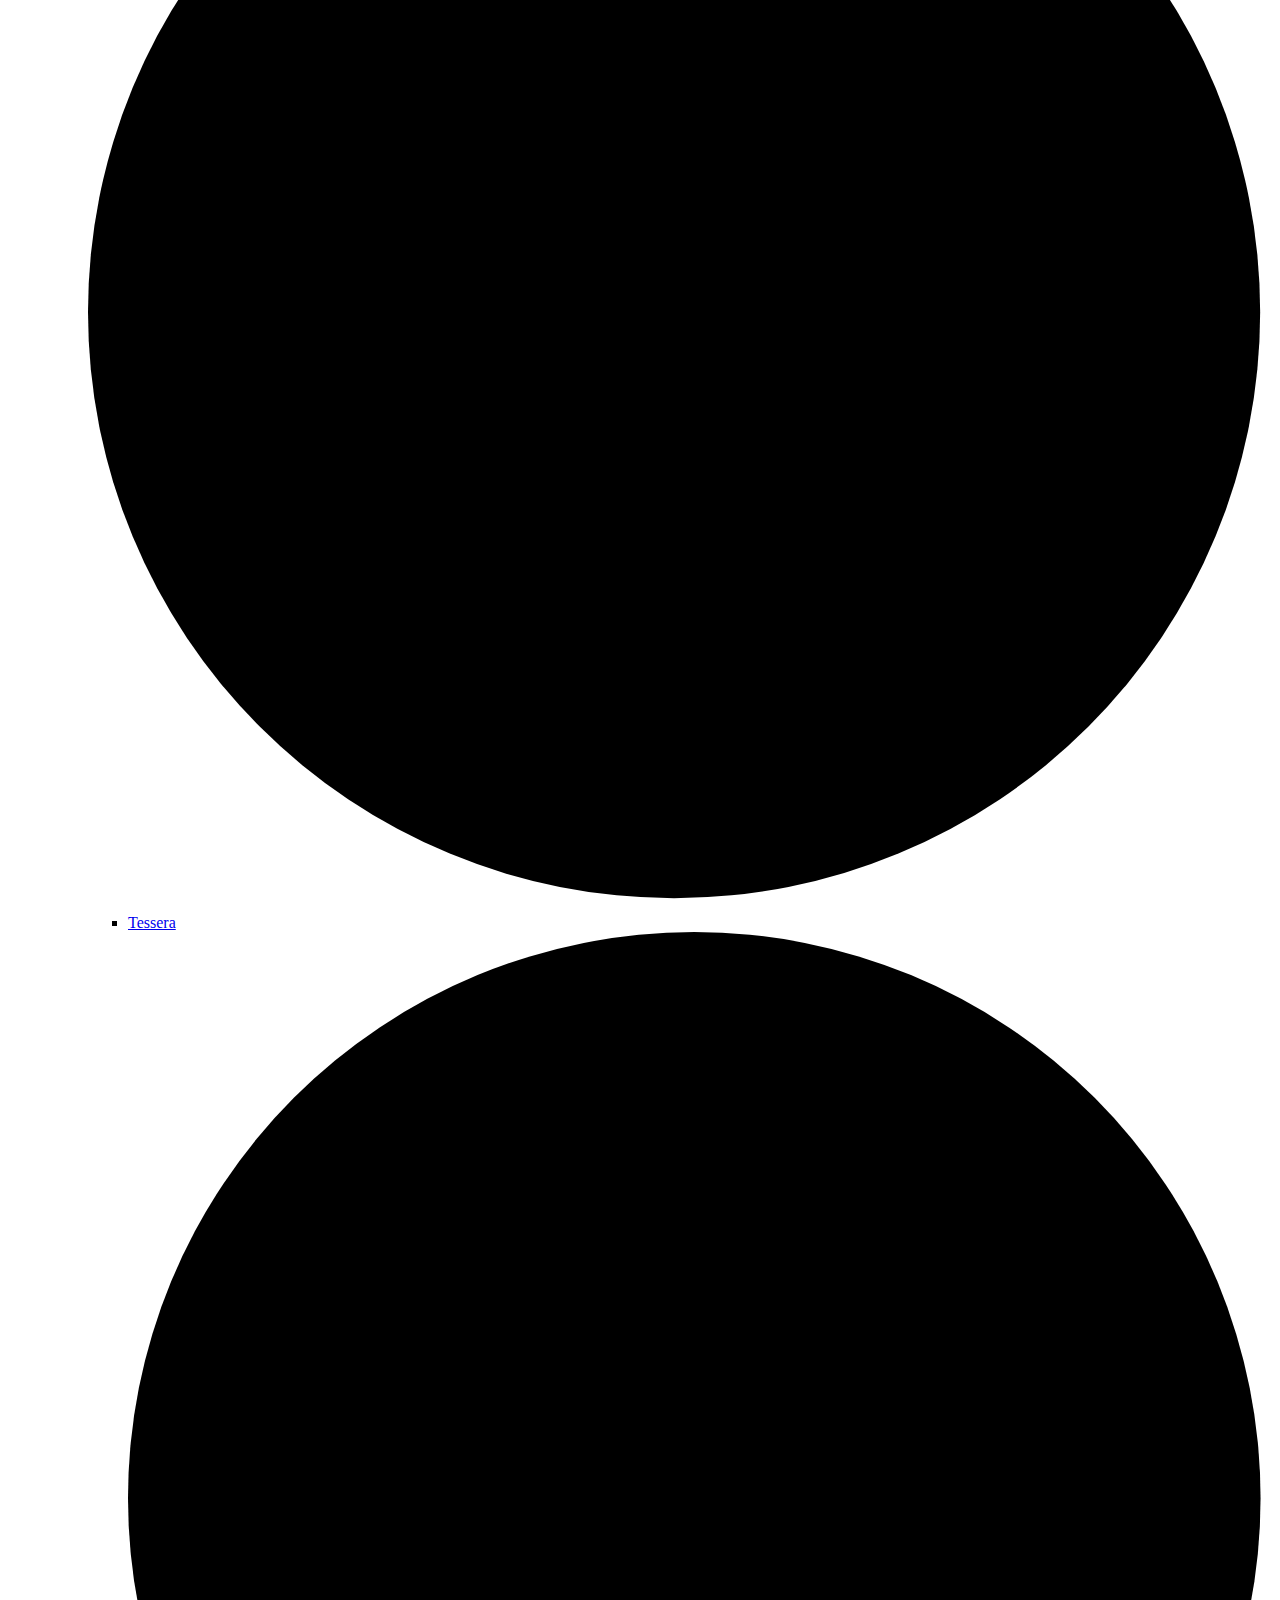
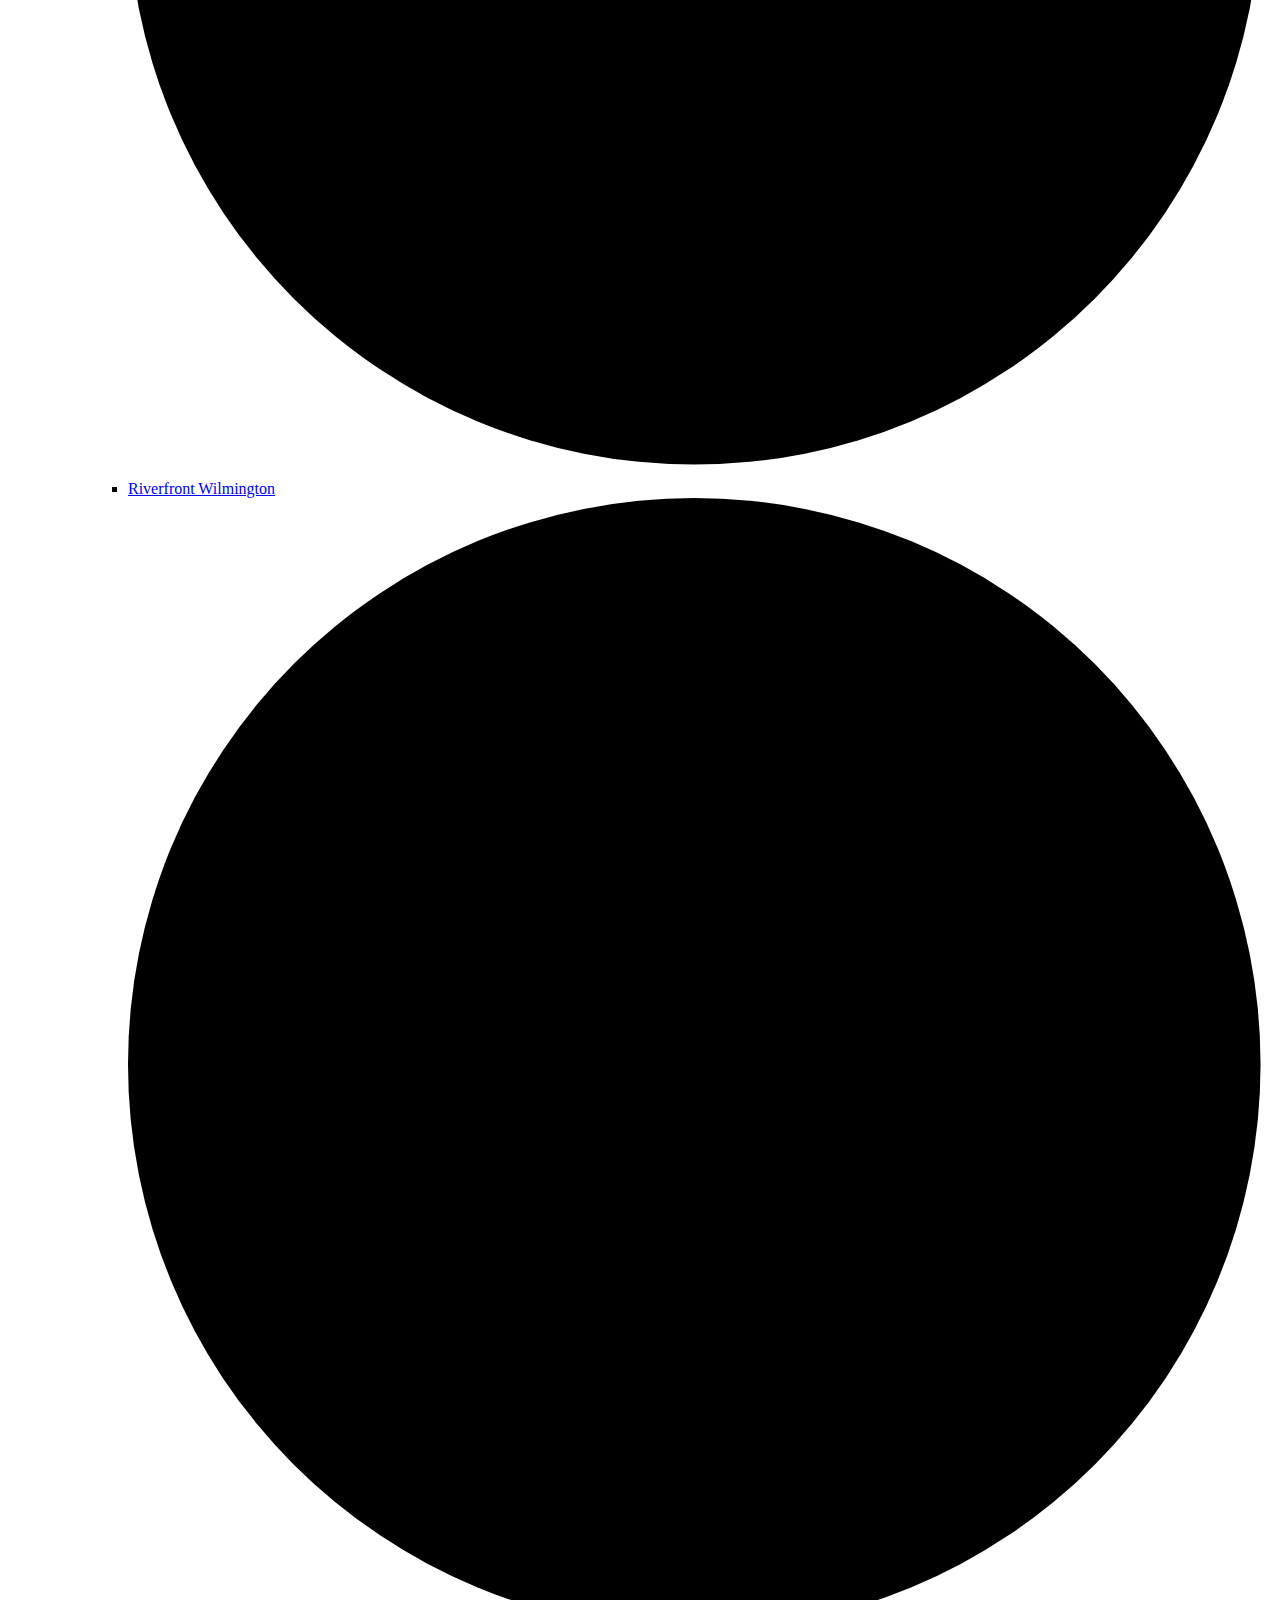
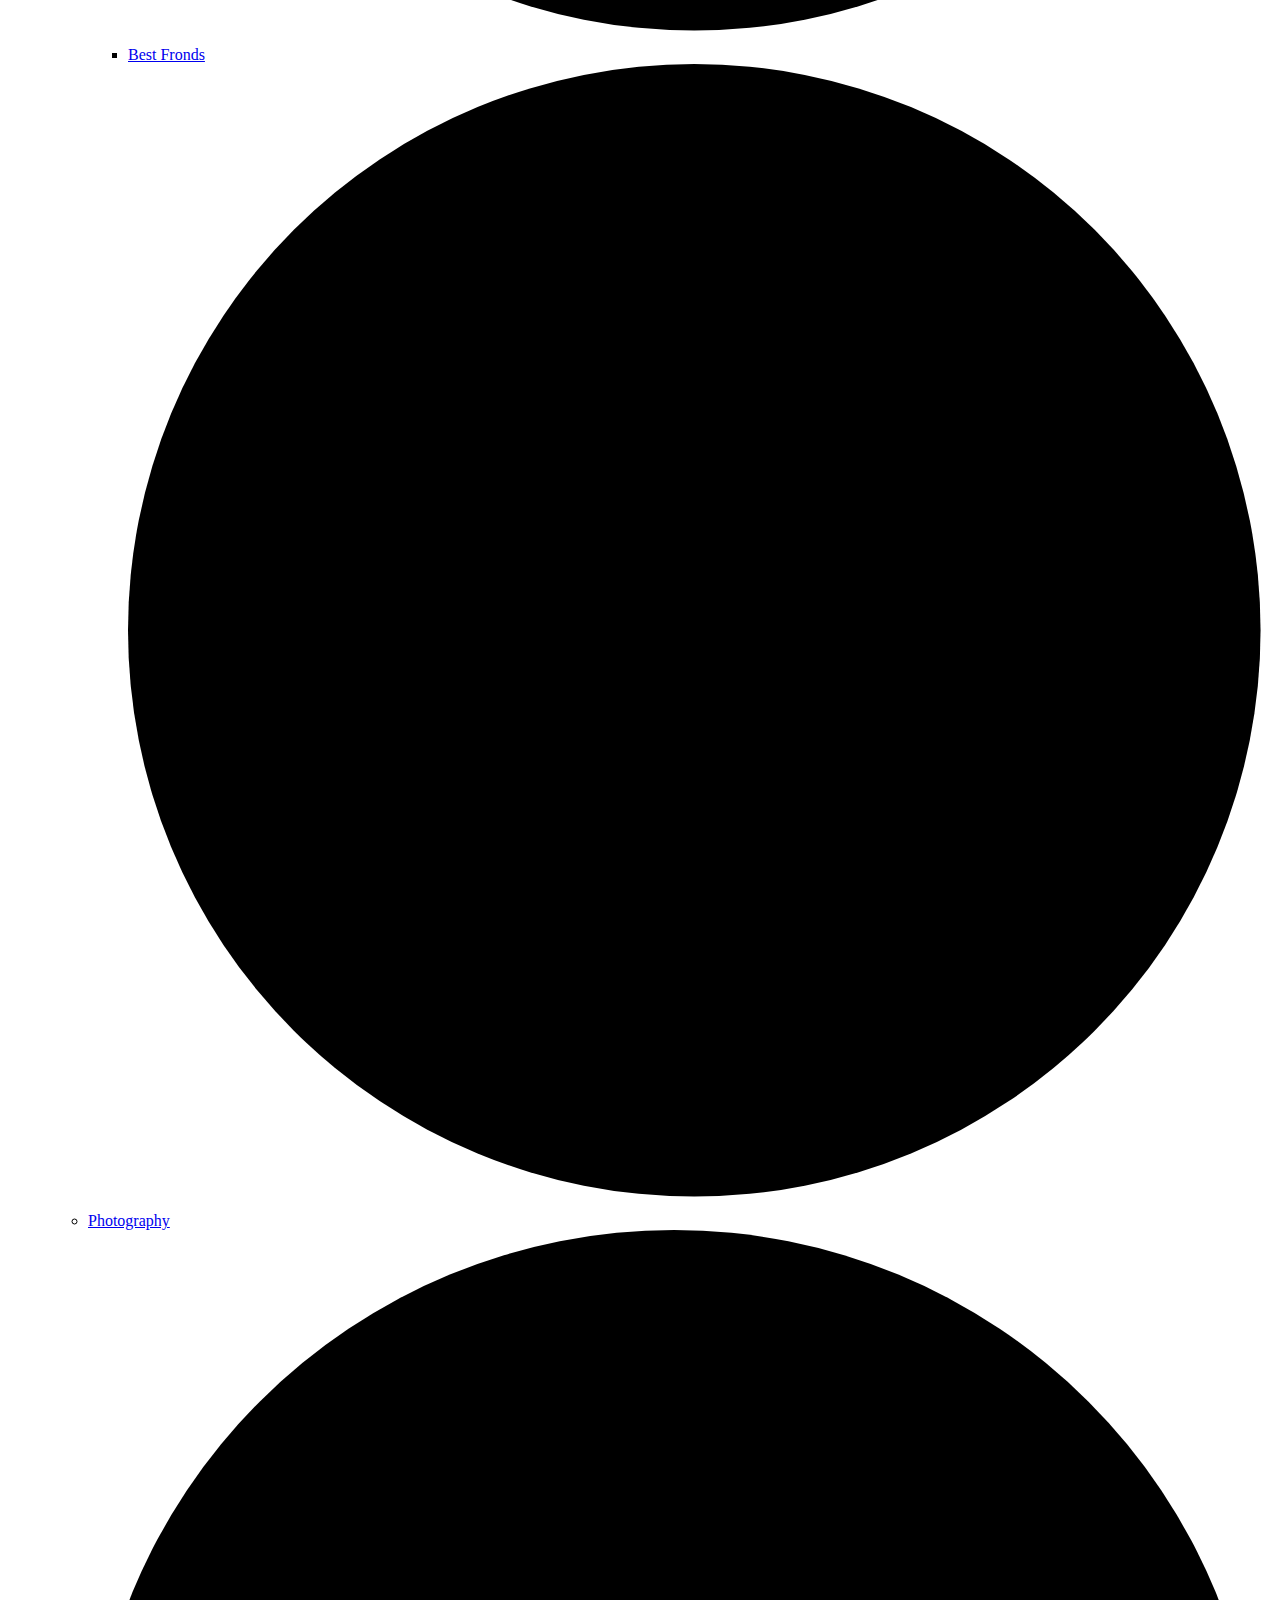
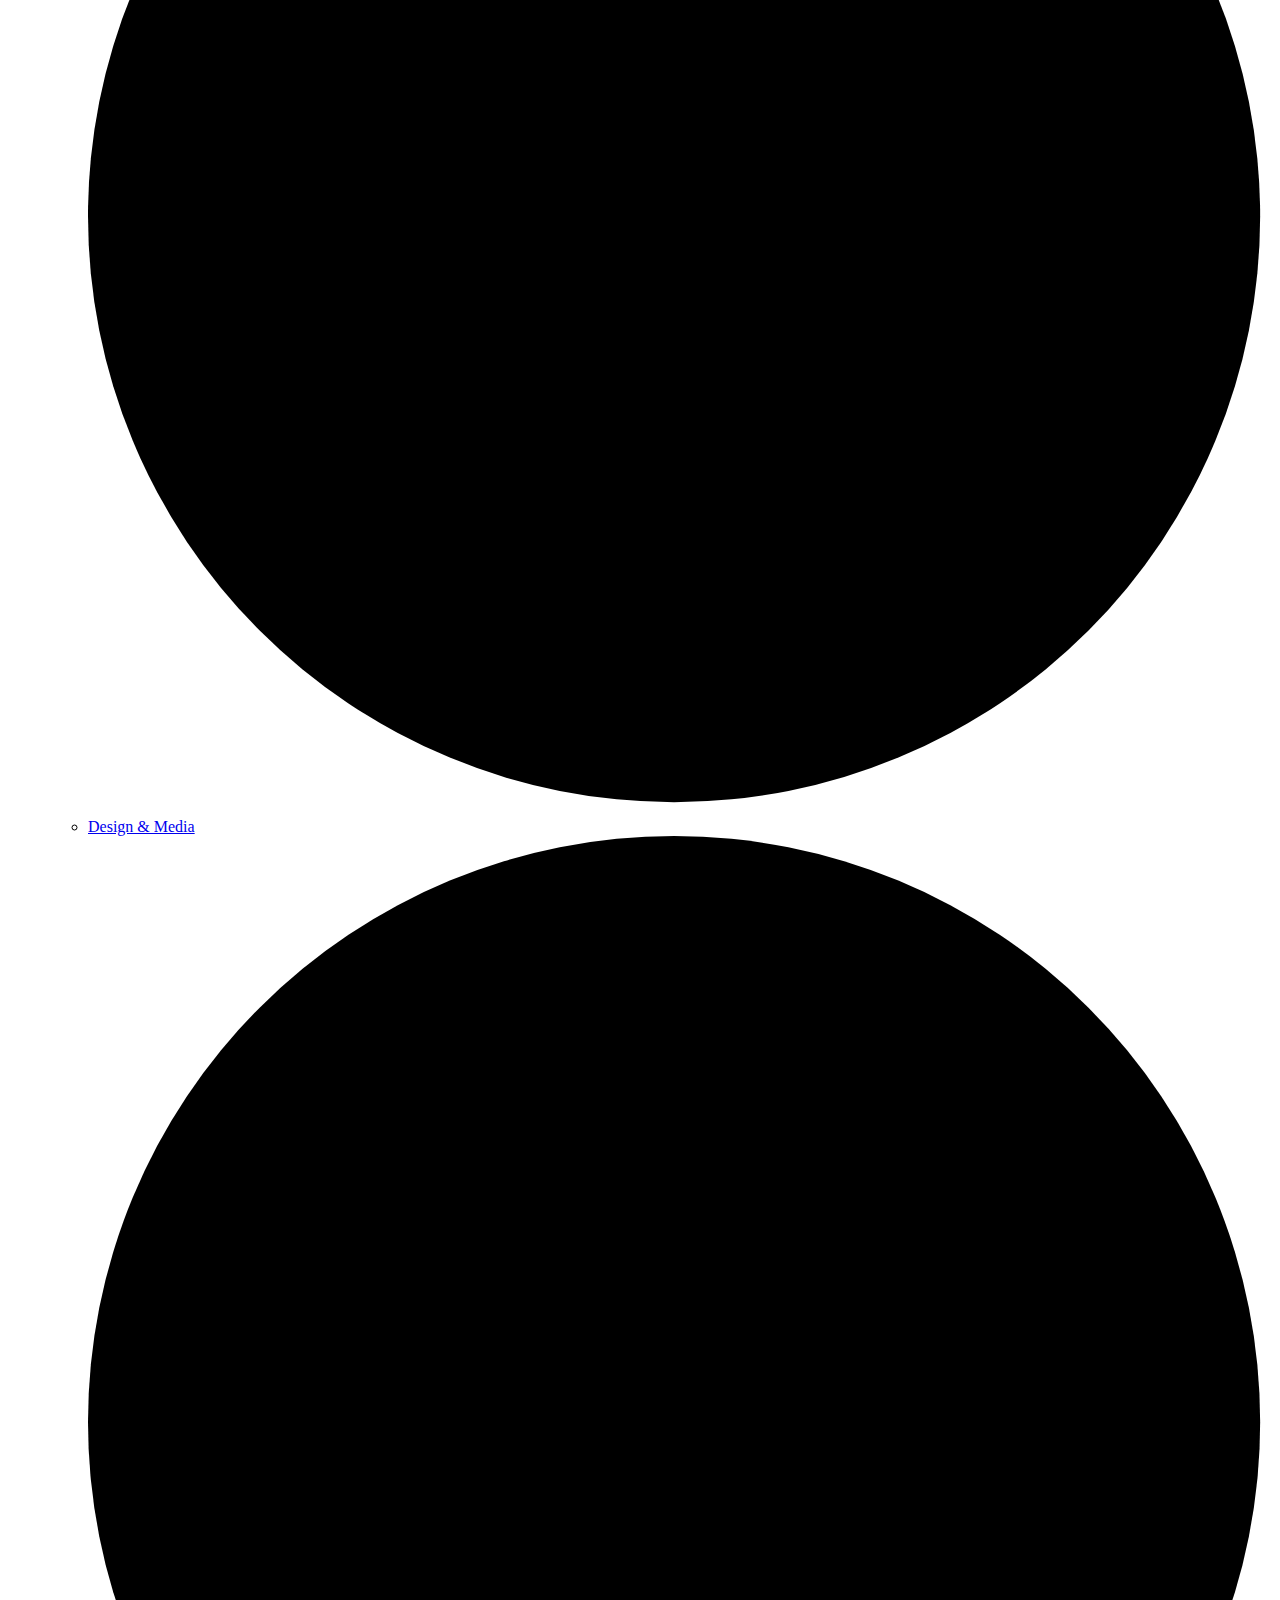
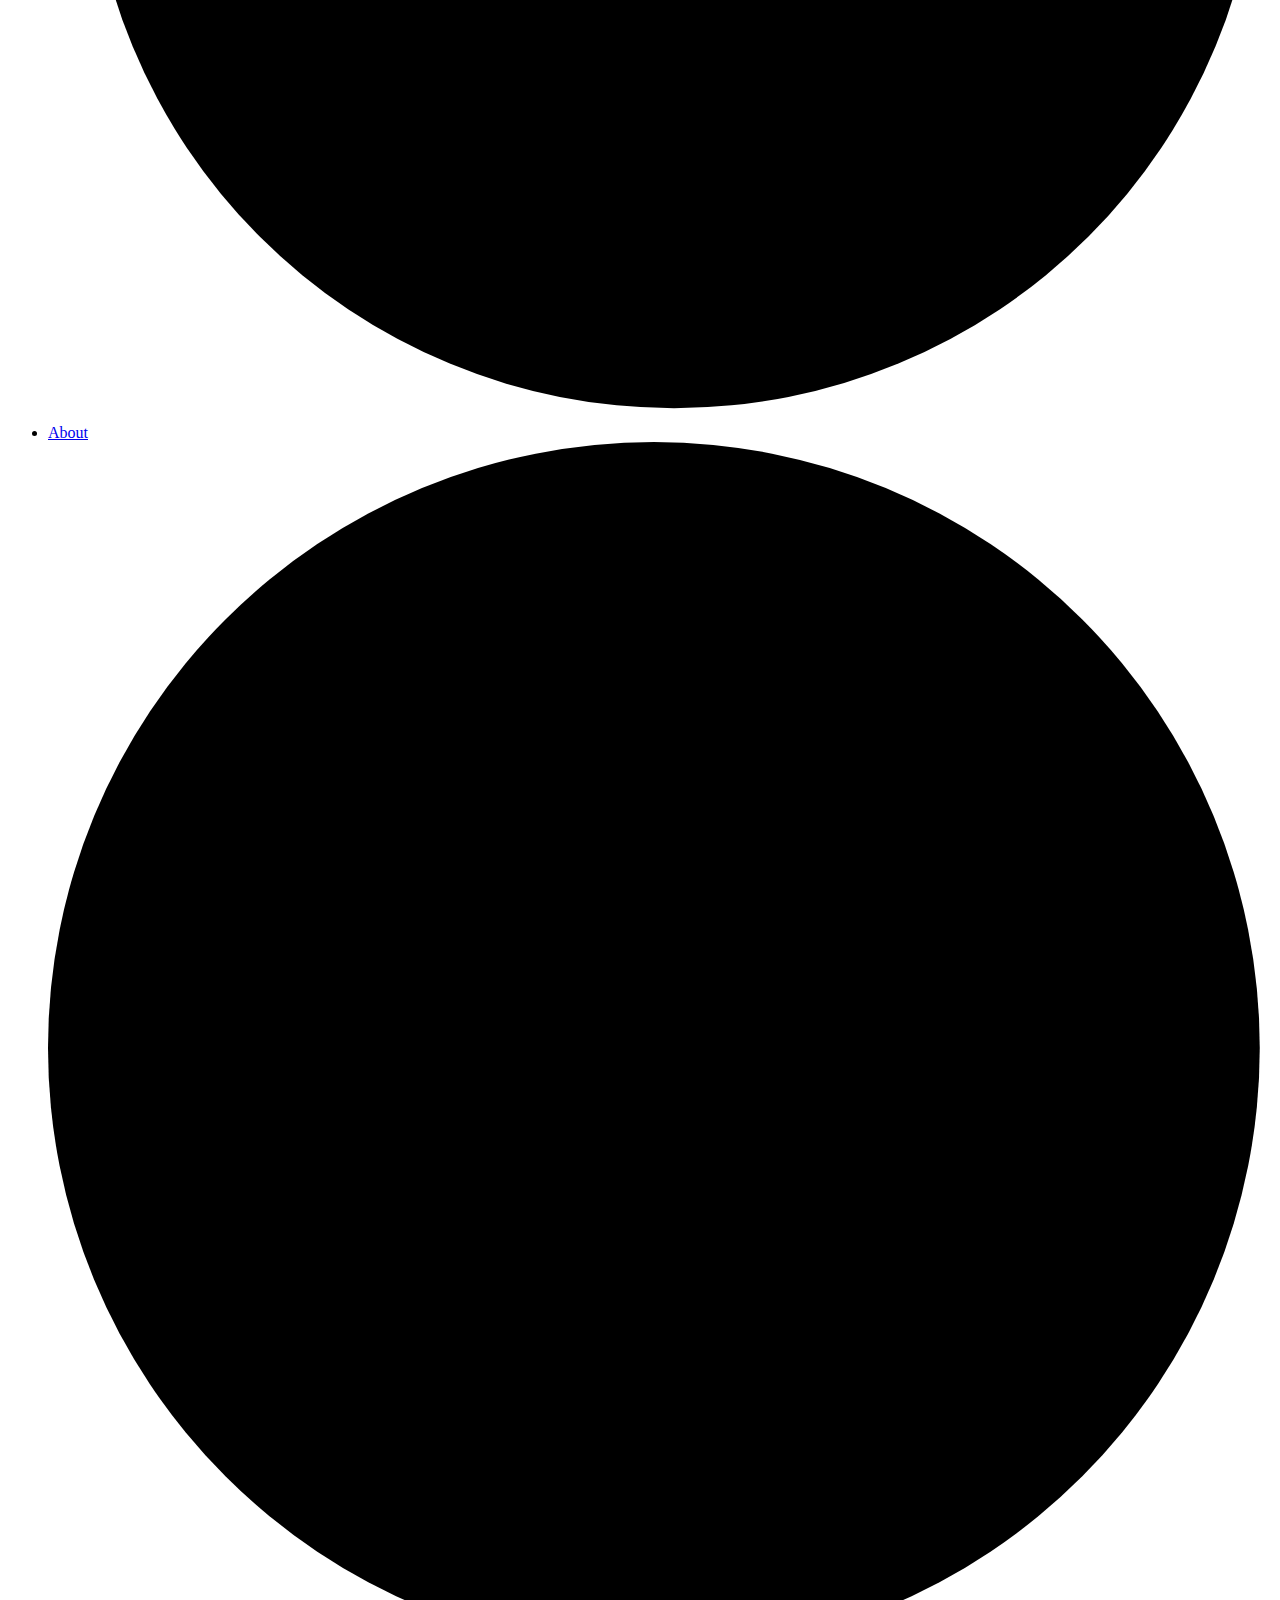
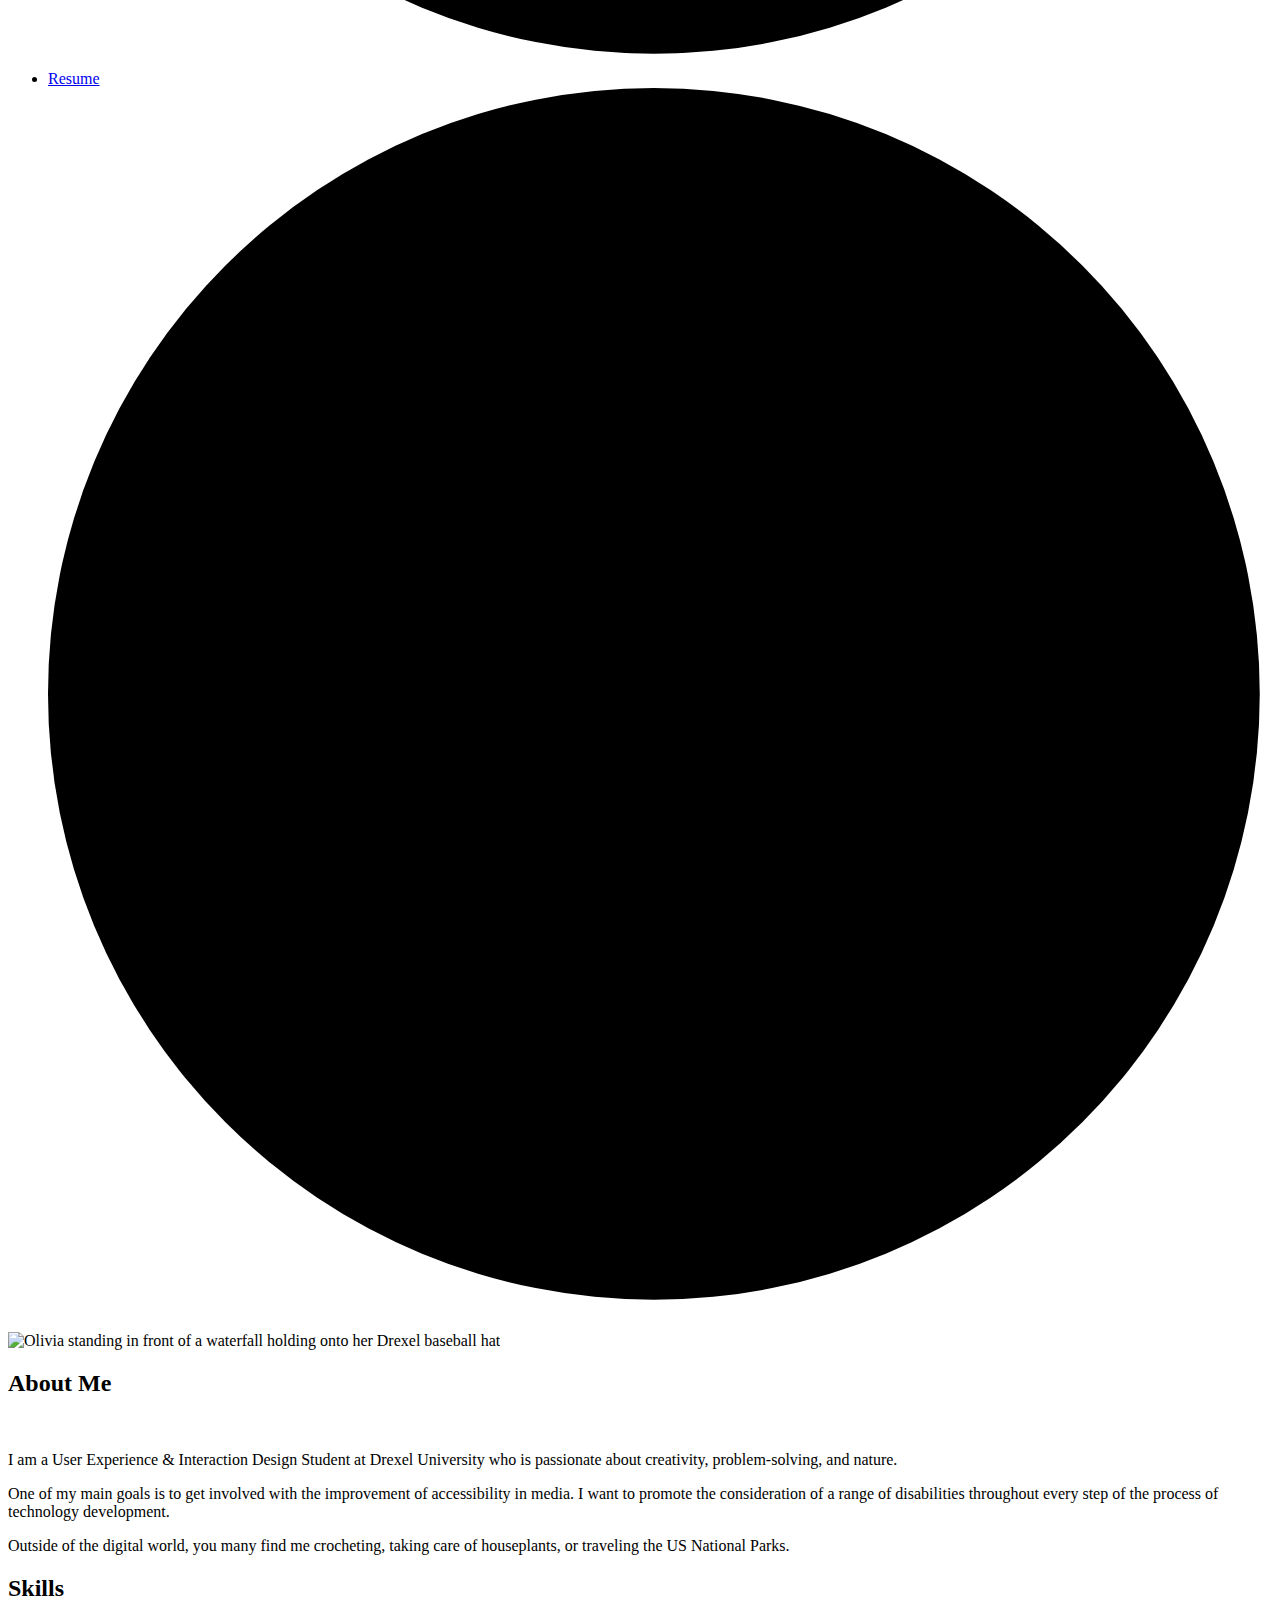
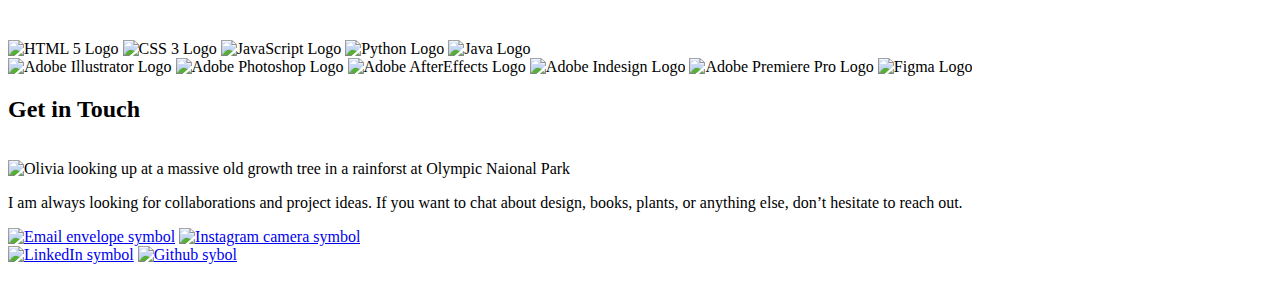
==== commit ceb8dd91: "Minor Updates" ====
--- a/about.html
+++ b/about.html
@@ -115,7 +115,7 @@
                 I am a User Experience & Interaction Design Student at Drexel University who is passionate about creativity, problem-solving, and nature.
             </p>
             <p>
-                As a disabled student, one of my main goals is to get involved with the improvement of accessibility in media. I want to promote the consideration of a range of disabilities throughout every step of the process of technology development. 
+                One of my main goals is to get involved with the improvement of accessibility in media. I want to promote the consideration of a range of disabilities throughout every step of the process of technology development. 
             </p>
             <p>
                 Outside of the digital world, you many find me crocheting, taking care of houseplants, or traveling the US National Parks.
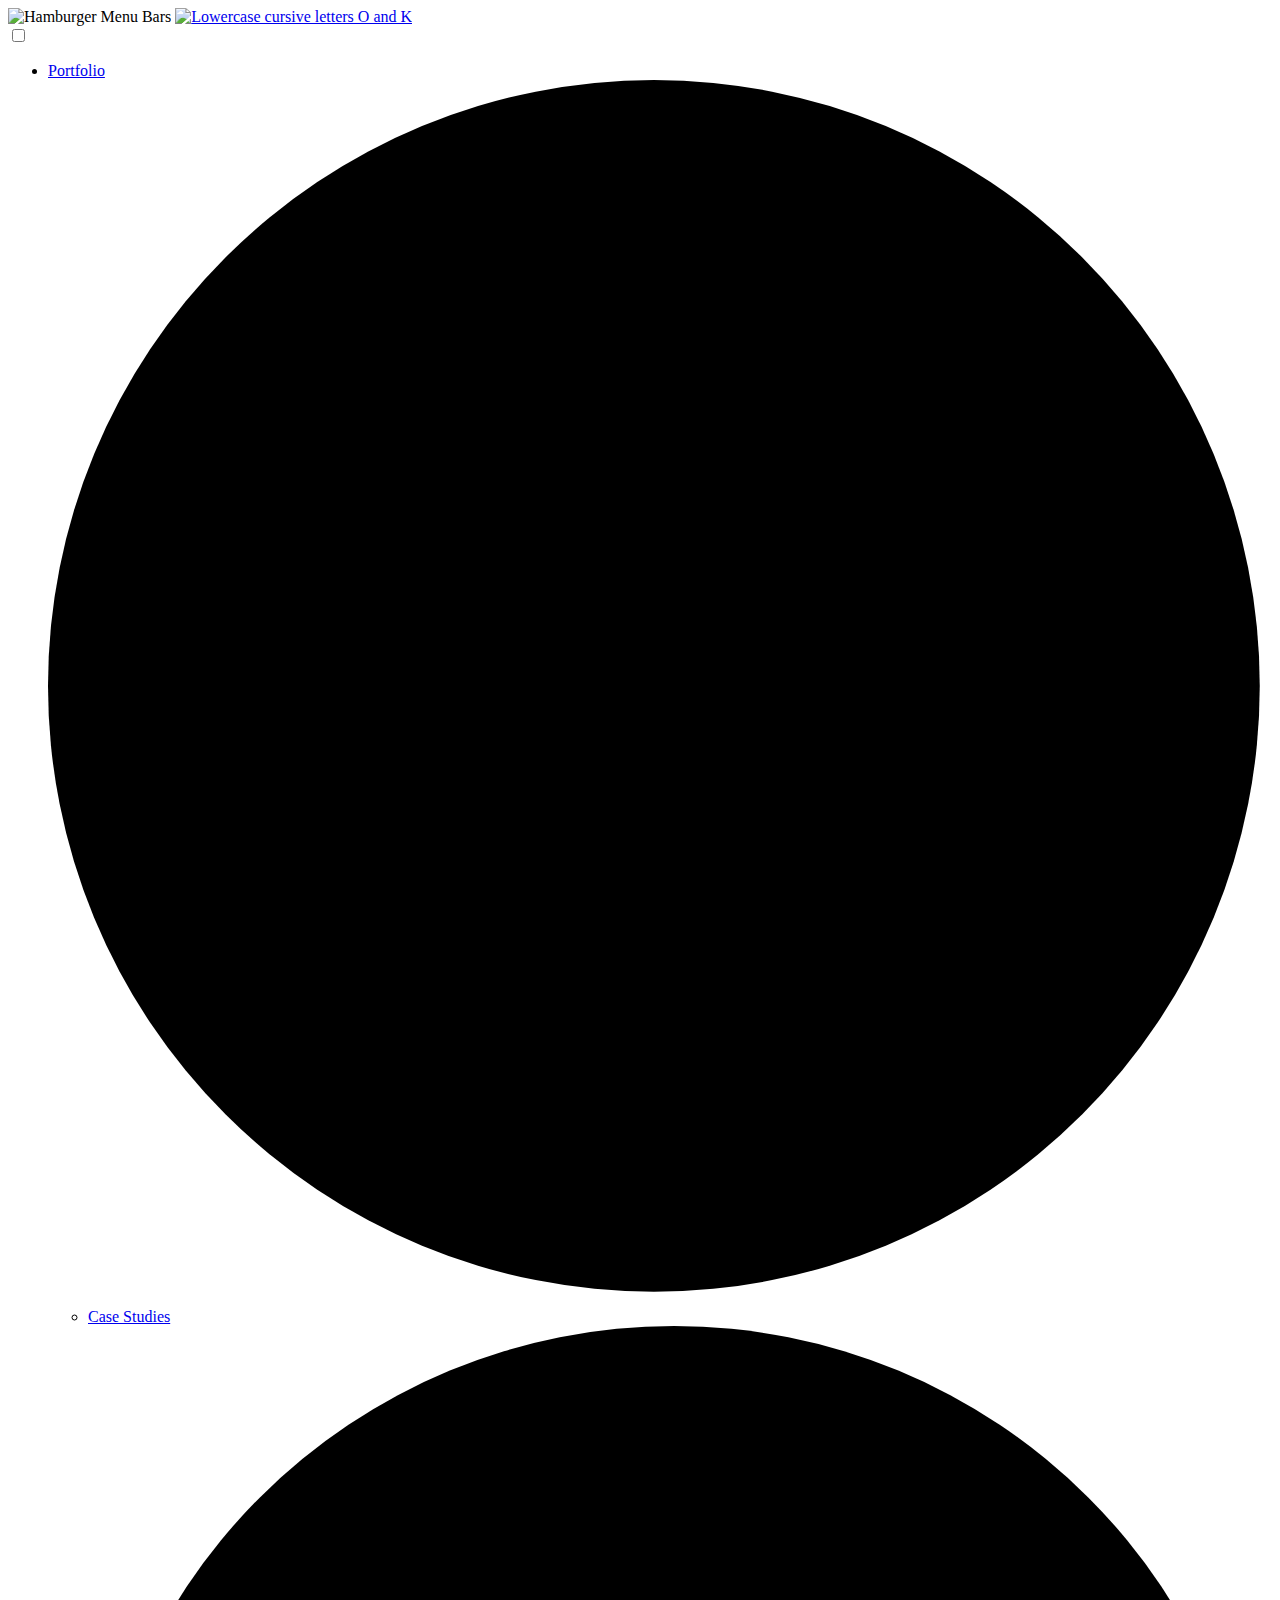
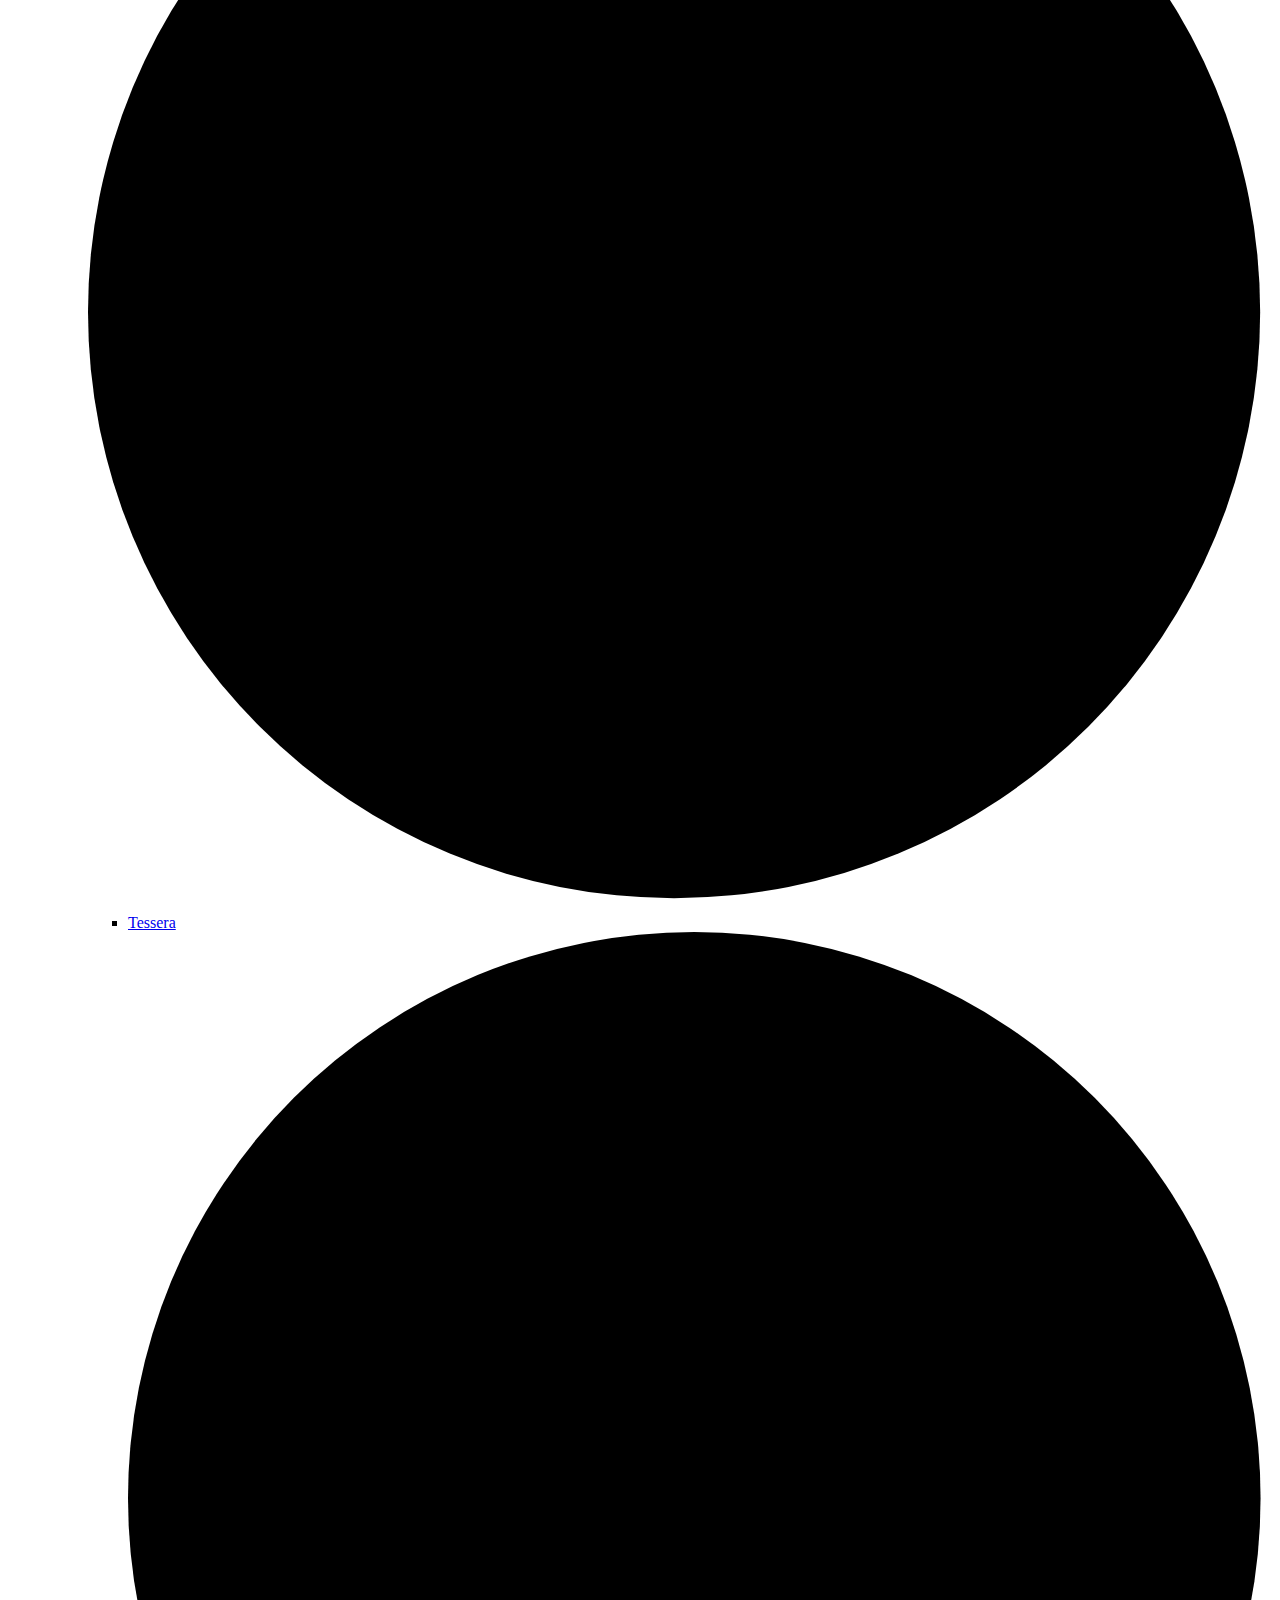
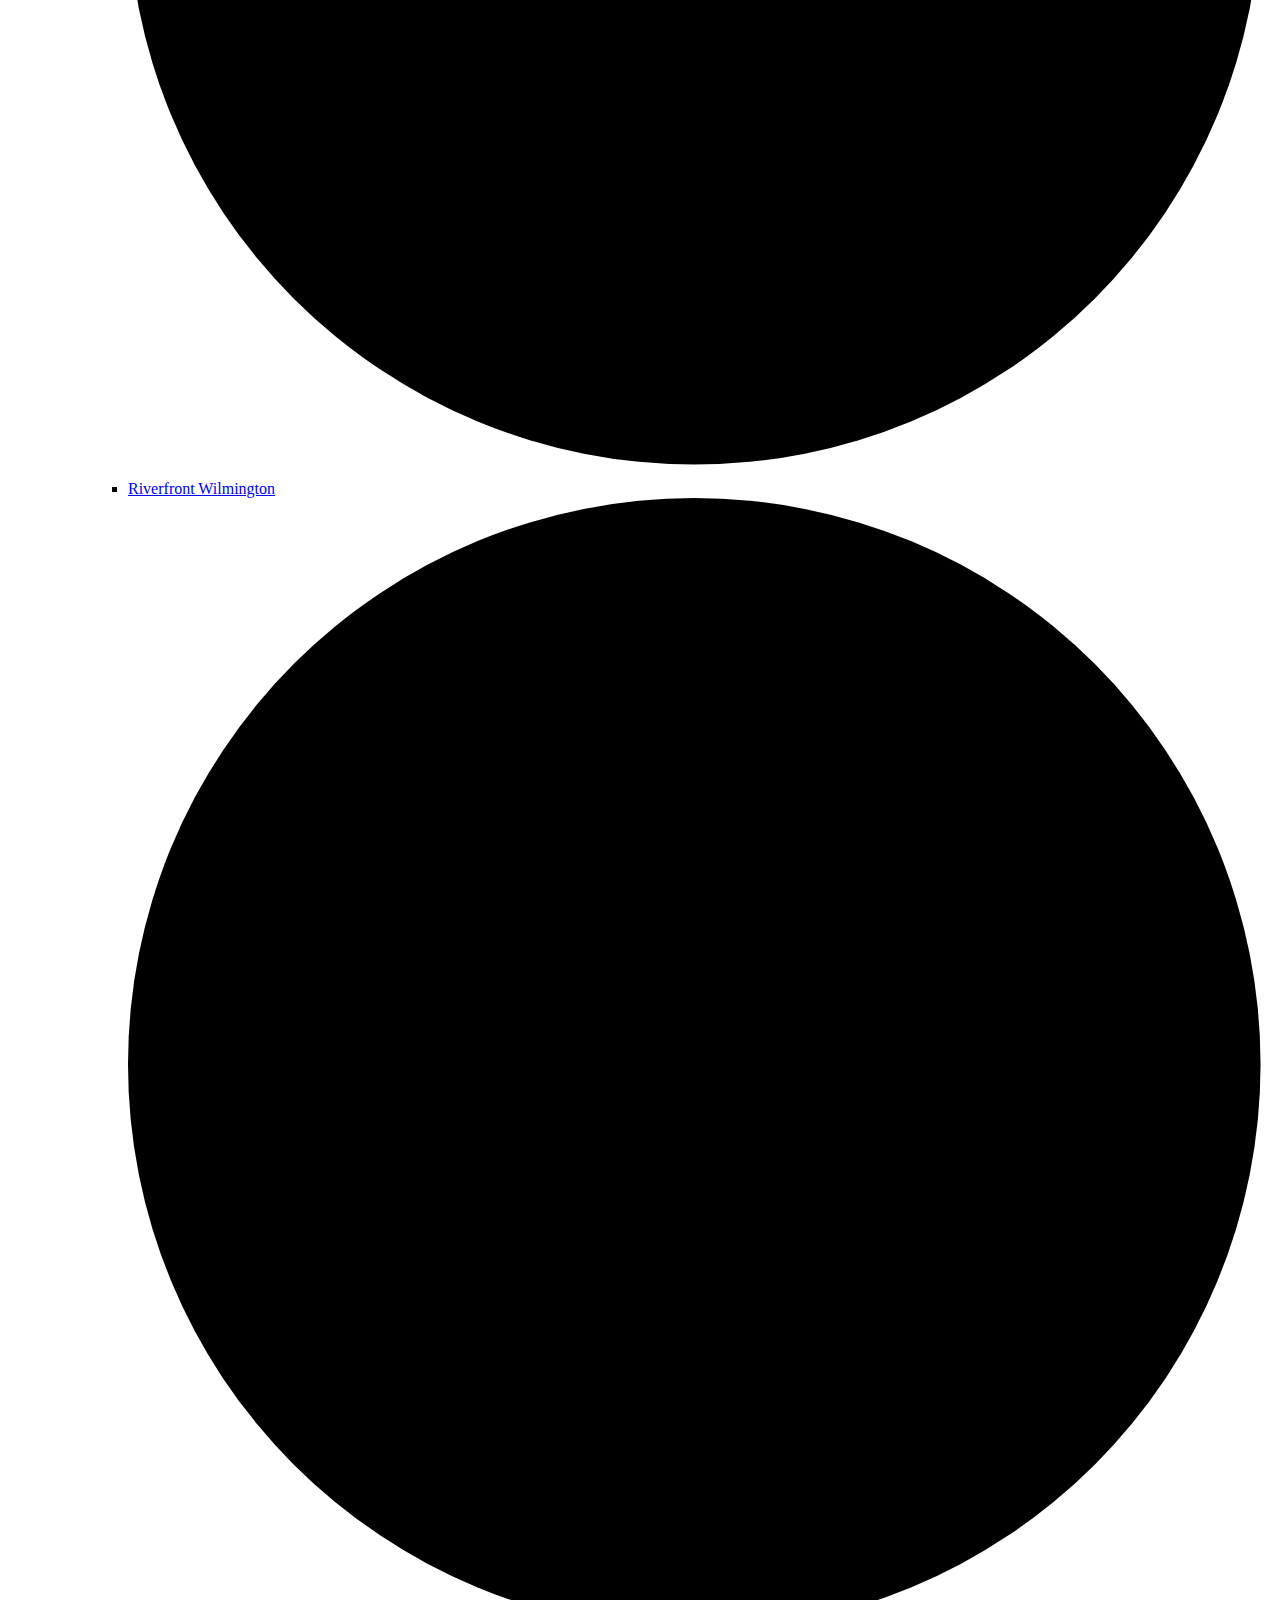
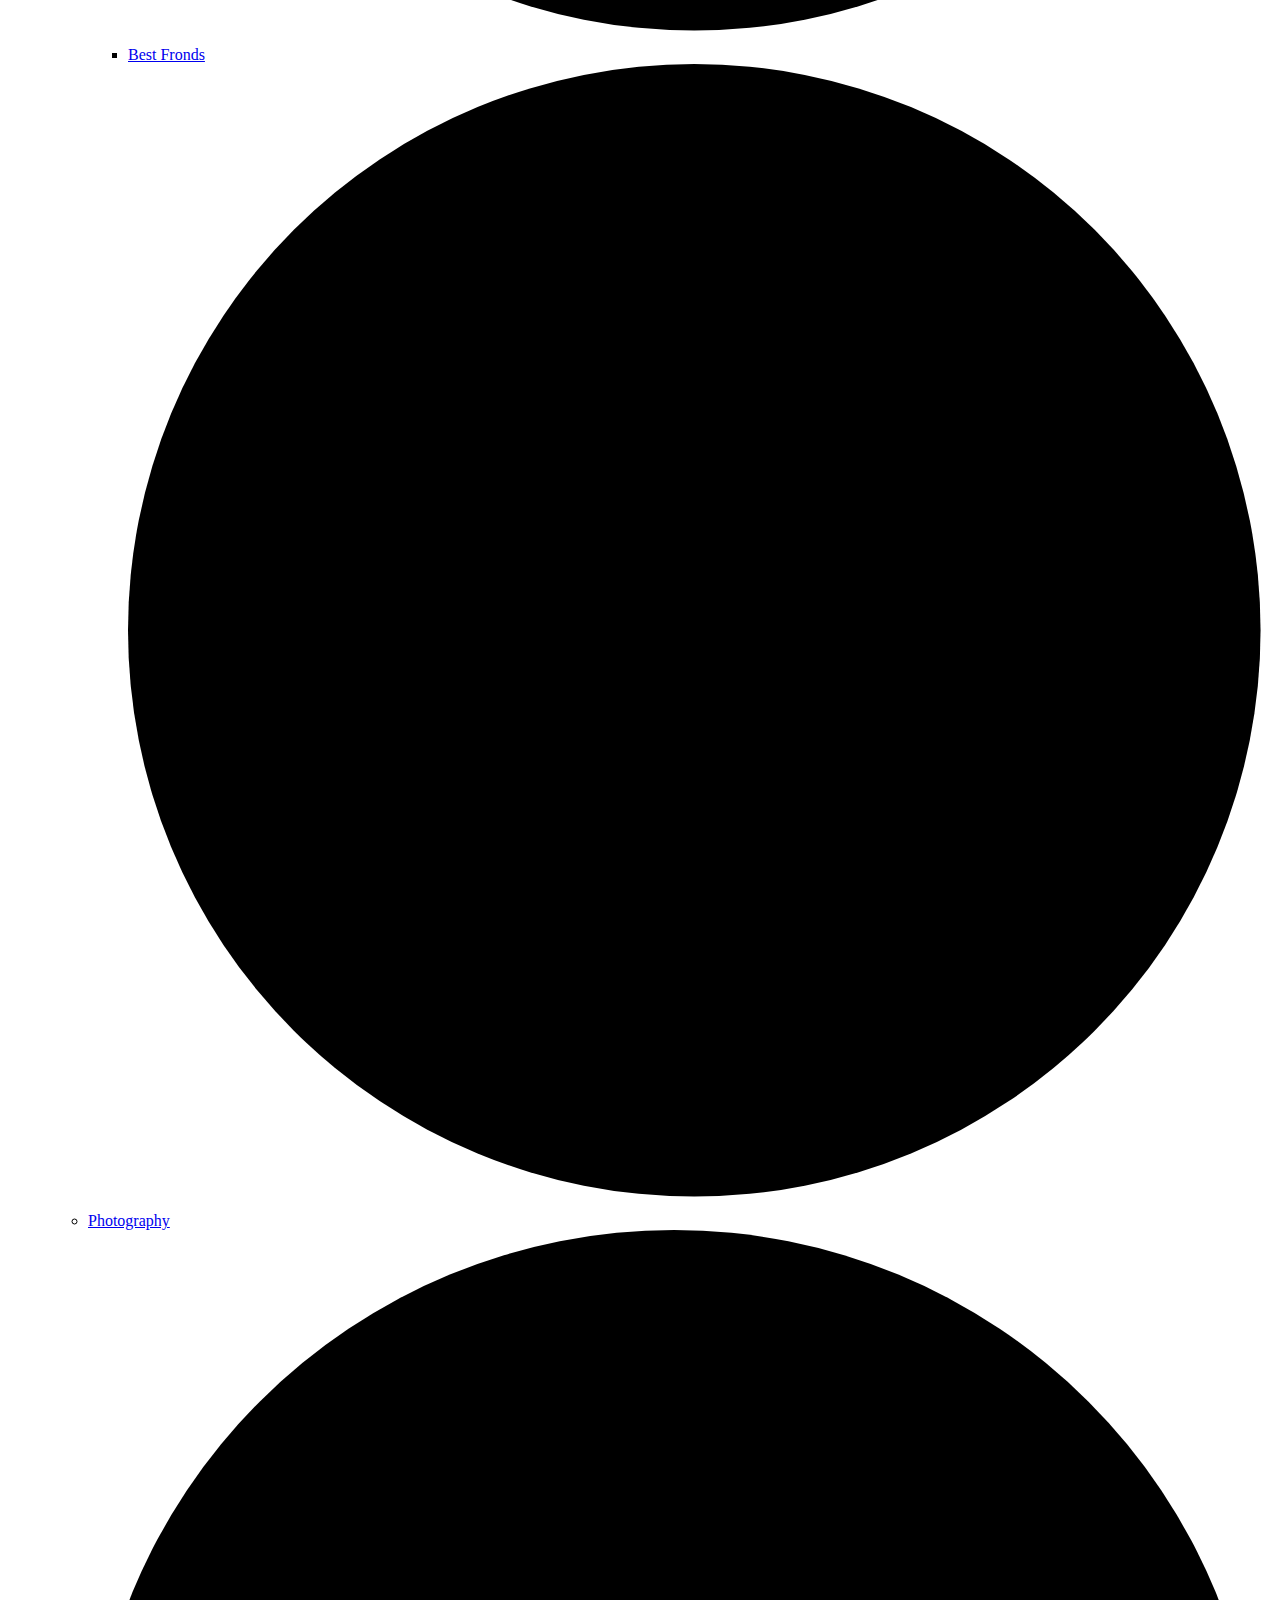
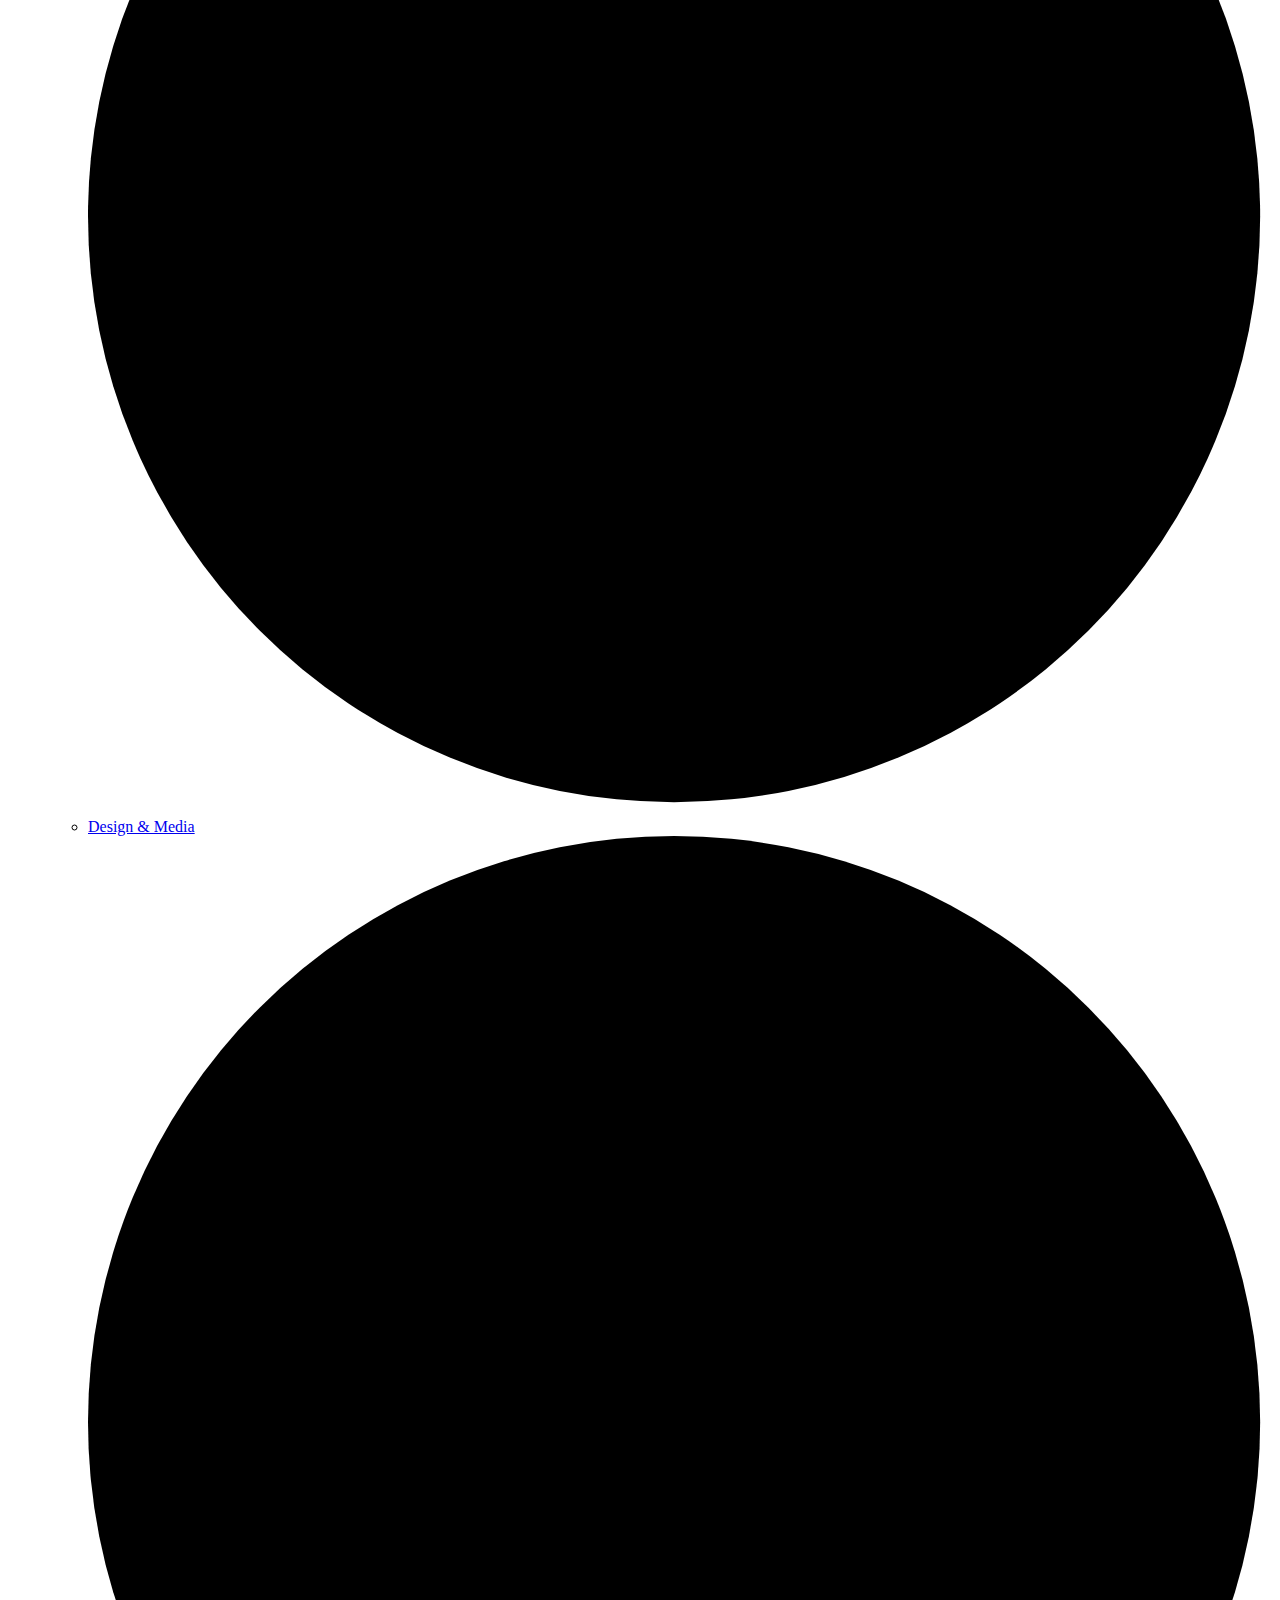
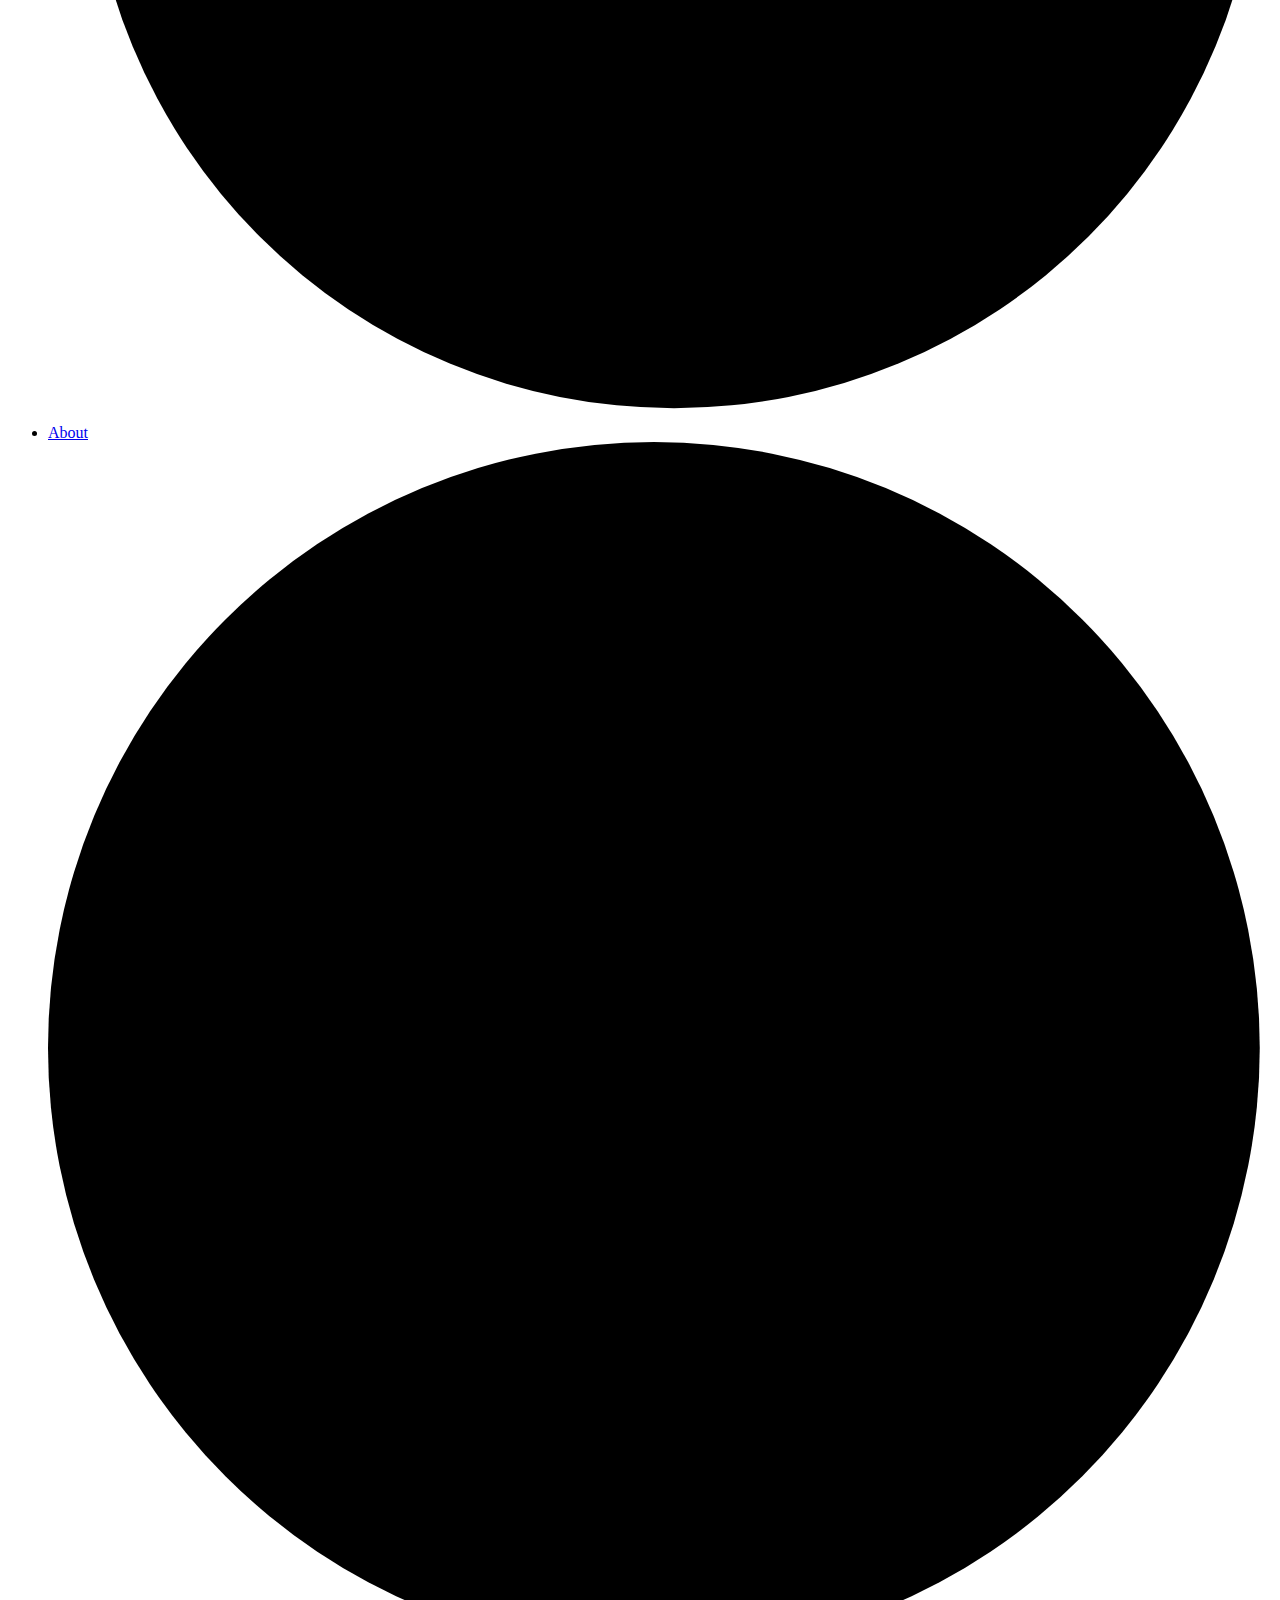
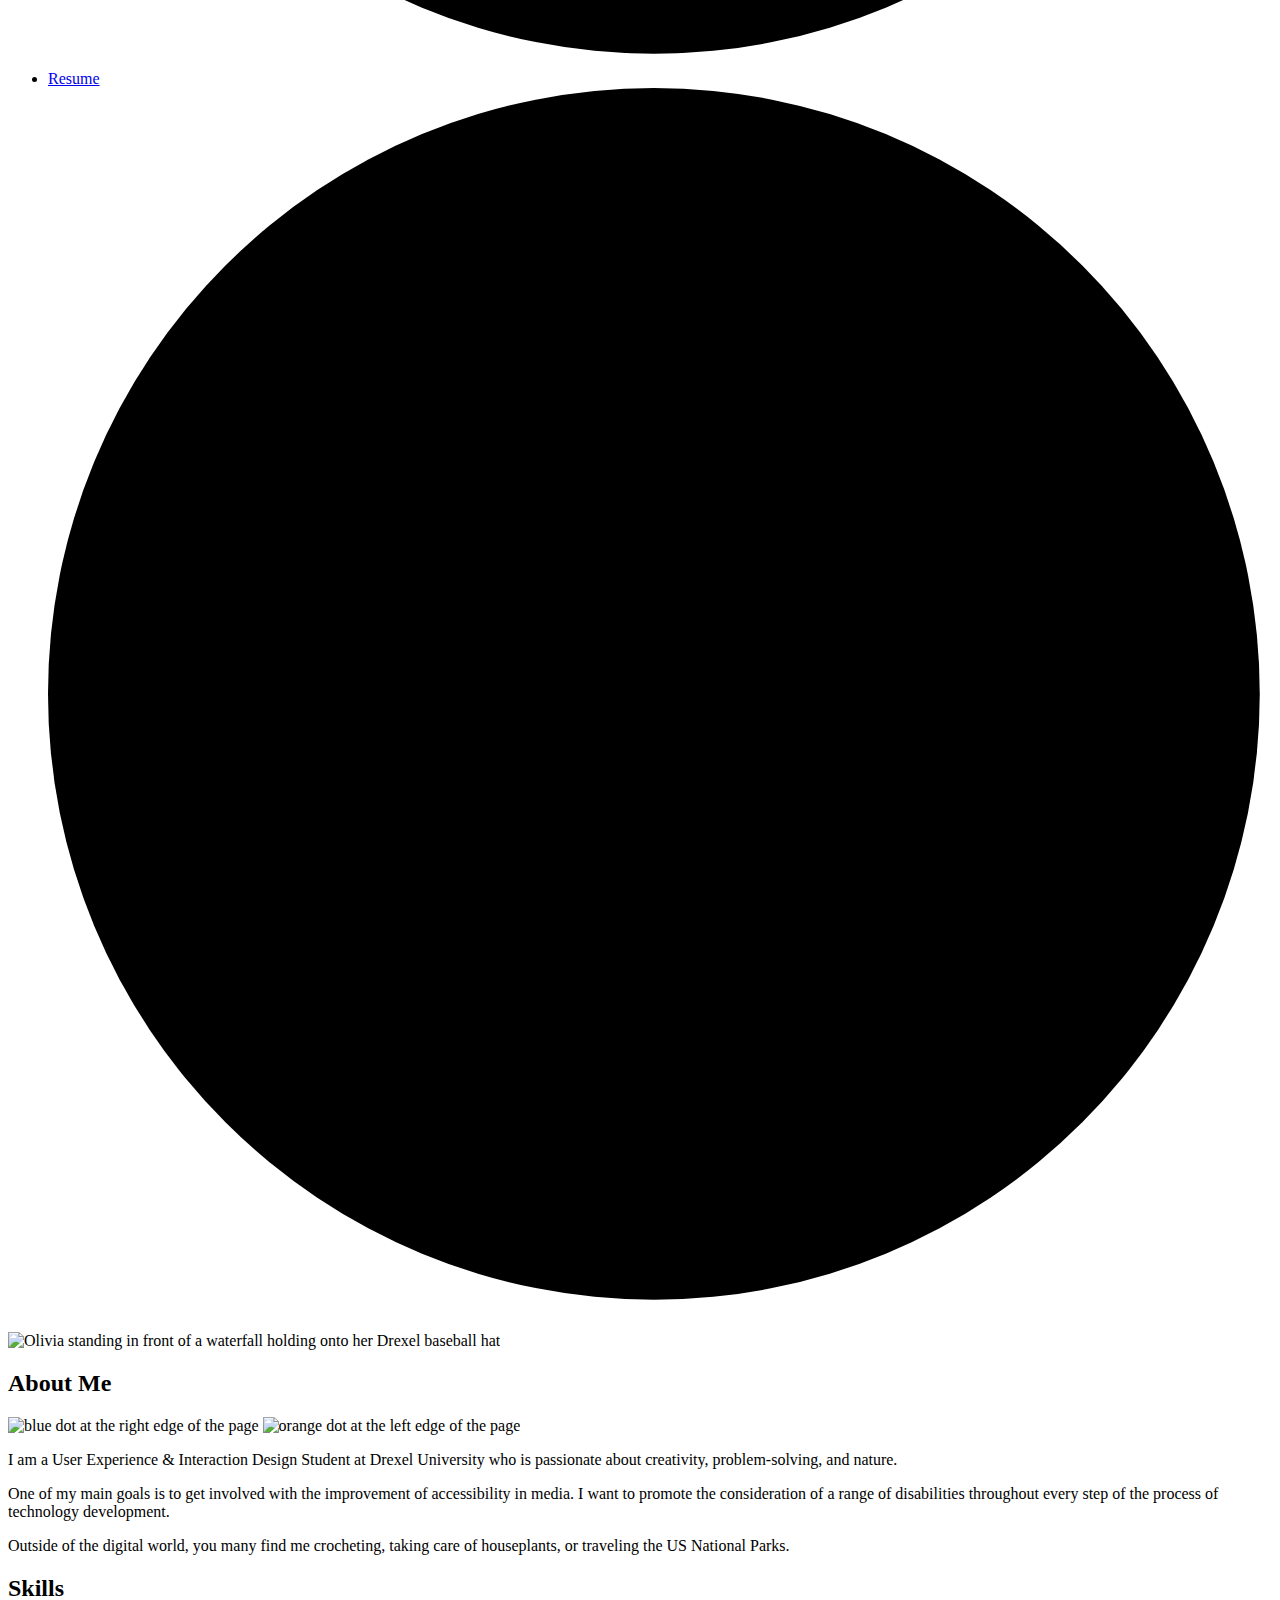
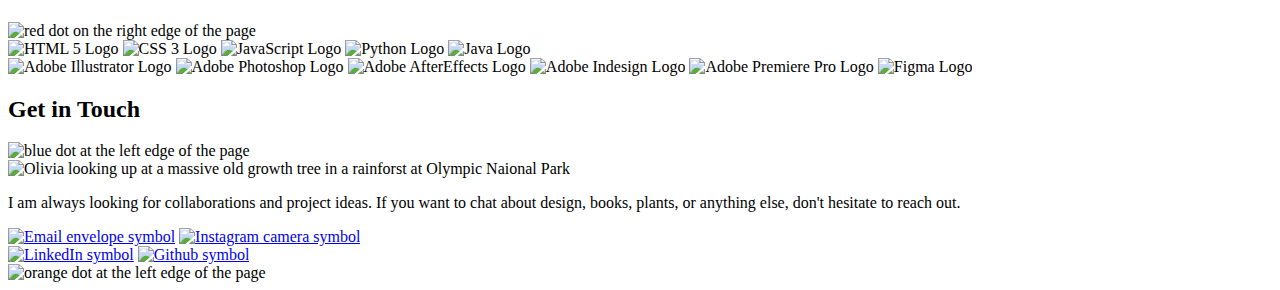
==== commit 4e9717fe: "updating alt tags" ====
--- a/about.html
+++ b/about.html
@@ -13,9 +13,9 @@
         <nav>
             <div class="overlay">
                 <label for="toggle">
-                    <img src="images/home/Hamburger-Bars.svg" alt="Hamburger Menu">
+                    <img src="images/home/Hamburger-Bars.svg" alt="Hamburger Menu Bars">
                 </label>
-                <a id="top" class="nav-logo" href="index.html"><img src="images/home/OK-Logo.svg" alt="">
+                <a id="top" class="nav-logo" href="index.html"><img src="images/home/OK-Logo.svg" alt="Lowercase cursive letters O and K">
                 </a>
             </div>
             <input type="checkbox" id="toggle" name="toggle">
@@ -102,8 +102,8 @@
             <img class="long-img" src="images/about/Olivia-About-Banner-Small-Rounded.png" alt="Olivia standing in front of a waterfall holding onto her Drexel baseball hat">
             <div class="page-title">
                 <h2>About Me</h2>
-                <img class="black-to-grey-blue left-dot" src="images/Edge-Circle.svg" alt="">
-                <img class="black-to-light-orange" src="images/Edge-Circle.svg" alt="">
+                <img class="black-to-grey-blue left-dot" src="images/Edge-Circle.svg" alt="blue dot at the right edge of the page">
+                <img class="black-to-light-orange" src="images/Edge-Circle.svg" alt="orange dot at the left edge of the page">
             </div>
         </div>
 
@@ -125,7 +125,7 @@
         <section id="skill-icons">
             <div class="skill-title">
                 <h2 class="right-title">Skills</h2>
-                <img class="black-to-dark-orange skill-dot" src="images/Edge-Circle.svg" alt="">
+                <img class="black-to-dark-orange skill-dot" src="images/Edge-Circle.svg" alt="red dot on the right edge of the page">
             </div>
             <div class="skill-icons">
                 <img src="images/icons/HTML-Icon.png" alt="HTML 5 Logo">
@@ -148,25 +148,25 @@
             <div class="in-touch">
                 <div class="page-title">
                     <h2>Get in Touch</h2>
-                    <img class="black-to-grey-blue" src="images/Edge-Circle.svg" alt="">
+                    <img class="black-to-grey-blue" src="images/Edge-Circle.svg" alt="blue dot at the left edge of the page">
                 </div>
             </div>
             <div class="in-touch-section">
                 <img class="vert-img" src="images/about/Olivia-Olympic-NP-small.jpg" alt="Olivia looking up at a massive old growth tree in a rainforst at Olympic Naional Park">
                 <div>
                     <p>
-                        I am always looking for collaborations and project ideas. If you want to chat about design, books, plants, or anything else, don’t hesitate to reach out.
+                        I am always looking for collaborations and project ideas. If you want to chat about design, books, plants, or anything else, don't hesitate to reach out.
                     </p>
                     <div class="social-icons">
-                        <a href="mailto: olivia.knestaut@gmail.com" target="_blank"><img src="images/about/Mail-Icon.svg" alt="Email envelope symbol"></a>
+                        <a href="mailto:olivia.knestaut@gmail.com" target="_blank"><img src="images/about/Mail-Icon.svg" alt="Email envelope symbol"></a>
                         <a href="https://www.instagram.com/ollywhelmed/" target="_blank"><img src="images/about/Insta-Icon.svg" alt="Instagram camera symbol"></a>
                     </div>
                     <div class="social-icons">
                         <a href="https://www.linkedin.com/in/oliviaknestaut/" target="_blank"><img src="images/about/LinkedIn-Icon.svg" alt="LinkedIn symbol"></a>
-                        <a href="https://github.com/OliviaKnestaut" target="_blank"><img src="images/about/GitHub-Icon.svg" alt="Github sybol"></a>
+                        <a href="https://github.com/OliviaKnestaut" target="_blank"><img src="images/about/GitHub-Icon.svg" alt="Github symbol"></a>
                     </div>
                 </div>
-                <img class="black-to-light-orange about-dot" src="images/Edge-Circle.svg" alt="">
+                <img class="black-to-light-orange about-dot" src="images/Edge-Circle.svg" alt="orange dot at the left edge of the page">
             </div>
         </section>
 
